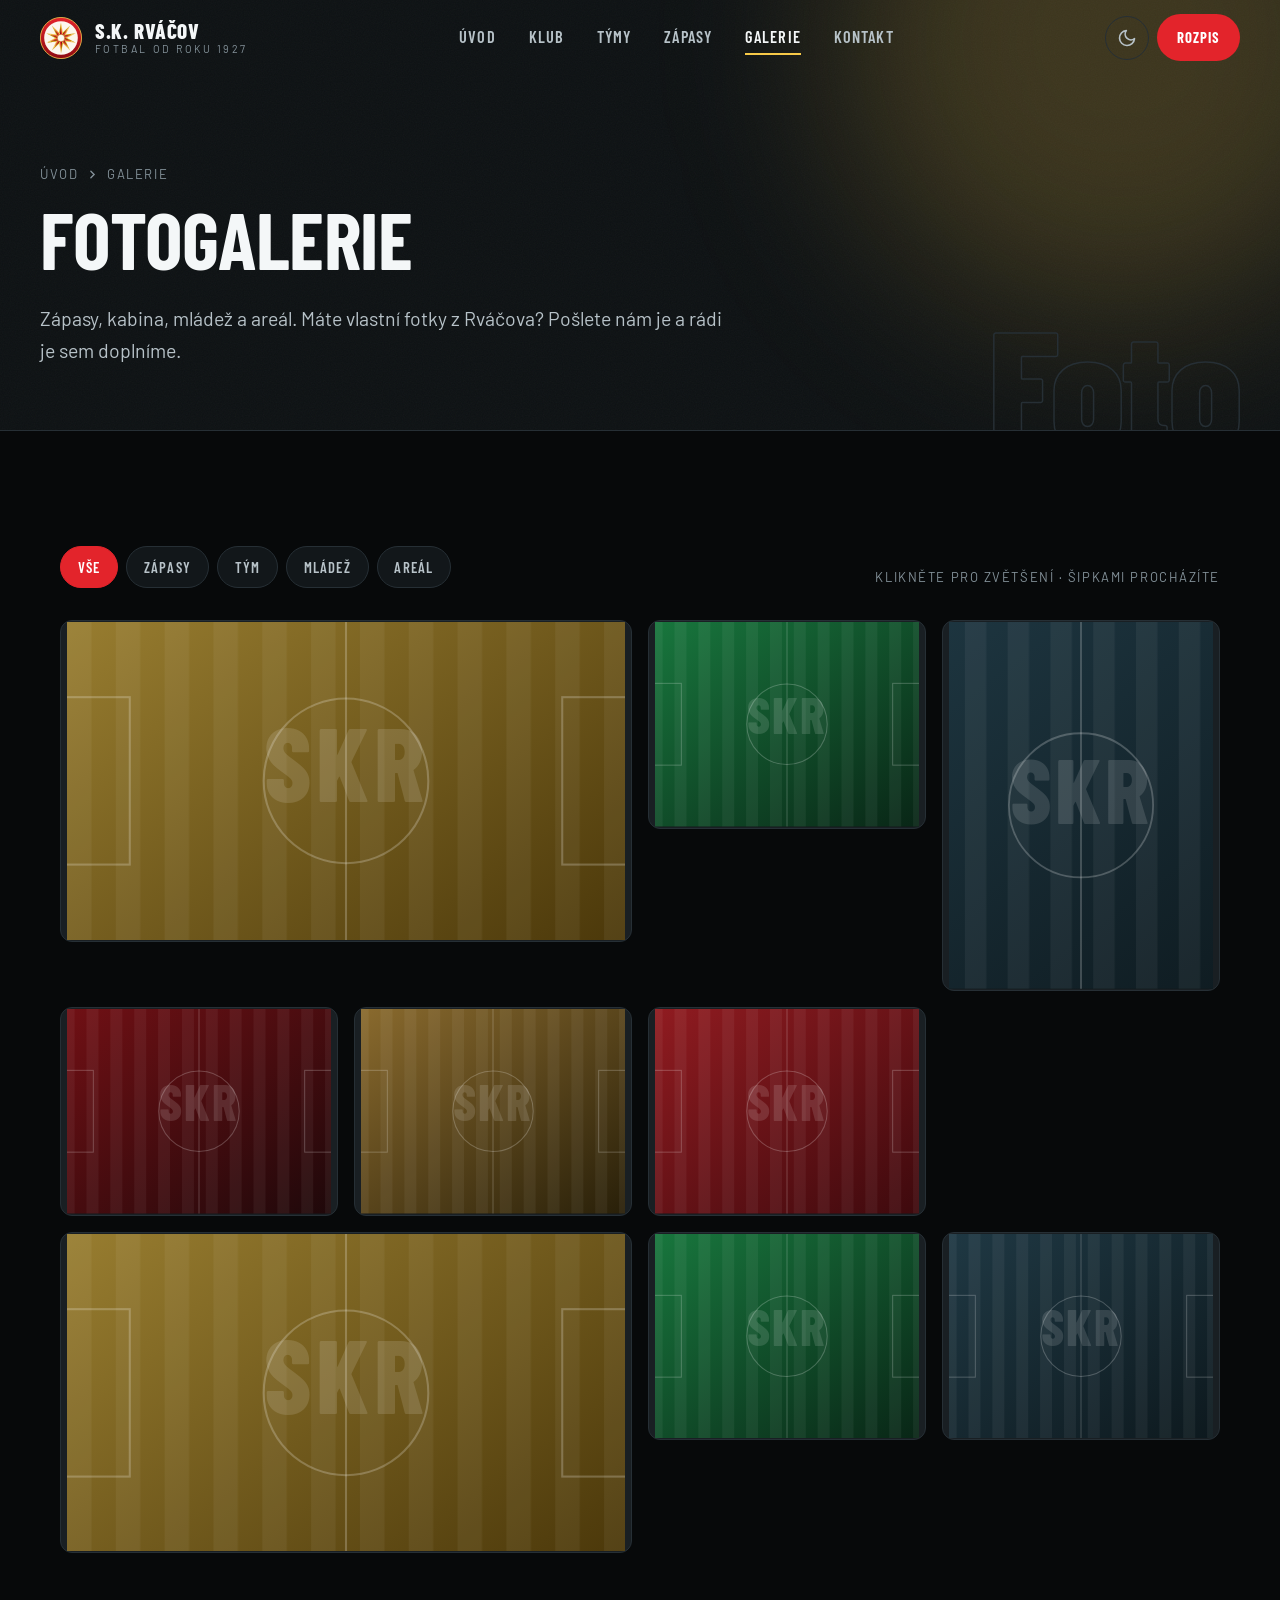
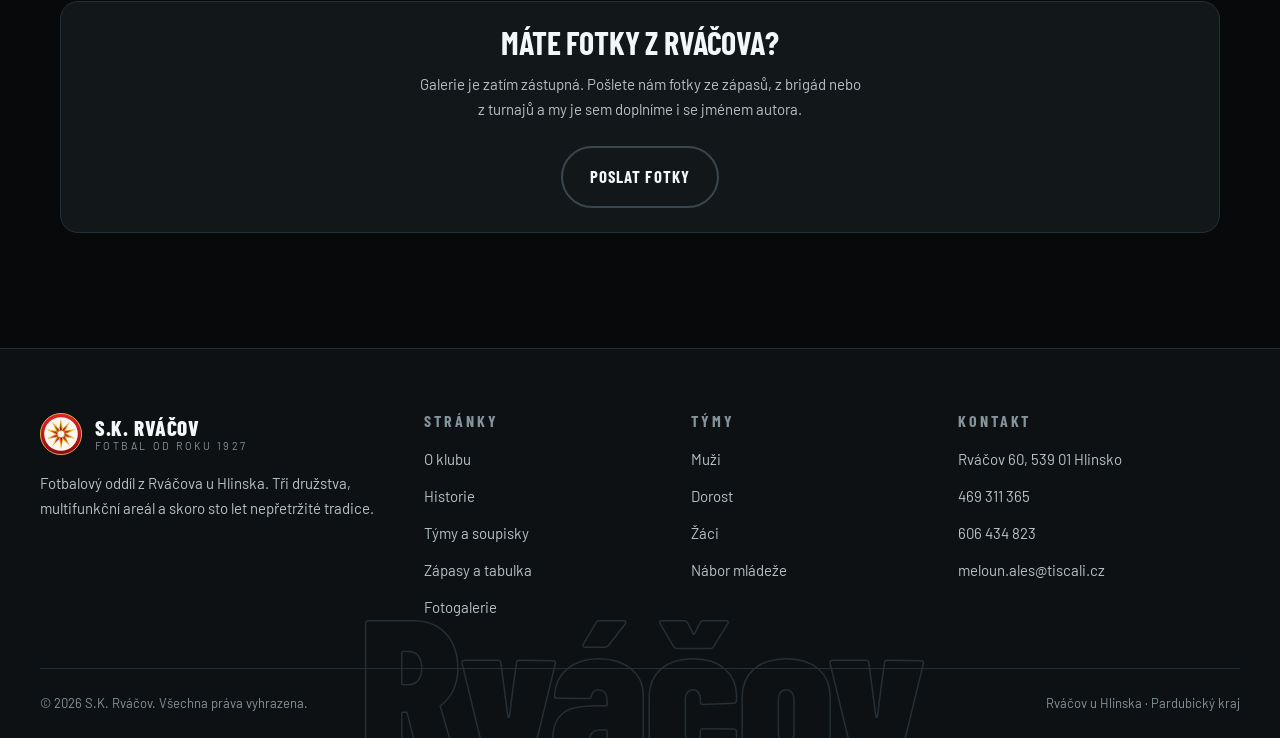
==== galerie.html @ 4265fcbd "Redesign webu S.K. Rváčov Nahrazuje web z roku 2010 na Webnode. Statický web bez buildu a závislostí" ====
<!DOCTYPE html>
<html lang="cs" data-theme="dark">
<head>
<meta charset="UTF-8">
<meta name="viewport" content="width=device-width, initial-scale=1">
<title>Fotogalerie — S.K. Rváčov</title>
<meta name="description" content="Fotogalerie fotbalového klubu S.K. Rváčov: zápasy, tým, mládež a areál ve Rváčově u Hlinska.">
<meta name="theme-color" content="#07090A">
<link rel="icon" href="assets/img/favicon.svg" type="image/svg+xml">

<link rel="preconnect" href="https://fonts.googleapis.com">
<link rel="preconnect" href="https://fonts.gstatic.com" crossorigin>
<link href="https://fonts.googleapis.com/css2?family=Barlow+Condensed:wght@400;500;600;700;800&family=Barlow:wght@300;400;500;600;700&display=swap" rel="stylesheet">

<link rel="stylesheet" href="assets/css/style.css">
<link rel="stylesheet" href="assets/css/components.css">
<link rel="stylesheet" href="assets/css/pages.css">

<script>
  (function () {
    var r = document.documentElement;
    r.classList.add('js');
    try { var t = localStorage.getItem('skr-theme'); if (t === 'light' || t === 'dark') r.setAttribute('data-theme', t); } catch (e) {}
  })();
</script>
</head>
<body>
<a class="skip-link" href="#main">Přeskočit na obsah</a>

<header class="header">
  <div class="container container--wide header__inner">
    <a class="brand" href="index.html" aria-label="S.K. Rváčov — úvodní stránka">
      <img class="brand__mark" src="assets/img/mark.svg" alt="" width="42" height="42">
      <span class="brand__text">
        <span class="brand__name">S.K. Rváčov</span>
        <span class="brand__sub">Fotbal od roku 1927</span>
      </span>
    </a>
    <nav class="nav" aria-label="Hlavní navigace">
      <a class="nav__link" href="index.html">Úvod</a>
      <a class="nav__link" href="klub.html">Klub</a>
      <a class="nav__link" href="tymy.html">Týmy</a>
      <a class="nav__link" href="zapasy.html">Zápasy</a>
      <a class="nav__link" href="galerie.html" aria-current="page">Galerie</a>
      <a class="nav__link" href="kontakt.html">Kontakt</a>
    </nav>
    <div class="header__actions">
      <button class="icon-btn" type="button" data-theme-toggle aria-label="Přepnout na světlý režim">
        <svg class="icon-moon" viewBox="0 0 24 24" fill="none" stroke="currentColor" stroke-width="2" stroke-linecap="round" stroke-linejoin="round" aria-hidden="true"><path d="M21 12.8A9 9 0 1 1 11.2 3a7 7 0 0 0 9.8 9.8Z"/></svg>
        <svg class="icon-sun" viewBox="0 0 24 24" fill="none" stroke="currentColor" stroke-width="2" stroke-linecap="round" stroke-linejoin="round" aria-hidden="true"><circle cx="12" cy="12" r="4"/><path d="M12 2v2M12 20v2M4.9 4.9l1.4 1.4M17.7 17.7l1.4 1.4M2 12h2M20 12h2M4.9 19.1l1.4-1.4M17.7 6.3l1.4-1.4"/></svg>
      </button>
      <a class="btn btn--sm" href="zapasy.html">Rozpis</a>
      <button class="icon-btn burger" type="button" data-drawer-open aria-expanded="false" aria-controls="drawer" aria-label="Otevřít menu">
        <svg viewBox="0 0 24 24" fill="none" stroke="currentColor" stroke-width="2.2" stroke-linecap="round" aria-hidden="true"><path d="M4 7h16M4 12h16M4 17h16"/></svg>
      </button>
    </div>
  </div>
</header>

<div class="drawer" id="drawer" aria-hidden="true" role="dialog" aria-modal="true" aria-label="Navigace">
  <div class="drawer__top">
    <span class="brand">
      <img class="brand__mark" src="assets/img/mark.svg" alt="" width="38" height="38">
      <span class="brand__name">S.K. Rváčov</span>
    </span>
    <button class="icon-btn" type="button" data-drawer-close aria-label="Zavřít menu">
      <svg viewBox="0 0 24 24" fill="none" stroke="currentColor" stroke-width="2.2" stroke-linecap="round" aria-hidden="true"><path d="M6 6l12 12M18 6L6 18"/></svg>
    </button>
  </div>
  <nav class="drawer__nav" aria-label="Mobilní navigace">
    <a class="drawer__link" href="index.html">Úvod</a>
    <a class="drawer__link" href="klub.html">Klub</a>
    <a class="drawer__link" href="tymy.html">Týmy</a>
    <a class="drawer__link" href="zapasy.html">Zápasy</a>
    <a class="drawer__link" href="galerie.html" aria-current="page">Galerie</a>
    <a class="drawer__link" href="kontakt.html">Kontakt</a>
  </nav>
  <div class="drawer__foot">
    <a class="btn btn--block" href="zapasy.html" style="margin-bottom:var(--sp-5)">Rozpis zápasů</a>
    Rváčov 60, 539 01 Hlinsko<br>
    <a href="tel:+420606434823">606 434 823</a>
  </div>
</div>

<main id="main">

  <section class="page-hero">
    <span class="glow glow--gold page-hero__glow" aria-hidden="true"></span>
    <span class="noise" aria-hidden="true"></span>
    <span class="page-hero__word" aria-hidden="true">Foto</span>
    <div class="container container--wide">
      <nav class="breadcrumb" aria-label="Drobečková navigace">
        <a href="index.html">Úvod</a>
        <svg viewBox="0 0 24 24" fill="none" stroke="currentColor" stroke-width="2.5" stroke-linecap="round" aria-hidden="true"><path d="M9 6l6 6-6 6"/></svg>
        <span>Galerie</span>
      </nav>
      <h1 class="page-hero__title">Fotogalerie</h1>
      <p class="lead page-hero__lead">
        Zápasy, kabina, mládež a areál. Máte vlastní fotky z Rváčova?
        Pošlete nám je a rádi je sem doplníme.
      </p>
    </div>
  </section>

  <section class="section">
    <div class="container">

      <div class="row" style="justify-content:space-between;align-items:flex-end;margin-bottom:var(--sp-6)">
        <div class="pills" data-filter-group data-filter-target="#gallery" aria-label="Filtr galerie">
          <button class="pill" type="button" data-filter="all"    aria-pressed="true">Vše</button>
          <button class="pill" type="button" data-filter="zapasy" aria-pressed="false">Zápasy</button>
          <button class="pill" type="button" data-filter="tym"    aria-pressed="false">Tým</button>
          <button class="pill" type="button" data-filter="mladez" aria-pressed="false">Mládež</button>
          <button class="pill" type="button" data-filter="areal"  aria-pressed="false">Areál</button>
        </div>
        <p class="dim" style="font-size:var(--fs-xs);letter-spacing:.12em;text-transform:uppercase">
          Klikněte pro zvětšení &middot; šipkami procházíte
        </p>
      </div>

      <div class="gallery" id="gallery" data-render="gallery" data-reveal></div>

      <div class="card" style="margin-top:var(--sp-7);text-align:center" data-reveal>
        <h3 style="text-transform:uppercase">Máte fotky z Rváčova?</h3>
        <p class="muted" style="font-size:var(--fs-sm);margin-top:var(--sp-3);max-width:56ch;margin-inline:auto">
          Galerie je zatím zástupná. Pošlete nám fotky ze zápasů, z brigád nebo z turnajů
          a my je sem doplníme i se jménem autora.
        </p>
        <a class="btn btn--ghost" href="mailto:meloun.ales@tiscali.cz" style="margin-top:var(--sp-5)">Poslat fotky</a>
      </div>
    </div>
  </section>

</main>

<!-- ================= LIGHTBOX ================= -->
<div class="lightbox" id="lightbox" aria-hidden="true" role="dialog" aria-modal="true" aria-label="Náhled fotografie">
  <button class="icon-btn lightbox__close" type="button" data-lightbox-close aria-label="Zavřít náhled">
    <svg viewBox="0 0 24 24" fill="none" stroke="currentColor" stroke-width="2.2" stroke-linecap="round" aria-hidden="true"><path d="M6 6l12 12M18 6L6 18"/></svg>
  </button>
  <button class="icon-btn lightbox__nav lightbox__nav--prev" type="button" data-lightbox-prev aria-label="Předchozí fotografie">
    <svg viewBox="0 0 24 24" fill="none" stroke="currentColor" stroke-width="2.2" stroke-linecap="round" stroke-linejoin="round" aria-hidden="true"><path d="M15 6l-6 6 6 6"/></svg>
  </button>
  <button class="icon-btn lightbox__nav lightbox__nav--next" type="button" data-lightbox-next aria-label="Další fotografie">
    <svg viewBox="0 0 24 24" fill="none" stroke="currentColor" stroke-width="2.2" stroke-linecap="round" stroke-linejoin="round" aria-hidden="true"><path d="M9 6l6 6-6 6"/></svg>
  </button>
  <figure class="lightbox__figure">
    <div class="lightbox__media"></div>
    <figcaption class="lightbox__cap"></figcaption>
  </figure>
</div>

<footer class="footer">
  <span class="footer__word" aria-hidden="true">Rváčov</span>
  <div class="container container--wide">
    <div class="footer__top">
      <div class="footer__brand">
        <span class="brand">
          <img class="brand__mark" src="assets/img/mark.svg" alt="" width="42" height="42" loading="lazy">
          <span class="brand__text">
            <span class="brand__name">S.K. Rváčov</span>
            <span class="brand__sub">Fotbal od roku 1927</span>
          </span>
        </span>
        <p>Fotbalový oddíl z Rváčova u Hlinska. Tři družstva, multifunkční areál a skoro sto let nepřetržité tradice.</p>
      </div>
      <nav aria-label="Patička – stránky">
        <h2 class="footer__title">Stránky</h2>
        <ul class="footer__list">
          <li><a href="klub.html">O klubu</a></li>
          <li><a href="klub.html#historie">Historie</a></li>
          <li><a href="tymy.html">Týmy a soupisky</a></li>
          <li><a href="zapasy.html">Zápasy a tabulka</a></li>
          <li><a href="galerie.html">Fotogalerie</a></li>
        </ul>
      </nav>
      <nav aria-label="Patička – týmy">
        <h2 class="footer__title">Týmy</h2>
        <ul class="footer__list">
          <li><a href="tymy.html#muzi">Muži</a></li>
          <li><a href="tymy.html#dorost">Dorost</a></li>
          <li><a href="tymy.html#zaci">Žáci</a></li>
          <li><a href="kontakt.html">Nábor mládeže</a></li>
        </ul>
      </nav>
      <div>
        <h2 class="footer__title">Kontakt</h2>
        <ul class="footer__list">
          <li><span>Rváčov 60, 539 01 Hlinsko</span></li>
          <li><a href="tel:+420469311365">469 311 365</a></li>
          <li><a href="tel:+420606434823">606 434 823</a></li>
          <li><a href="mailto:meloun.ales@tiscali.cz">meloun.ales@tiscali.cz</a></li>
        </ul>
      </div>
    </div>
    <div class="footer__bottom">
      <span>&copy; <span data-year>2026</span> S.K. Rváčov. Všechna práva vyhrazena.</span>
      <span>Rváčov u Hlinska &middot; Pardubický kraj</span>
    </div>
  </div>
</footer>

<button class="to-top" type="button" aria-label="Nahoru na začátek stránky">
  <svg viewBox="0 0 24 24" fill="none" stroke="currentColor" stroke-width="2.4" stroke-linecap="round" stroke-linejoin="round" aria-hidden="true"><path d="M12 19V5M5 12l7-7 7 7"/></svg>
</button>

<script src="assets/js/data.js"></script>
<script src="assets/js/main.js"></script>
</body>
</html>
---- assets/css/style.css ----
/* ==========================================================================
   S.K. RVÁČOV — Design System
   1) Tokeny  2) Reset  3) Typografie  4) Layout  5) Komponenty
   6) Sekce   7) Stránky  8) Utility   9) Responsivita
   ========================================================================== */

/* ---------- 1) TOKENY ---------------------------------------------------- */
:root {
  /* Značka */
  --brand-red:        #E3242B;
  --brand-red-deep:   #A8121C;
  --brand-gold:       #F7C948;
  --brand-grass:      #21B85A;

  /* Sémantika – VÝCHOZÍ: TMAVÝ REŽIM */
  --bg:               #07090A;
  --bg-2:             #0D1113;
  --surface:          #12171A;
  --surface-2:        #191F23;
  --surface-3:        #222A2F;
  --line:             #262F35;
  --line-strong:      #3A464D;

  --text:             #F4F7F8;
  --text-2:           #B7C2C8;
  --text-3:           #85939B;
  --text-inv:         #07090A;

  --accent:           var(--brand-red);          /* plochy, rámečky */
  --accent-text:      #FF7175;                   /* červená pro TEXT (kontrast 6.2:1) */
  --gold:             var(--brand-gold);
  --dot-fg:           #07090A;                   /* písmo ve V/R/P odznacích */
  --win:              #29C765;
  --draw:             #9AA7AE;
  --loss:             #E3474C;

  --glow-red:         rgba(227, 36, 43, .30);
  --glow-gold:        rgba(247, 201, 72, .20);
  --scrim:            rgba(7, 9, 10, .78);
  --hairline:         rgba(255, 255, 255, .06);

  /* Typografie */
  --font-display: "Barlow Condensed", "Arial Narrow", "Helvetica Neue", Arial, sans-serif;
  --font-body:    "Barlow", -apple-system, BlinkMacSystemFont, "Segoe UI", Roboto, Arial, sans-serif;

  --fs-hero:    clamp(3.2rem, 10.5vw, 8.2rem);
  --fs-h1:      clamp(2.5rem, 6.2vw, 5rem);
  --fs-h2:      clamp(2rem, 4.4vw, 3.5rem);
  --fs-h3:      clamp(1.45rem, 2.5vw, 2.05rem);
  --fs-h4:      clamp(1.15rem, 1.7vw, 1.4rem);
  --fs-body:    1.0625rem;
  --fs-sm:      .9375rem;
  --fs-xs:      .8125rem;
  --fs-eyebrow: .75rem;

  /* Prostor */
  --sp-1: .25rem;  --sp-2: .5rem;   --sp-3: .75rem;  --sp-4: 1rem;
  --sp-5: 1.5rem;  --sp-6: 2rem;    --sp-7: 3rem;    --sp-8: 4rem;
  --section-y:      clamp(4.5rem, 9vw, 8rem);
  --gutter:         clamp(1.15rem, 4vw, 2.5rem);
  --container:      1240px;
  --container-wide: 1440px;
  --header-h:       76px;

  /* Tvar */
  --r-sm: 6px;  --r-md: 12px;  --r-lg: 18px;  --r-xl: 26px;  --r-pill: 999px;

  /* Stíny */
  --sh-1:   0 1px 2px rgba(0,0,0,.34);
  --sh-2:   0 8px 24px -8px rgba(0,0,0,.55);
  --sh-3:   0 22px 60px -18px rgba(0,0,0,.72);
  --sh-red: 0 18px 44px -18px rgba(227,36,43,.62);

  /* Pohyb */
  --ease:     cubic-bezier(.4, 0, .2, 1);
  --ease-out: cubic-bezier(.16, 1, .3, 1);
  --t-fast: 160ms; --t: 240ms; --t-slow: 420ms;

  /* Vrstvy */
  --z-sticky: 20; --z-header: 30; --z-drawer: 40; --z-modal: 50;

  color-scheme: dark;
}

/* SVĚTLÝ REŽIM */
[data-theme="light"] {
  --bg:          #FAF8F6;
  --bg-2:        #F1EDE9;
  --surface:     #FFFFFF;
  --surface-2:   #F6F2EE;
  --surface-3:   #E9E2DA;
  --line:        #E1D9D1;
  --line-strong: #C2B6A9;

  --text:        #14181B;
  --text-2:      #4A565E;
  --text-3:      #5C686F;
  --text-inv:    #FFFFFF;

  --accent:      #C4131C;
  --accent-text: #C4131C;
  --gold:        #7F5903;
  --win:         #0B7A35;
  --draw:        #5A656C;
  --loss:        #C4131C;
  --dot-fg:      #FFFFFF;

  --glow-red:    rgba(227, 36, 43, .14);
  --glow-gold:   rgba(201, 148, 6, .13);
  --scrim:       rgba(250, 248, 246, .82);
  --hairline:    rgba(20, 24, 27, .07);

  --sh-1:   0 1px 2px rgba(28,20,14,.07);
  --sh-2:   0 8px 24px -10px rgba(28,20,14,.18);
  --sh-3:   0 22px 60px -20px rgba(28,20,14,.22);
  --sh-red: 0 18px 40px -18px rgba(196,19,28,.38);

  color-scheme: light;
}

/* ---------- 2) RESET ----------------------------------------------------- */
*, *::before, *::after { box-sizing: border-box; }
* { margin: 0; }
html { -webkit-text-size-adjust: 100%; scroll-behavior: smooth; scroll-padding-top: calc(var(--header-h) + 20px); }
body {
  background: var(--bg);
  color: var(--text);
  font-family: var(--font-body);
  font-size: var(--fs-body);
  line-height: 1.65;
  -webkit-font-smoothing: antialiased;
  text-rendering: optimizeLegibility;
  overflow-x: hidden;
  transition: background-color var(--t) var(--ease), color var(--t) var(--ease);
}
body.is-locked { overflow: hidden; }
img, svg, video, canvas { display: block; max-width: 100%; }
img { height: auto; }
button, input, select, textarea { font: inherit; color: inherit; }
button { background: none; border: 0; cursor: pointer; }
a { color: inherit; text-decoration: none; }
ul, ol { list-style: none; padding: 0; }
table { border-collapse: collapse; width: 100%; }
:focus-visible { outline: 3px solid var(--gold); outline-offset: 3px; border-radius: 3px; }
::selection { background: var(--accent); color: #fff; }

.skip-link {
  position: fixed; left: var(--sp-4); top: -120px; z-index: 999;
  background: var(--accent); color: #fff; padding: .8rem 1.3rem;
  border-radius: var(--r-sm); font-weight: 700; box-shadow: var(--sh-2);
  transition: top var(--t) var(--ease);
}
.skip-link:focus { top: var(--sp-4); }

/* ---------- 3) TYPOGRAFIE ------------------------------------------------ */
h1, h2, h3, h4, h5 {
  font-family: var(--font-display);
  font-weight: 700;
  line-height: .96;
  letter-spacing: -.005em;
  text-wrap: balance;
}
h1 { font-size: var(--fs-h1); }
h2 { font-size: var(--fs-h2); }
h3 { font-size: var(--fs-h3); line-height: 1.06; }
h4 { font-size: var(--fs-h4); line-height: 1.18; }
p  { text-wrap: pretty; }

.display {
  font-family: var(--font-display);
  font-weight: 800;
  font-size: var(--fs-hero);
  line-height: .84;
  letter-spacing: -.02em;
  text-transform: uppercase;
}
.eyebrow {
  font-family: var(--font-display);
  font-size: var(--fs-eyebrow);
  font-weight: 600;
  letter-spacing: .26em;
  text-transform: uppercase;
  color: var(--gold);
  display: inline-flex; align-items: center; gap: .65rem;
}
.eyebrow::before { content: ""; width: 26px; height: 2px; background: var(--accent); flex: none; }
.eyebrow--plain::before { display: none; }

.lead  { font-size: clamp(1.05rem, 1.6vw, 1.22rem); color: var(--text-2); max-width: 62ch; }
.muted { color: var(--text-2); }
.dim   { color: var(--text-3); }
.txt-accent { color: var(--accent-text); }
.txt-gold   { color: var(--gold); }

.outline {
  color: transparent;
  -webkit-text-stroke: 2px var(--text);
  paint-order: stroke fill;
}
.outline--gold { -webkit-text-stroke-color: var(--gold); }
@supports not (-webkit-text-stroke: 1px red) { .outline { color: var(--text-3); } }

.num { font-family: var(--font-display); font-weight: 700; font-variant-numeric: tabular-nums; }

/* ---------- 4) LAYOUT ---------------------------------------------------- */
.container { width: 100%; max-width: var(--container); margin-inline: auto; padding-inline: var(--gutter); position: relative; z-index: 1; }
.container--wide   { max-width: var(--container-wide); }
.container--narrow { max-width: 880px; }

.section { padding-block: var(--section-y); position: relative; }
.section--tight { padding-block: clamp(3rem, 6vw, 5rem); }
.section--alt   { background: var(--bg-2); }
.section--line  { border-top: 1px solid var(--line); }

.section-head { display: flex; flex-wrap: wrap; align-items: flex-end; justify-content: space-between; gap: var(--sp-5); margin-bottom: var(--sp-7); }
.section-head__text { max-width: 62ch; }
.section-head h2 { margin-top: var(--sp-3); text-transform: uppercase; }
.section-head p  { margin-top: var(--sp-4); color: var(--text-2); }

.grid  { display: grid; gap: var(--sp-5); }
.grid-2 { grid-template-columns: repeat(2, minmax(0, 1fr)); }
.grid-3 { grid-template-columns: repeat(3, minmax(0, 1fr)); }
.grid-4 { grid-template-columns: repeat(4, minmax(0, 1fr)); }
.stack { display: flex; flex-direction: column; gap: var(--sp-4); }
.row   { display: flex; align-items: center; gap: var(--sp-4); flex-wrap: wrap; }

/* Dekorace pozadí */
.glow { position: absolute; border-radius: 50%; filter: blur(90px); pointer-events: none; z-index: 0; }
.glow--red  { background: var(--glow-red); }
.glow--gold { background: var(--glow-gold); }

.pitch-lines {
  position: absolute; inset: 0; pointer-events: none; z-index: 0; opacity: .55;
  background-image: linear-gradient(to right, var(--line) 1px, transparent 1px);
  background-size: 90px 100%;
  -webkit-mask-image: radial-gradient(ellipse 78% 70% at 50% 42%, #000 18%, transparent 76%);
          mask-image: radial-gradient(ellipse 78% 70% at 50% 42%, #000 18%, transparent 76%);
}

.noise {
  position: absolute; inset: 0; pointer-events: none; z-index: 0; opacity: .04;
  background-image: url("data:image/svg+xml,%3Csvg xmlns='http://www.w3.org/2000/svg' width='140' height='140'%3E%3Cfilter id='n'%3E%3CfeTurbulence type='fractalNoise' baseFrequency='.85' numOctaves='3'/%3E%3C/filter%3E%3Crect width='140' height='140' filter='url(%23n)'/%3E%3C/svg%3E");
}
---- assets/css/components.css ----
/* ==========================================================================
   S.K. RVÁČOV — Komponenty
   ========================================================================== */

/* ---------- TLAČÍTKA ----------------------------------------------------- */
.btn {
  --btn-bg: var(--accent);
  --btn-fg: #fff;
  display: inline-flex; align-items: center; justify-content: center; gap: .6rem;
  padding: .95rem 1.7rem;
  min-height: 48px;
  font-family: var(--font-display);
  font-size: 1.05rem; font-weight: 700; letter-spacing: .06em; text-transform: uppercase;
  background: var(--btn-bg); color: var(--btn-fg);
  border: 2px solid transparent;
  border-radius: var(--r-pill);
  cursor: pointer; position: relative; overflow: hidden;
  transition: background-color var(--t) var(--ease), color var(--t) var(--ease),
              border-color var(--t) var(--ease), box-shadow var(--t) var(--ease);
}
.btn:hover  { --btn-bg: var(--brand-red-deep); box-shadow: var(--sh-red); }
.btn:active { transform: translateY(1px); }
.btn svg { width: 20px; height: 20px; flex: none; }

/* Vždy jasná značková zlatá — --gold je ztmavená varianta určená pro text */
.btn--gold    { --btn-bg: var(--brand-gold); --btn-fg: #1A1206; }
.btn--gold:hover { --btn-bg: #FFD766; box-shadow: 0 18px 40px -18px rgba(247,201,72,.55); }

.btn--ghost   { --btn-bg: transparent; --btn-fg: var(--text); border-color: var(--line-strong); }
.btn--ghost:hover { --btn-bg: var(--surface-2); --btn-fg: var(--text); border-color: var(--text-3); box-shadow: none; }

.btn--solid   { --btn-bg: var(--text); --btn-fg: var(--bg); }
.btn--solid:hover { --btn-bg: var(--accent); --btn-fg: #fff; }

.btn--sm { padding: .6rem 1.15rem; min-height: 40px; font-size: .92rem; }
.btn--block { width: 100%; }

/* Textový odkaz se šipkou */
.link-arrow {
  display: inline-flex; align-items: center; gap: .55rem;
  font-family: var(--font-display); font-weight: 700; font-size: 1rem;
  letter-spacing: .08em; text-transform: uppercase;
  color: var(--text); cursor: pointer;
  transition: color var(--t) var(--ease), gap var(--t) var(--ease);
}
.link-arrow svg { width: 18px; height: 18px; transition: transform var(--t) var(--ease); }
.link-arrow:hover { color: var(--accent-text); gap: .85rem; }
.link-arrow:hover svg { transform: translateX(3px); }

/* ---------- ODZNAKY ------------------------------------------------------ */
.badge {
  display: inline-flex; align-items: center; gap: .4rem;
  padding: .3rem .7rem;
  font-family: var(--font-display); font-size: .78rem; font-weight: 600;
  letter-spacing: .14em; text-transform: uppercase;
  border-radius: var(--r-sm);
  background: var(--surface-2); color: var(--text-2);
  border: 1px solid var(--line);
}
.badge--accent { background: color-mix(in srgb, var(--accent) 16%, transparent); color: var(--accent-text); border-color: color-mix(in srgb, var(--accent) 34%, transparent); }
.badge--gold   { background: color-mix(in srgb, var(--gold) 16%, transparent);   color: var(--gold);   border-color: color-mix(in srgb, var(--gold) 34%, transparent); }
.badge--live   { background: color-mix(in srgb, var(--win) 16%, transparent);    color: var(--win);    border-color: color-mix(in srgb, var(--win) 34%, transparent); }
.badge--live .dot { width: 7px; height: 7px; border-radius: 50%; background: var(--win); animation: pulse 1.8s var(--ease) infinite; }
@keyframes pulse { 0%,100% { opacity: 1; transform: scale(1); } 50% { opacity: .35; transform: scale(.75); } }

/* ---------- KARTY -------------------------------------------------------- */
.card {
  background: var(--surface);
  border: 1px solid var(--line);
  border-radius: var(--r-lg);
  padding: var(--sp-5);
  position: relative; overflow: hidden;
  transition: border-color var(--t) var(--ease), background-color var(--t) var(--ease), box-shadow var(--t) var(--ease);
}
.card--link { cursor: pointer; display: block; }
.card--link:hover { border-color: var(--line-strong); background: var(--surface-2); box-shadow: var(--sh-2); }
.card--glass {
  background: color-mix(in srgb, var(--surface) 72%, transparent);
  backdrop-filter: blur(16px); -webkit-backdrop-filter: blur(16px);
}
.card__kicker { display: flex; align-items: center; justify-content: space-between; gap: var(--sp-3); margin-bottom: var(--sp-4); }

/* Karta se svislým akcentem */
.card--accented::before {
  content: ""; position: absolute; left: 0; top: 0; bottom: 0; width: 4px;
  background: linear-gradient(180deg, var(--accent), var(--gold));
  transform: scaleY(0); transform-origin: top;
  transition: transform var(--t-slow) var(--ease-out);
}
.card--accented:hover::before { transform: scaleY(1); }

/* ---------- HLAVIČKA ----------------------------------------------------- */
.header {
  position: fixed; inset: 0 0 auto 0; z-index: var(--z-header);
  height: var(--header-h);
  display: flex; align-items: center;
  border-bottom: 1px solid transparent;
  transition: background-color var(--t) var(--ease), border-color var(--t) var(--ease), height var(--t) var(--ease), backdrop-filter var(--t) var(--ease);
}
.header.is-stuck {
  background: var(--scrim);
  backdrop-filter: blur(18px) saturate(140%); -webkit-backdrop-filter: blur(18px) saturate(140%);
  border-bottom-color: var(--line);
  height: 66px;
}
.header__inner { display: flex; align-items: center; justify-content: space-between; gap: var(--sp-5); width: 100%; }

.brand { display: flex; align-items: center; gap: .8rem; flex: none; }
.brand__mark { width: 42px; height: 42px; flex: none; transition: transform var(--t) var(--ease); }
.brand:hover .brand__mark { transform: rotate(-8deg) scale(1.05); }
.brand__text { display: flex; flex-direction: column; line-height: 1; }
.brand__name {
  font-family: var(--font-display); font-weight: 800; font-size: 1.32rem;
  letter-spacing: .04em; text-transform: uppercase;
}
.brand__sub { font-size: .66rem; letter-spacing: .24em; text-transform: uppercase; color: var(--text-3); margin-top: 3px; }

.nav { display: flex; align-items: center; gap: .35rem; }
.nav__link {
  position: relative; padding: .55rem .85rem;
  font-family: var(--font-display); font-size: 1.02rem; font-weight: 600;
  letter-spacing: .07em; text-transform: uppercase;
  color: var(--text-2); border-radius: var(--r-sm);
  transition: color var(--t) var(--ease);
}
.nav__link::after {
  content: ""; position: absolute; left: .85rem; right: .85rem; bottom: .3rem; height: 2px;
  background: var(--accent); transform: scaleX(0); transform-origin: left;
  transition: transform var(--t) var(--ease-out);
}
.nav__link:hover { color: var(--text); }
.nav__link:hover::after { transform: scaleX(1); }
.nav__link[aria-current="page"] { color: var(--text); }
.nav__link[aria-current="page"]::after { transform: scaleX(1); background: var(--gold); }

.header__actions { display: flex; align-items: center; gap: .5rem; flex: none; }

.icon-btn {
  width: 44px; height: 44px; flex: none; display: grid; place-items: center;
  border-radius: var(--r-pill); border: 1px solid var(--line);
  color: var(--text-2); cursor: pointer;
  transition: color var(--t) var(--ease), border-color var(--t) var(--ease), background-color var(--t) var(--ease);
}
.icon-btn:hover { color: var(--text); border-color: var(--line-strong); background: var(--surface-2); }
.icon-btn svg { width: 20px; height: 20px; }
[data-theme="light"] .icon-btn .icon-moon { display: none; }
.icon-btn .icon-sun { display: none; }
[data-theme="light"] .icon-btn .icon-sun { display: block; }

.burger { display: none; }

/* Mobilní zásuvka */
.drawer {
  position: fixed; inset: 0; z-index: var(--z-drawer);
  background: var(--bg);
  display: flex; flex-direction: column;
  padding: var(--sp-5) var(--gutter) var(--sp-7);
  transform: translateX(100%);
  visibility: hidden;
  transition: transform var(--t-slow) var(--ease-out), visibility var(--t-slow);
}
.drawer.is-open { transform: translateX(0); visibility: visible; }
.drawer__top { display: flex; align-items: center; justify-content: space-between; height: calc(var(--header-h) - var(--sp-5)); }
.drawer__nav { display: flex; flex-direction: column; gap: .25rem; margin-top: var(--sp-6); }
.drawer__link {
  font-family: var(--font-display); font-size: 2.2rem; font-weight: 700;
  text-transform: uppercase; letter-spacing: .01em;
  padding: .55rem 0; border-bottom: 1px solid var(--line);
  color: var(--text-2);
  display: flex; align-items: center; justify-content: space-between;
  transition: color var(--t) var(--ease), padding-left var(--t) var(--ease);
}
.drawer__link:hover, .drawer__link[aria-current="page"] { color: var(--text); padding-left: .5rem; }
.drawer__link[aria-current="page"] { color: var(--gold); }
.drawer__foot { margin-top: auto; padding-top: var(--sp-6); color: var(--text-3); font-size: var(--fs-sm); }

/* ---------- ZNAK --------------------------------------------------------- */
.crest { display: block; }
.crest--xl { width: clamp(150px, 22vw, 240px); height: auto; }

/* ---------- STATISTIKY --------------------------------------------------- */
.stats { display: grid; grid-template-columns: repeat(auto-fit, minmax(140px, 1fr)); gap: 1px; background: var(--line); border: 1px solid var(--line); border-radius: var(--r-lg); overflow: hidden; }
.stat { background: var(--surface); padding: var(--sp-5) var(--sp-4); text-align: center; transition: background-color var(--t) var(--ease); }
.stat:hover { background: var(--surface-2); }
.stat__value { font-family: var(--font-display); font-weight: 800; font-size: clamp(2.2rem, 4.5vw, 3.4rem); line-height: 1; color: var(--text); font-variant-numeric: tabular-nums; }
.stat__value .suffix { color: var(--accent-text); }
.stat__label { margin-top: .5rem; font-size: var(--fs-xs); letter-spacing: .16em; text-transform: uppercase; color: var(--text-3); }

/* ---------- ZÁPAS -------------------------------------------------------- */
.match-card {
  background: var(--surface);
  border: 1px solid var(--line);
  border-radius: var(--r-xl);
  overflow: hidden;
  box-shadow: var(--sh-3);
}
.match-card__head {
  display: flex; align-items: center; justify-content: space-between; gap: var(--sp-3);
  padding: var(--sp-4) var(--sp-5);
  background: linear-gradient(100deg, var(--accent), var(--brand-red-deep));
  color: #fff;
}
.match-card__comp { font-family: var(--font-display); font-weight: 700; letter-spacing: .14em; text-transform: uppercase; font-size: .82rem; }
.match-card__body { padding: var(--sp-6) var(--sp-5); }

.match-teams { display: grid; grid-template-columns: 1fr auto 1fr; align-items: center; gap: var(--sp-4); }
.match-team { display: flex; flex-direction: column; align-items: center; gap: .75rem; text-align: center; }
.match-team__logo {
  width: 62px; height: 62px; border-radius: 50%;
  display: grid; place-items: center;
  background: var(--surface-2); border: 1px solid var(--line);
  font-family: var(--font-display); font-weight: 800; font-size: 1.35rem; color: var(--text-2);
  flex: none;
}
.match-team--home .match-team__logo { background: var(--accent); border-color: transparent; color: #fff; }
.match-team__name { font-family: var(--font-display); font-weight: 700; font-size: 1.1rem; line-height: 1.1; text-transform: uppercase; }
.match-vs { font-family: var(--font-display); font-weight: 800; font-size: 1.5rem; color: var(--text-3); letter-spacing: .05em; }
.match-score { font-family: var(--font-display); font-weight: 800; font-size: clamp(2rem, 5vw, 2.8rem); line-height: 1; font-variant-numeric: tabular-nums; }

.match-meta { display: flex; flex-wrap: wrap; gap: var(--sp-4); justify-content: center; margin-top: var(--sp-5); padding-top: var(--sp-5); border-top: 1px solid var(--line); }
.match-meta__item { display: flex; align-items: center; gap: .45rem; font-size: var(--fs-sm); color: var(--text-2); }
.match-meta__item svg { width: 17px; height: 17px; color: var(--text-3); flex: none; }

/* Odpočet */
.countdown { display: grid; grid-template-columns: repeat(4, 1fr); gap: .5rem; margin-top: var(--sp-5); }
.countdown__cell { background: var(--surface-2); border: 1px solid var(--line); border-radius: var(--r-md); padding: .7rem .3rem; text-align: center; }
.countdown__num { font-family: var(--font-display); font-weight: 800; font-size: clamp(1.5rem, 3.4vw, 2.1rem); line-height: 1; font-variant-numeric: tabular-nums; }
.countdown__lbl { font-size: .68rem; letter-spacing: .14em; text-transform: uppercase; color: var(--text-3); margin-top: .3rem; }

/* Řádek zápasu v seznamu */
.fixture {
  display: grid; grid-template-columns: 96px 1fr auto; align-items: center; gap: var(--sp-4);
  padding: var(--sp-4) var(--sp-5);
  border: 1px solid var(--line); border-radius: var(--r-md);
  background: var(--surface);
  transition: border-color var(--t) var(--ease), background-color var(--t) var(--ease), transform var(--t) var(--ease);
}
.fixture:hover { border-color: var(--line-strong); background: var(--surface-2); }
.fixture--own { border-left: 3px solid var(--accent); }
.fixture__date { font-family: var(--font-display); line-height: 1.1; }
.fixture__day { font-size: 1.5rem; font-weight: 800; }
.fixture__mon { font-size: .74rem; letter-spacing: .16em; text-transform: uppercase; color: var(--text-3); }
.fixture__main { min-width: 0; }
.fixture__teams { font-family: var(--font-display); font-weight: 700; font-size: 1.18rem; text-transform: uppercase; line-height: 1.15; }
.fixture__sub { font-size: var(--fs-xs); color: var(--text-3); margin-top: .2rem; letter-spacing: .06em; text-transform: uppercase; }
.fixture__right { text-align: right; display: flex; flex-direction: column; align-items: flex-end; gap: .3rem; }
.fixture__score { font-family: var(--font-display); font-weight: 800; font-size: 1.5rem; font-variant-numeric: tabular-nums; }
.fixture__time  { font-family: var(--font-display); font-weight: 700; font-size: 1.25rem; color: var(--text-2); }

/* Ukazatel formy */
.form-run { display: inline-flex; gap: 4px; }
.form-dot {
  width: 26px; height: 26px; border-radius: var(--r-sm);
  display: grid; place-items: center;
  font-family: var(--font-display); font-weight: 800; font-size: .82rem; color: var(--dot-fg);
  flex: none;
}
.form-dot--w { background: var(--win); }
.form-dot--d { background: var(--draw); }
.form-dot--l { background: var(--loss); }
.form-dot--sm { width: 21px; height: 21px; font-size: .7rem; }

/* ---------- TABULKA SOUTĚŽE --------------------------------------------- */
.table-wrap { overflow-x: auto; border: 1px solid var(--line); border-radius: var(--r-lg); background: var(--surface); -webkit-overflow-scrolling: touch; }
.ltable { min-width: 620px; font-variant-numeric: tabular-nums; }
.ltable thead th {
  position: sticky; top: 0; z-index: 2;
  background: var(--surface-2);
  padding: .85rem .7rem;
  font-family: var(--font-display); font-size: .78rem; font-weight: 700;
  letter-spacing: .14em; text-transform: uppercase; color: var(--text-3);
  text-align: center; white-space: nowrap;
  border-bottom: 1px solid var(--line);
}
.ltable thead th:nth-child(2) { text-align: left; }
.ltable tbody td { padding: .8rem .7rem; text-align: center; border-bottom: 1px solid var(--line); font-size: var(--fs-sm); color: var(--text-2); }
.ltable tbody td:nth-child(2) { text-align: left; }
.ltable tbody tr:last-child td { border-bottom: 0; }
.ltable tbody tr { transition: background-color var(--t) var(--ease); }
.ltable tbody tr:hover { background: var(--surface-2); }
.ltable .pos { font-family: var(--font-display); font-weight: 700; font-size: 1rem; color: var(--text-3); width: 46px; }
.ltable .club { display: flex; align-items: center; gap: .7rem; }
.ltable .club__badge { width: 28px; height: 28px; border-radius: 50%; background: var(--surface-3); display: grid; place-items: center; font-family: var(--font-display); font-weight: 800; font-size: .78rem; color: var(--text-2); flex: none; }
.ltable .club__name { font-family: var(--font-display); font-weight: 700; font-size: 1.02rem; text-transform: uppercase; color: var(--text); white-space: nowrap; }
.ltable .pts { font-family: var(--font-display); font-weight: 800; font-size: 1.12rem; color: var(--text); }
.ltable tr.is-own { background: color-mix(in srgb, var(--accent) 10%, transparent); }
.ltable tr.is-own:hover { background: color-mix(in srgb, var(--accent) 15%, transparent); }
.ltable tr.is-own .pos { color: var(--accent-text); }
.ltable tr.is-own td:first-child { box-shadow: inset 3px 0 0 var(--accent); }
.ltable .zone-promo .pos::after { content: ""; }
.table-legend { display: flex; flex-wrap: wrap; gap: var(--sp-4); margin-top: var(--sp-4); font-size: var(--fs-xs); color: var(--text-3); }
.table-legend span { display: inline-flex; align-items: center; gap: .4rem; }
.table-legend i { width: 10px; height: 10px; border-radius: 3px; display: block; }

/* ---------- BĚŽÍCÍ PÁS -------------------------------------------------- */
.ticker {
  border-block: 1px solid var(--line);
  background: var(--surface);
  overflow: hidden; position: relative;
  --ticker-duration: 42s;
}
.ticker::before, .ticker::after {
  content: ""; position: absolute; top: 0; bottom: 0; width: 90px; z-index: 2; pointer-events: none;
}
.ticker::before { left: 0;  background: linear-gradient(90deg, var(--surface), transparent); }
.ticker::after  { right: 0; background: linear-gradient(270deg, var(--surface), transparent); }
.ticker__track { display: flex; width: max-content; animation: marquee var(--ticker-duration) linear infinite; }
.ticker:hover .ticker__track { animation-play-state: paused; }
.ticker__group { display: flex; align-items: center; flex: none; }
.ticker__item {
  display: inline-flex; align-items: center; gap: .7rem;
  padding: .9rem 1.5rem;
  font-family: var(--font-display); font-weight: 600; font-size: .95rem;
  letter-spacing: .06em; text-transform: uppercase; color: var(--text-2);
  white-space: nowrap;
}
.ticker__item + .ticker__item { border-left: 1px solid var(--line); }
.ticker__item b { color: var(--text); font-weight: 800; }
.ticker__item .res { font-weight: 800; font-variant-numeric: tabular-nums; }
.ticker__item .res--w { color: var(--win); }
.ticker__item .res--d { color: var(--draw); }
.ticker__item .res--l { color: var(--loss); }
@keyframes marquee { from { transform: translateX(0); } to { transform: translateX(-50%); } }

/* Velký pás s logem */
.brand-marquee {
  overflow: hidden; border-block: 1px solid var(--line);
  padding-block: var(--sp-4); background: var(--bg-2);
}
.brand-marquee__track { display: flex; width: max-content; animation: marquee 34s linear infinite; }
.brand-marquee__group { display: flex; align-items: center; gap: var(--sp-6); padding-right: var(--sp-6); flex: none; }
.brand-marquee__item {
  font-family: var(--font-display); font-weight: 800; text-transform: uppercase;
  font-size: clamp(1.6rem, 3.4vw, 2.6rem); letter-spacing: .02em;
  color: transparent; -webkit-text-stroke: 1.5px var(--line-strong);
  display: flex; align-items: center; gap: var(--sp-6);
}
.brand-marquee__item .dot { width: 9px; height: 9px; border-radius: 50%; background: var(--accent); -webkit-text-stroke: 0; flex: none; }

/* ---------- ČASOVÁ OSA -------------------------------------------------- */
.timeline { position: relative; padding-left: 2.35rem; }
.timeline::before {
  content: ""; position: absolute; left: 9px; top: .6rem; bottom: .6rem; width: 2px;
  background: linear-gradient(180deg, var(--accent), var(--gold) 55%, transparent);
}
.tl-item { position: relative; padding-bottom: var(--sp-6); }
.tl-item:last-child { padding-bottom: 0; }
.tl-item::before {
  content: ""; position: absolute; left: -2.35rem; top: .45rem;
  width: 20px; height: 20px; border-radius: 50%;
  background: var(--bg); border: 3px solid var(--accent);
  transition: background-color var(--t) var(--ease), transform var(--t) var(--ease);
}
.tl-item:hover::before { background: var(--accent); transform: scale(1.15); }
.tl-item--major::before { border-color: var(--gold); box-shadow: 0 0 0 5px color-mix(in srgb, var(--gold) 18%, transparent); }
.tl-item__year { font-family: var(--font-display); font-weight: 800; font-size: 1.6rem; line-height: 1; color: var(--gold); letter-spacing: .02em; }
.tl-item__title { font-family: var(--font-display); font-weight: 700; font-size: 1.28rem; text-transform: uppercase; margin-top: .35rem; }
.tl-item__text { color: var(--text-2); font-size: var(--fs-sm); margin-top: .35rem; max-width: 58ch; }

/* ---------- HRÁČ --------------------------------------------------------- */
.player {
  position: relative; overflow: hidden;
  border: 1px solid var(--line); border-radius: var(--r-lg);
  background: var(--surface);
  padding: var(--sp-5);
  transition: border-color var(--t) var(--ease), background-color var(--t) var(--ease), transform var(--t) var(--ease-out);
}
.player:hover { border-color: var(--line-strong); background: var(--surface-2); transform: translateY(-3px); }
.player__num {
  position: absolute; right: -.4rem; top: -1.6rem;
  font-family: var(--font-display); font-weight: 800; font-size: 6.5rem; line-height: 1;
  color: transparent; -webkit-text-stroke: 2px var(--line-strong);
  transition: -webkit-text-stroke-color var(--t) var(--ease);
  pointer-events: none;
}
.player:hover .player__num { -webkit-text-stroke-color: color-mix(in srgb, var(--accent) 55%, transparent); }
.player__pos { position: relative; }
.player__name { font-family: var(--font-display); font-weight: 700; font-size: 1.35rem; text-transform: uppercase; line-height: 1.05; margin-top: .55rem; position: relative; }
.player__meta { display: flex; gap: var(--sp-4); margin-top: var(--sp-4); padding-top: var(--sp-4); border-top: 1px solid var(--line); position: relative; }
.player__stat { display: flex; flex-direction: column; }
.player__stat b { font-family: var(--font-display); font-size: 1.15rem; font-weight: 800; }
.player__stat span { font-size: .68rem; letter-spacing: .13em; text-transform: uppercase; color: var(--text-3); }

/* ---------- ZÁLOŽKY ------------------------------------------------------ */
.tabs { display: flex; gap: .4rem; flex-wrap: wrap; border-bottom: 1px solid var(--line); margin-bottom: var(--sp-6); }
.tab {
  padding: .8rem 1.25rem; margin-bottom: -1px;
  font-family: var(--font-display); font-weight: 700; font-size: 1.05rem;
  letter-spacing: .07em; text-transform: uppercase;
  color: var(--text-3); border-bottom: 2px solid transparent; cursor: pointer;
  transition: color var(--t) var(--ease), border-color var(--t) var(--ease);
}
.tab:hover { color: var(--text-2); }
.tab[aria-selected="true"] { color: var(--text); border-bottom-color: var(--accent); }
.tab-panel[hidden] { display: none; }

/* Filtrační pilulky */
.pills { display: flex; gap: .5rem; flex-wrap: wrap; }
.pill {
  padding: .5rem 1.05rem; border-radius: var(--r-pill);
  border: 1px solid var(--line); background: var(--surface);
  font-family: var(--font-display); font-weight: 600; font-size: .92rem;
  letter-spacing: .08em; text-transform: uppercase; color: var(--text-2); cursor: pointer;
  transition: all var(--t) var(--ease);
}
.pill:hover { border-color: var(--line-strong); color: var(--text); }
.pill[aria-pressed="true"] { background: var(--accent); border-color: var(--accent); color: #fff; }

/* ---------- GALERIE ------------------------------------------------------ */
.gallery { display: grid; grid-template-columns: repeat(auto-fill, minmax(240px, 1fr)); gap: var(--sp-4); }
.gallery__item {
  position: relative; aspect-ratio: 4 / 3; border-radius: var(--r-md); overflow: hidden;
  border: 1px solid var(--line); cursor: pointer; background: var(--surface-2);
  transition: border-color var(--t) var(--ease), transform var(--t) var(--ease-out);
}
.gallery__item:hover { border-color: var(--accent); transform: translateY(-3px); }
.gallery__item--tall { aspect-ratio: 3 / 4; }
.gallery__item--wide { grid-column: span 2; aspect-ratio: 16 / 9; }
.gallery__item img, .gallery__item svg { width: 100%; height: 100%; object-fit: cover; }
.gallery__cap {
  position: absolute; inset: auto 0 0 0; padding: 2.5rem .95rem .8rem;
  background: linear-gradient(transparent, rgba(0,0,0,.85));
  color: #fff; font-family: var(--font-display); font-weight: 700; font-size: 1rem;
  text-transform: uppercase; letter-spacing: .04em;
  opacity: 0; transform: translateY(8px);
  transition: opacity var(--t) var(--ease), transform var(--t) var(--ease-out);
}
.gallery__item:hover .gallery__cap, .gallery__item:focus-visible .gallery__cap { opacity: 1; transform: translateY(0); }

/* Lightbox */
.lightbox {
  position: fixed; inset: 0; z-index: var(--z-modal);
  background: rgba(5, 7, 8, .94);
  display: grid; place-items: center; padding: var(--gutter);
  opacity: 0; visibility: hidden;
  transition: opacity var(--t) var(--ease), visibility var(--t);
}
.lightbox.is-open { opacity: 1; visibility: visible; }
.lightbox__figure { max-width: min(1100px, 92vw); width: 100%; }
.lightbox__media { width: 100%; border-radius: var(--r-md); overflow: hidden; border: 1px solid rgba(255,255,255,.12); }
.lightbox__cap { color: #E9EDEF; text-align: center; margin-top: var(--sp-4); font-family: var(--font-display); font-size: 1.15rem; text-transform: uppercase; letter-spacing: .08em; }
.lightbox__close { position: absolute; top: var(--gutter); right: var(--gutter); color: #fff; border-color: rgba(255,255,255,.25); }
.lightbox__nav { position: absolute; top: 50%; transform: translateY(-50%); color: #fff; border-color: rgba(255,255,255,.25); width: 52px; height: 52px; }
.lightbox__nav--prev { left: var(--gutter); }
.lightbox__nav--next { right: var(--gutter); }
.lightbox__nav:hover, .lightbox__close:hover { background: rgba(255,255,255,.12); color: #fff; }

/* ---------- SPONZOŘI ----------------------------------------------------- */
.sponsors { display: grid; grid-template-columns: repeat(auto-fit, minmax(170px, 1fr)); gap: 1px; background: var(--line); border: 1px solid var(--line); border-radius: var(--r-lg); overflow: hidden; }
.sponsor {
  background: var(--surface); min-height: 118px;
  display: grid; place-items: center; padding: var(--sp-4); text-align: center; gap: .3rem;
  transition: background-color var(--t) var(--ease);
}
.sponsor:hover { background: var(--surface-2); }
.sponsor__name { font-family: var(--font-display); font-weight: 700; font-size: 1.1rem; text-transform: uppercase; letter-spacing: .05em; color: var(--text-2); transition: color var(--t) var(--ease); }
.sponsor:hover .sponsor__name { color: var(--text); }
.sponsor__tier { font-size: .66rem; letter-spacing: .18em; text-transform: uppercase; color: var(--text-3); }

/* ---------- FORMULÁŘ ----------------------------------------------------- */
.field { display: flex; flex-direction: column; gap: .45rem; }
.field label { font-family: var(--font-display); font-weight: 600; font-size: .92rem; letter-spacing: .1em; text-transform: uppercase; color: var(--text-2); }
.field label .req { color: var(--accent-text); }
.input, .textarea, .select {
  width: 100%; padding: .85rem 1rem;
  background: var(--surface); color: var(--text);
  border: 1px solid var(--line); border-radius: var(--r-md);
  transition: border-color var(--t) var(--ease), box-shadow var(--t) var(--ease);
}
.input::placeholder, .textarea::placeholder { color: var(--text-3); }
.input:hover, .textarea:hover, .select:hover { border-color: var(--line-strong); }
.input:focus, .textarea:focus, .select:focus {
  outline: none; border-color: var(--accent);
  box-shadow: 0 0 0 3px color-mix(in srgb, var(--accent) 22%, transparent);
}
.textarea { resize: vertical; min-height: 148px; }
.field__error { font-size: var(--fs-xs); color: var(--loss); display: none; }
.field.has-error .input, .field.has-error .textarea { border-color: var(--loss); }
.field.has-error .field__error { display: block; }
.form-note { font-size: var(--fs-xs); color: var(--text-3); }
.form-status { display: none; padding: var(--sp-4); border-radius: var(--r-md); font-size: var(--fs-sm); }
.form-status.is-visible { display: block; }
.form-status--ok { background: color-mix(in srgb, var(--win) 14%, transparent); color: var(--win); border: 1px solid color-mix(in srgb, var(--win) 32%, transparent); }

/* ---------- KONTAKTNÍ ŘÁDKY --------------------------------------------- */
.contact-list { display: flex; flex-direction: column; gap: 1px; background: var(--line); border: 1px solid var(--line); border-radius: var(--r-lg); overflow: hidden; }
.contact-row { display: flex; align-items: flex-start; gap: var(--sp-4); padding: var(--sp-5); background: var(--surface); transition: background-color var(--t) var(--ease); }
.contact-row:hover { background: var(--surface-2); }
.contact-row__icon { width: 44px; height: 44px; border-radius: var(--r-md); display: grid; place-items: center; background: color-mix(in srgb, var(--accent) 14%, transparent); color: var(--accent-text); flex: none; }
.contact-row__icon svg { width: 21px; height: 21px; }
.contact-row__label { font-size: var(--fs-xs); letter-spacing: .16em; text-transform: uppercase; color: var(--text-3); }
.contact-row__value { font-family: var(--font-display); font-weight: 700; font-size: 1.2rem; margin-top: .2rem; }
.contact-row a.contact-row__value:hover { color: var(--accent-text); }

/* ---------- PATIČKA ------------------------------------------------------ */
.footer { background: var(--bg-2); border-top: 1px solid var(--line); position: relative; overflow: hidden; }
.footer__top { padding-block: var(--sp-8) var(--sp-7); display: grid; grid-template-columns: 1.5fr 1fr 1fr 1.2fr; gap: var(--sp-6); }
.footer__brand { max-width: 34ch; }
.footer__brand p { color: var(--text-2); font-size: var(--fs-sm); margin-top: var(--sp-4); }
.footer__title { font-family: var(--font-display); font-weight: 700; font-size: 1rem; letter-spacing: .18em; text-transform: uppercase; color: var(--text-3); margin-bottom: var(--sp-4); }
.footer__list { display: flex; flex-direction: column; gap: .55rem; }
.footer__list a, .footer__list span { color: var(--text-2); font-size: var(--fs-sm); transition: color var(--t) var(--ease); }
.footer__list a:hover { color: var(--accent-text); }
.footer__bottom { border-top: 1px solid var(--line); padding-block: var(--sp-5); display: flex; flex-wrap: wrap; gap: var(--sp-4); align-items: center; justify-content: space-between; font-size: var(--fs-xs); color: var(--text-3); }
.footer__bottom a:hover { color: var(--text-2); }
.footer__word {
  position: absolute; left: 50%; bottom: -2.2rem; transform: translateX(-50%);
  font-family: var(--font-display); font-weight: 800; font-size: clamp(5rem, 17vw, 15rem);
  line-height: .8; letter-spacing: -.02em; white-space: nowrap;
  color: transparent; -webkit-text-stroke: 1.5px var(--line);
  pointer-events: none; user-select: none; z-index: 0;
}

/* ---------- POMOCNÉ ------------------------------------------------------ */
.divider { height: 1px; background: var(--line); border: 0; }
.visually-hidden {
  position: absolute !important; width: 1px; height: 1px; padding: 0; margin: -1px;
  overflow: hidden; clip: rect(0 0 0 0); white-space: nowrap; border: 0;
}
.to-top {
  position: fixed; right: var(--gutter); bottom: var(--gutter); z-index: var(--z-sticky);
  width: 48px; height: 48px; border-radius: 50%;
  background: var(--accent); color: #fff; border: 0;
  display: grid; place-items: center; box-shadow: var(--sh-2);
  opacity: 0; visibility: hidden; transform: translateY(12px);
  transition: opacity var(--t) var(--ease), visibility var(--t), transform var(--t) var(--ease-out), background-color var(--t) var(--ease);
}
.to-top.is-visible { opacity: 1; visibility: visible; transform: translateY(0); }
.to-top:hover { background: var(--brand-red-deep); }
.to-top svg { width: 22px; height: 22px; }

/* ---------- ANIMACE PŘI SCROLLU -----------------------------------------
   Skrytí platí jen když běží JS (třída .js na <html>). Bez JS je vše vidět. */
.js [data-reveal] { opacity: 0; transform: translateY(22px); }
.js .reveal-ready [data-reveal] { transition: opacity var(--t-slow) var(--ease-out), transform var(--t-slow) var(--ease-out); }
.js [data-reveal].is-in { opacity: 1; transform: none; }

/* ---------- VÝSLEDKOVÉ BARVY -------------------------------------------- */
.txt-win  { color: var(--win); }
.txt-loss { color: var(--loss); }
.txt-draw { color: var(--draw); }

@media (prefers-reduced-motion: reduce) {
  html { scroll-behavior: auto; }
  *, *::before, *::after {
    animation-duration: .01ms !important; animation-iteration-count: 1 !important;
    transition-duration: .01ms !important; scroll-behavior: auto !important;
  }
  .js [data-reveal] { opacity: 1; transform: none; }
  .ticker__track, .brand-marquee__track { animation: none; }
}
---- assets/css/pages.css ----
/* ==========================================================================
   S.K. RVÁČOV — Sekce stránek + responzivita
   ========================================================================== */

/* ---------- HERO (úvodní stránka) --------------------------------------- */
.hero {
  position: relative;
  padding-top: calc(var(--header-h) + clamp(2.5rem, 6vw, 5rem));
  padding-bottom: clamp(3rem, 6vw, 5rem);
  overflow: hidden;
  isolation: isolate;
}
.hero::after {
  content: ""; position: absolute; inset: auto 0 0 0; height: 220px;
  background: linear-gradient(transparent, var(--bg)); z-index: 0; pointer-events: none;
}
.hero__glow-a { width: 620px; height: 620px; top: -220px; left: -160px; }
.hero__glow-b { width: 520px; height: 520px; top: 40px;  right: -180px; }

.hero__arc {
  position: absolute; right: -8%; bottom: -18%; width: min(760px, 76vw);
  color: var(--line-strong); opacity: .32; z-index: 0; pointer-events: none;
}

.hero__grid {
  display: grid; grid-template-columns: minmax(0, 1.15fr) minmax(0, .85fr);
  gap: clamp(2rem, 5vw, 4.5rem); align-items: center;
}

.hero__title { margin-top: var(--sp-5); }
.hero__title .line { display: block; }
.hero__title .line--shift { padding-left: clamp(0px, 5vw, 4.5rem); }
.hero__lead { margin-top: var(--sp-5); }
.hero__cta  { display: flex; flex-wrap: wrap; gap: var(--sp-4); margin-top: var(--sp-6); }
.hero__stats { margin-top: var(--sp-7); }

/* Znak vedle titulku */
.hero__crest-wrap { display: flex; align-items: center; gap: var(--sp-5); }

/* ---------- HLAVIČKA PODSTRÁNKY ----------------------------------------- */
.page-hero {
  position: relative; overflow: hidden; isolation: isolate;
  padding-top: calc(var(--header-h) + clamp(3rem, 7vw, 5.5rem));
  padding-bottom: clamp(2.5rem, 5vw, 4rem);
  border-bottom: 1px solid var(--line);
  background: var(--bg-2);
}
.page-hero__glow { width: 560px; height: 560px; top: -240px; right: -120px; }
.page-hero__title { margin-top: var(--sp-4); text-transform: uppercase; }
.page-hero__lead  { margin-top: var(--sp-5); }
.page-hero__word {
  position: absolute; right: var(--gutter); bottom: -1.2rem;
  font-family: var(--font-display); font-weight: 800; font-size: clamp(4rem, 13vw, 11rem);
  line-height: .8; letter-spacing: -.02em; white-space: nowrap;
  color: transparent; -webkit-text-stroke: 1.5px var(--line);
  pointer-events: none; user-select: none; z-index: 0;
}
.breadcrumb { display: flex; align-items: center; gap: .5rem; font-size: var(--fs-xs); letter-spacing: .12em; text-transform: uppercase; color: var(--text-3); }
.breadcrumb a:hover { color: var(--accent-text); }
.breadcrumb svg { width: 13px; height: 13px; }

/* ---------- AKTUALITY ---------------------------------------------------- */
.news-grid { display: grid; grid-template-columns: repeat(3, minmax(0, 1fr)); gap: var(--sp-5); }
.news-card { display: flex; flex-direction: column; height: 100%; }
.news-card__thumb {
  aspect-ratio: 16 / 10; border-radius: var(--r-md); overflow: hidden;
  background: var(--surface-2); border: 1px solid var(--line);
  margin: calc(var(--sp-5) * -1) calc(var(--sp-5) * -1) var(--sp-5);
  border-radius: var(--r-lg) var(--r-lg) 0 0; border-width: 0 0 1px 0;
}
.news-card__thumb svg, .news-card__thumb img { width: 100%; height: 100%; object-fit: cover; }
.news-card__date { font-family: var(--font-display); font-size: .82rem; letter-spacing: .14em; text-transform: uppercase; color: var(--text-3); }
.news-card__title { font-family: var(--font-display); font-weight: 700; font-size: 1.42rem; line-height: 1.08; text-transform: uppercase; margin-top: .55rem; }
.news-card:hover .news-card__title { color: var(--accent-text); }
.news-card__text { color: var(--text-2); font-size: var(--fs-sm); margin-top: .7rem; flex: 1; }
.news-card__more { margin-top: var(--sp-4); }

.news-card--featured { grid-column: span 2; }
.news-card--featured .news-card__title { font-size: clamp(1.7rem, 3vw, 2.4rem); }
.news-card--featured .news-card__thumb { aspect-ratio: 21 / 9; }

/* ---------- TÝMY --------------------------------------------------------- */
.team-cards { display: grid; grid-template-columns: repeat(3, minmax(0, 1fr)); gap: var(--sp-5); }
.team-card {
  position: relative; overflow: hidden; isolation: isolate;
  min-height: 320px; display: flex; flex-direction: column; justify-content: flex-end;
  padding: var(--sp-6);
  border: 1px solid var(--line); border-radius: var(--r-lg);
  background: linear-gradient(155deg, var(--surface-2), var(--surface));
  transition: border-color var(--t) var(--ease), transform var(--t) var(--ease-out);
}
.team-card:hover { border-color: var(--accent); transform: translateY(-4px); }
.team-card::before {
  content: ""; position: absolute; inset: 0; z-index: -1;
  background: radial-gradient(circle at 82% 12%, var(--glow-red), transparent 62%);
  opacity: 0; transition: opacity var(--t-slow) var(--ease);
}
.team-card:hover::before { opacity: 1; }
.team-card__ghost {
  position: absolute; right: -.5rem; top: -1.5rem; z-index: -1;
  font-family: var(--font-display); font-weight: 800; font-size: 9rem; line-height: .8;
  color: transparent; -webkit-text-stroke: 2px var(--line);
  transition: -webkit-text-stroke-color var(--t) var(--ease);
}
.team-card:hover .team-card__ghost { -webkit-text-stroke-color: color-mix(in srgb, var(--accent) 45%, transparent); }
.team-card__name { font-family: var(--font-display); font-weight: 800; font-size: clamp(2rem, 4vw, 2.8rem); text-transform: uppercase; line-height: .95; }
.team-card__comp { color: var(--text-2); font-size: var(--fs-sm); margin-top: .5rem; }
.team-card__foot { display: flex; align-items: center; justify-content: space-between; gap: var(--sp-4); margin-top: var(--sp-5); padding-top: var(--sp-5); border-top: 1px solid var(--line); }

/* ---------- AREÁL -------------------------------------------------------- */
.facility-grid { display: grid; grid-template-columns: repeat(4, minmax(0, 1fr)); gap: var(--sp-4); }
.facility {
  padding: var(--sp-5); border: 1px solid var(--line); border-radius: var(--r-lg);
  background: var(--surface);
  transition: border-color var(--t) var(--ease), background-color var(--t) var(--ease);
}
.facility:hover { border-color: var(--line-strong); background: var(--surface-2); }
.facility__icon {
  width: 48px; height: 48px; border-radius: var(--r-md);
  display: grid; place-items: center; margin-bottom: var(--sp-4);
  background: color-mix(in srgb, var(--gold) 14%, transparent); color: var(--gold);
}
.facility__icon svg { width: 24px; height: 24px; }
.facility h3 { font-size: 1.28rem; text-transform: uppercase; }
.facility p { color: var(--text-2); font-size: var(--fs-sm); margin-top: .5rem; }

/* ---------- SPLIT (obsah + vizuál) -------------------------------------- */
.split { display: grid; grid-template-columns: repeat(2, minmax(0, 1fr)); gap: clamp(2rem, 5vw, 4rem); align-items: center; }
.split--reverse .split__media { order: -1; }
.split__media {
  border-radius: var(--r-xl); overflow: hidden; border: 1px solid var(--line);
  background: var(--surface-2); position: relative; aspect-ratio: 4 / 3;
}
.split__media svg, .split__media img { width: 100%; height: 100%; object-fit: cover; }

/* ---------- VÝZVA -------------------------------------------------------- */
.cta-band {
  position: relative; overflow: hidden; isolation: isolate;
  border-radius: var(--r-xl);
  background: linear-gradient(115deg, var(--brand-red-deep), var(--accent) 58%, #6E0A11);
  color: #fff;
  padding: clamp(2.5rem, 6vw, 4.5rem);
  text-align: center;
}
.cta-band::before {
  content: ""; position: absolute; inset: 0; z-index: -1; opacity: .35;
  background-image: repeating-linear-gradient(115deg, rgba(255,255,255,.09) 0 2px, transparent 2px 62px);
}
.cta-band h2 { text-transform: uppercase; }
.cta-band p { margin: var(--sp-4) auto 0; max-width: 56ch; color: rgba(255,255,255,.9); }
.cta-band .row { justify-content: center; margin-top: var(--sp-6); }
.cta-band .btn--gold:hover { box-shadow: 0 18px 40px -18px rgba(0,0,0,.5); }
.cta-band .btn--ghost { --btn-fg: #fff; border-color: rgba(255,255,255,.4); }
.cta-band .btn--ghost:hover { --btn-bg: rgba(255,255,255,.14); --btn-fg: #fff; border-color: #fff; }

/* ---------- VEDENÍ KLUBU ------------------------------------------------- */
.board { display: grid; grid-template-columns: repeat(auto-fit, minmax(230px, 1fr)); gap: var(--sp-4); }
.board__item { padding: var(--sp-5); border: 1px solid var(--line); border-radius: var(--r-lg); background: var(--surface); transition: border-color var(--t) var(--ease); }
.board__item:hover { border-color: var(--line-strong); }
.board__avatar {
  width: 54px; height: 54px; border-radius: 50%; display: grid; place-items: center;
  background: linear-gradient(140deg, var(--accent), var(--brand-red-deep)); color: #fff;
  font-family: var(--font-display); font-weight: 800; font-size: 1.2rem; margin-bottom: var(--sp-4);
}
.board__name { font-family: var(--font-display); font-weight: 700; font-size: 1.28rem; text-transform: uppercase; }
.board__role { color: var(--text-2); font-size: var(--fs-sm); margin-top: .3rem; }

/* ---------- FAQ / DOTAZY ------------------------------------------------- */
.faq { border: 1px solid var(--line); border-radius: var(--r-lg); overflow: hidden; background: var(--surface); }
.faq__item + .faq__item { border-top: 1px solid var(--line); }
.faq__q {
  width: 100%; text-align: left; display: flex; align-items: center; justify-content: space-between; gap: var(--sp-4);
  padding: var(--sp-5);
  font-family: var(--font-display); font-weight: 700; font-size: 1.18rem; text-transform: uppercase;
  transition: color var(--t) var(--ease), background-color var(--t) var(--ease);
}
.faq__q:hover { color: var(--accent-text); background: var(--surface-2); }
.faq__q svg { width: 20px; height: 20px; flex: none; transition: transform var(--t) var(--ease); color: var(--text-3); }
.faq__q[aria-expanded="true"] svg { transform: rotate(45deg); color: var(--accent-text); }
.faq__a { padding: 0 var(--sp-5); max-height: 0; overflow: hidden; transition: max-height var(--t-slow) var(--ease), padding var(--t-slow) var(--ease); }
.faq__a.is-open { padding: 0 var(--sp-5) var(--sp-5); max-height: 460px; }
.faq__a p { color: var(--text-2); font-size: var(--fs-sm); }

/* ---------- MAPA --------------------------------------------------------- */
.map-card { border: 1px solid var(--line); border-radius: var(--r-lg); overflow: hidden; background: var(--surface-2); position: relative; }
.map-card svg { width: 100%; height: auto; display: block; }
.map-card__overlay {
  position: absolute; left: var(--sp-4); bottom: var(--sp-4); right: var(--sp-4);
  display: flex; flex-wrap: wrap; align-items: center; justify-content: space-between; gap: var(--sp-3);
  padding: var(--sp-4); border-radius: var(--r-md);
  background: var(--scrim); backdrop-filter: blur(12px); -webkit-backdrop-filter: blur(12px);
  border: 1px solid var(--line);
}

/* ---------- PRÁZDNÝ STAV ------------------------------------------------- */
.empty {
  text-align: center; padding: var(--sp-8) var(--sp-5);
  border: 1px dashed var(--line-strong); border-radius: var(--r-lg); color: var(--text-3);
}
.empty svg { width: 40px; height: 40px; margin: 0 auto var(--sp-4); color: var(--text-3); }

/* ---------- ROZVRŽENÍ S POSTRANNÍM SLOUPCEM ----------------------------- */
.layout-aside {
  display: grid; align-items: start; gap: var(--sp-6);
  grid-template-columns: minmax(0, 1fr) minmax(0, 340px);
}
.layout-split {
  display: grid; align-items: start; gap: clamp(2rem, 5vw, 4rem);
  grid-template-columns: minmax(0, 1fr) minmax(0, 1.15fr);
}
.layout-main-side {
  display: grid; align-items: start; gap: var(--sp-5);
  grid-template-columns: minmax(0, 1.7fr) minmax(0, 1fr);
}
@media (max-width: 1000px) {
  .layout-aside, .layout-split, .layout-main-side { grid-template-columns: minmax(0, 1fr); }
}

/* Přilepený postranní sloupec – jen tam, kde je na něj místo */
.sticky-aside { position: sticky; top: calc(var(--header-h) + 2rem); }
@media (max-width: 940px) { .sticky-aside { position: static; } }

/* ==========================================================================
   RESPONZIVITA
   ========================================================================== */
@media (max-width: 1100px) {
  .hero__grid { grid-template-columns: 1fr; }
  .hero__aside { max-width: 560px; }
  .footer__top { grid-template-columns: 1fr 1fr; }
  .facility-grid { grid-template-columns: repeat(2, minmax(0, 1fr)); }
}

@media (max-width: 940px) {
  :root { --header-h: 68px; }
  .nav { display: none; }
  .burger { display: grid; }
  .news-grid, .team-cards { grid-template-columns: repeat(2, minmax(0, 1fr)); }
  .news-card--featured { grid-column: span 2; }
  .split { grid-template-columns: 1fr; }
  .split--reverse .split__media { order: 0; }
  .grid-4 { grid-template-columns: repeat(2, minmax(0, 1fr)); }
  .grid-3 { grid-template-columns: repeat(2, minmax(0, 1fr)); }
}

@media (max-width: 700px) {
  /* V hlavičce nechává jen přepínač motivu a hamburger — CTA je v menu. */
  .header__actions > .btn { display: none; }
  .brand__mark { width: 38px; height: 38px; }
  .news-grid, .team-cards { grid-template-columns: 1fr; }
  .news-card--featured { grid-column: span 1; }
  .grid-2, .grid-3, .grid-4 { grid-template-columns: 1fr; }
  .facility-grid { grid-template-columns: 1fr; }
  .gallery { grid-template-columns: repeat(2, minmax(0, 1fr)); }
  .gallery__item--wide { grid-column: span 2; }
  .fixture { grid-template-columns: 62px 1fr auto; gap: var(--sp-3); padding: var(--sp-4); }
  .fixture__day { font-size: 1.22rem; }
  .fixture__teams { font-size: 1.02rem; }
  .footer__top { grid-template-columns: 1fr; gap: var(--sp-6); }
  .hero__title .line--shift { padding-left: 0; }
  .section-head { flex-direction: column; align-items: flex-start; }
  .drawer__link { font-size: 1.75rem; }
  .brand__sub { display: none; }
  .lightbox__nav { width: 44px; height: 44px; }
  .lightbox__nav--prev { left: .5rem; }
  .lightbox__nav--next { right: .5rem; }
}

@media (max-width: 420px) {
  .gallery { grid-template-columns: 1fr; }
  .gallery__item--wide { grid-column: span 1; }
  .match-teams { grid-template-columns: 1fr; gap: var(--sp-3); }
  .match-vs { order: 0; }
  .countdown { grid-template-columns: repeat(2, 1fr); }
  .btn { width: 100%; }
  .hero__cta .btn { width: 100%; }
}

/* Tisk */
@media print {
  .header, .drawer, .to-top, .ticker, .brand-marquee, .cta-band, .footer__word { display: none !important; }
  body { background: #fff; color: #000; }
  .card, .fixture, .table-wrap { border-color: #ccc; }
}
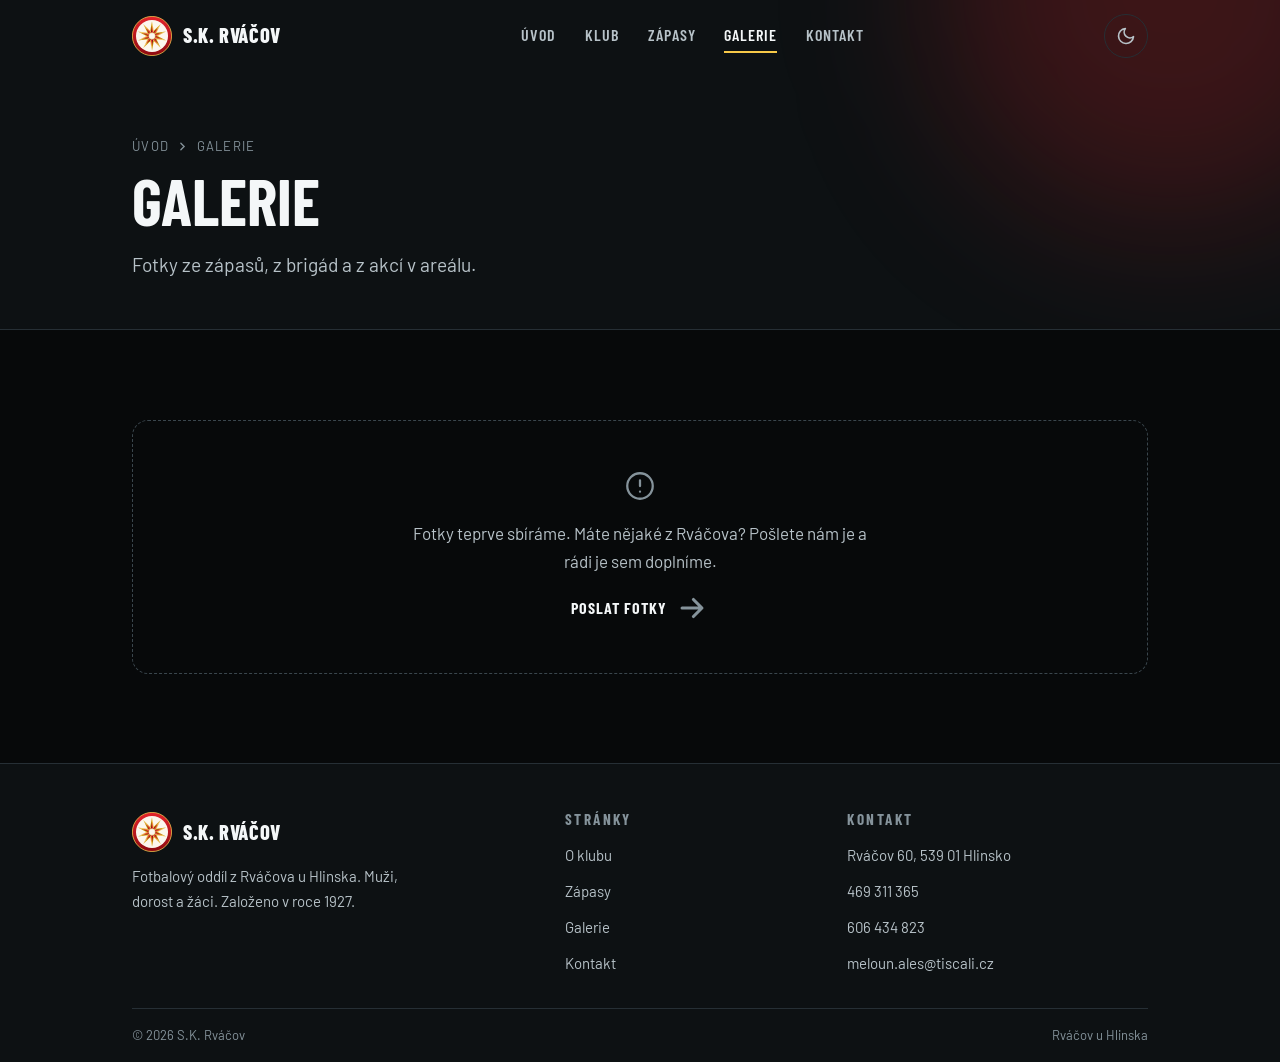
==== commit 167b610a: "Zjednodušení webu a odstranění vymyšlených dat Web byl na vesnický klub zbytečně nabušený a obsahova" ====
--- a/galerie.html
+++ b/galerie.html
@@ -3,43 +3,28 @@
 <head>
 <meta charset="UTF-8">
 <meta name="viewport" content="width=device-width, initial-scale=1">
-<title>Fotogalerie — S.K. Rváčov</title>
-<meta name="description" content="Fotogalerie fotbalového klubu S.K. Rváčov: zápasy, tým, mládež a areál ve Rváčově u Hlinska.">
+<title>Galerie — S.K. Rváčov</title>
+<meta name="description" content="Fotogalerie fotbalového klubu S.K. Rváčov u Hlinska.">
 <meta name="theme-color" content="#07090A">
 <link rel="icon" href="assets/img/favicon.svg" type="image/svg+xml">
-
 <link rel="preconnect" href="https://fonts.googleapis.com">
 <link rel="preconnect" href="https://fonts.gstatic.com" crossorigin>
-<link href="https://fonts.googleapis.com/css2?family=Barlow+Condensed:wght@400;500;600;700;800&family=Barlow:wght@300;400;500;600;700&display=swap" rel="stylesheet">
-
+<link href="https://fonts.googleapis.com/css2?family=Barlow+Condensed:wght@600;700;800&family=Barlow:wght@400;500;600&display=swap" rel="stylesheet">
 <link rel="stylesheet" href="assets/css/style.css">
-<link rel="stylesheet" href="assets/css/components.css">
-<link rel="stylesheet" href="assets/css/pages.css">
-
-<script>
-  (function () {
-    var r = document.documentElement;
-    r.classList.add('js');
-    try { var t = localStorage.getItem('skr-theme'); if (t === 'light' || t === 'dark') r.setAttribute('data-theme', t); } catch (e) {}
-  })();
-</script>
+<script>(function(){var r=document.documentElement;r.classList.add('js');try{var t=localStorage.getItem('skr-theme');if(t==='light'||t==='dark')r.setAttribute('data-theme',t);}catch(e){}})();</script>
 </head>
 <body>
 <a class="skip-link" href="#main">Přeskočit na obsah</a>
 
 <header class="header">
-  <div class="container container--wide header__inner">
+  <div class="container header__inner">
     <a class="brand" href="index.html" aria-label="S.K. Rváčov — úvodní stránka">
-      <img class="brand__mark" src="assets/img/mark.svg" alt="" width="42" height="42">
-      <span class="brand__text">
-        <span class="brand__name">S.K. Rváčov</span>
-        <span class="brand__sub">Fotbal od roku 1927</span>
-      </span>
+      <img class="brand__mark" src="assets/img/mark.svg" alt="" width="40" height="40">
+      <span class="brand__name">S.K. Rváčov</span>
     </a>
     <nav class="nav" aria-label="Hlavní navigace">
       <a class="nav__link" href="index.html">Úvod</a>
       <a class="nav__link" href="klub.html">Klub</a>
-      <a class="nav__link" href="tymy.html">Týmy</a>
       <a class="nav__link" href="zapasy.html">Zápasy</a>
       <a class="nav__link" href="galerie.html" aria-current="page">Galerie</a>
       <a class="nav__link" href="kontakt.html">Kontakt</a>
@@ -49,7 +34,6 @@
         <svg class="icon-moon" viewBox="0 0 24 24" fill="none" stroke="currentColor" stroke-width="2" stroke-linecap="round" stroke-linejoin="round" aria-hidden="true"><path d="M21 12.8A9 9 0 1 1 11.2 3a7 7 0 0 0 9.8 9.8Z"/></svg>
         <svg class="icon-sun" viewBox="0 0 24 24" fill="none" stroke="currentColor" stroke-width="2" stroke-linecap="round" stroke-linejoin="round" aria-hidden="true"><circle cx="12" cy="12" r="4"/><path d="M12 2v2M12 20v2M4.9 4.9l1.4 1.4M17.7 17.7l1.4 1.4M2 12h2M20 12h2M4.9 19.1l1.4-1.4M17.7 6.3l1.4-1.4"/></svg>
       </button>
-      <a class="btn btn--sm" href="zapasy.html">Rozpis</a>
       <button class="icon-btn burger" type="button" data-drawer-open aria-expanded="false" aria-controls="drawer" aria-label="Otevřít menu">
         <svg viewBox="0 0 24 24" fill="none" stroke="currentColor" stroke-width="2.2" stroke-linecap="round" aria-hidden="true"><path d="M4 7h16M4 12h16M4 17h16"/></svg>
       </button>
@@ -60,7 +44,7 @@
 <div class="drawer" id="drawer" aria-hidden="true" role="dialog" aria-modal="true" aria-label="Navigace">
   <div class="drawer__top">
     <span class="brand">
-      <img class="brand__mark" src="assets/img/mark.svg" alt="" width="38" height="38">
+      <img class="brand__mark" src="assets/img/mark.svg" alt="" width="36" height="36">
       <span class="brand__name">S.K. Rváčov</span>
     </span>
     <button class="icon-btn" type="button" data-drawer-close aria-label="Zavřít menu">
@@ -70,13 +54,11 @@
   <nav class="drawer__nav" aria-label="Mobilní navigace">
     <a class="drawer__link" href="index.html">Úvod</a>
     <a class="drawer__link" href="klub.html">Klub</a>
-    <a class="drawer__link" href="tymy.html">Týmy</a>
     <a class="drawer__link" href="zapasy.html">Zápasy</a>
     <a class="drawer__link" href="galerie.html" aria-current="page">Galerie</a>
     <a class="drawer__link" href="kontakt.html">Kontakt</a>
   </nav>
   <div class="drawer__foot">
-    <a class="btn btn--block" href="zapasy.html" style="margin-bottom:var(--sp-5)">Rozpis zápasů</a>
     Rváčov 60, 539 01 Hlinsko<br>
     <a href="tel:+420606434823">606 434 823</a>
   </div>
@@ -85,102 +67,44 @@
 <main id="main">
 
   <section class="page-hero">
-    <span class="glow glow--gold page-hero__glow" aria-hidden="true"></span>
-    <span class="noise" aria-hidden="true"></span>
-    <span class="page-hero__word" aria-hidden="true">Foto</span>
-    <div class="container container--wide">
+    <div class="container">
       <nav class="breadcrumb" aria-label="Drobečková navigace">
         <a href="index.html">Úvod</a>
         <svg viewBox="0 0 24 24" fill="none" stroke="currentColor" stroke-width="2.5" stroke-linecap="round" aria-hidden="true"><path d="M9 6l6 6-6 6"/></svg>
         <span>Galerie</span>
       </nav>
-      <h1 class="page-hero__title">Fotogalerie</h1>
-      <p class="lead page-hero__lead">
-        Zápasy, kabina, mládež a areál. Máte vlastní fotky z Rváčova?
-        Pošlete nám je a rádi je sem doplníme.
+      <h1>Galerie</h1>
+      <p class="lead">
+        Fotky ze zápasů, z brigád a z akcí v areálu.
       </p>
     </div>
   </section>
 
   <section class="section">
     <div class="container">
-
-      <div class="row" style="justify-content:space-between;align-items:flex-end;margin-bottom:var(--sp-6)">
-        <div class="pills" data-filter-group data-filter-target="#gallery" aria-label="Filtr galerie">
-          <button class="pill" type="button" data-filter="all"    aria-pressed="true">Vše</button>
-          <button class="pill" type="button" data-filter="zapasy" aria-pressed="false">Zápasy</button>
-          <button class="pill" type="button" data-filter="tym"    aria-pressed="false">Tým</button>
-          <button class="pill" type="button" data-filter="mladez" aria-pressed="false">Mládež</button>
-          <button class="pill" type="button" data-filter="areal"  aria-pressed="false">Areál</button>
-        </div>
-        <p class="dim" style="font-size:var(--fs-xs);letter-spacing:.12em;text-transform:uppercase">
-          Klikněte pro zvětšení &middot; šipkami procházíte
-        </p>
-      </div>
-
-      <div class="gallery" id="gallery" data-render="gallery" data-reveal></div>
-
-      <div class="card" style="margin-top:var(--sp-7);text-align:center" data-reveal>
-        <h3 style="text-transform:uppercase">Máte fotky z Rváčova?</h3>
-        <p class="muted" style="font-size:var(--fs-sm);margin-top:var(--sp-3);max-width:56ch;margin-inline:auto">
-          Galerie je zatím zástupná. Pošlete nám fotky ze zápasů, z brigád nebo z turnajů
-          a my je sem doplníme i se jménem autora.
-        </p>
-        <a class="btn btn--ghost" href="mailto:meloun.ales@tiscali.cz" style="margin-top:var(--sp-5)">Poslat fotky</a>
-      </div>
+      <div data-render="gallery" data-reveal></div>
     </div>
   </section>
 
 </main>
 
-<!-- ================= LIGHTBOX ================= -->
-<div class="lightbox" id="lightbox" aria-hidden="true" role="dialog" aria-modal="true" aria-label="Náhled fotografie">
-  <button class="icon-btn lightbox__close" type="button" data-lightbox-close aria-label="Zavřít náhled">
-    <svg viewBox="0 0 24 24" fill="none" stroke="currentColor" stroke-width="2.2" stroke-linecap="round" aria-hidden="true"><path d="M6 6l12 12M18 6L6 18"/></svg>
-  </button>
-  <button class="icon-btn lightbox__nav lightbox__nav--prev" type="button" data-lightbox-prev aria-label="Předchozí fotografie">
-    <svg viewBox="0 0 24 24" fill="none" stroke="currentColor" stroke-width="2.2" stroke-linecap="round" stroke-linejoin="round" aria-hidden="true"><path d="M15 6l-6 6 6 6"/></svg>
-  </button>
-  <button class="icon-btn lightbox__nav lightbox__nav--next" type="button" data-lightbox-next aria-label="Další fotografie">
-    <svg viewBox="0 0 24 24" fill="none" stroke="currentColor" stroke-width="2.2" stroke-linecap="round" stroke-linejoin="round" aria-hidden="true"><path d="M9 6l6 6-6 6"/></svg>
-  </button>
-  <figure class="lightbox__figure">
-    <div class="lightbox__media"></div>
-    <figcaption class="lightbox__cap"></figcaption>
-  </figure>
-</div>
-
 <footer class="footer">
-  <span class="footer__word" aria-hidden="true">Rváčov</span>
-  <div class="container container--wide">
+  <div class="container">
     <div class="footer__top">
       <div class="footer__brand">
         <span class="brand">
-          <img class="brand__mark" src="assets/img/mark.svg" alt="" width="42" height="42" loading="lazy">
-          <span class="brand__text">
-            <span class="brand__name">S.K. Rváčov</span>
-            <span class="brand__sub">Fotbal od roku 1927</span>
-          </span>
+          <img class="brand__mark" src="assets/img/mark.svg" alt="" width="40" height="40" loading="lazy">
+          <span class="brand__name">S.K. Rváčov</span>
         </span>
-        <p>Fotbalový oddíl z Rváčova u Hlinska. Tři družstva, multifunkční areál a skoro sto let nepřetržité tradice.</p>
+        <p>Fotbalový oddíl z Rváčova u Hlinska. Muži, dorost a žáci. Založeno v roce 1927.</p>
       </div>
-      <nav aria-label="Patička – stránky">
+      <nav aria-label="Patička — stránky">
         <h2 class="footer__title">Stránky</h2>
         <ul class="footer__list">
           <li><a href="klub.html">O klubu</a></li>
-          <li><a href="klub.html#historie">Historie</a></li>
-          <li><a href="tymy.html">Týmy a soupisky</a></li>
-          <li><a href="zapasy.html">Zápasy a tabulka</a></li>
-          <li><a href="galerie.html">Fotogalerie</a></li>
-        </ul>
-      </nav>
-      <nav aria-label="Patička – týmy">
-        <h2 class="footer__title">Týmy</h2>
-        <ul class="footer__list">
-          <li><a href="tymy.html#muzi">Muži</a></li>
-          <li><a href="tymy.html#dorost">Dorost</a></li>
-          <li><a href="tymy.html#zaci">Žáci</a></li>
-          <li><a href="kontakt.html">Nábor mládeže</a></li>
+          <li><a href="zapasy.html">Zápasy</a></li>
+          <li><a href="galerie.html">Galerie</a></li>
+          <li><a href="kontakt.html">Kontakt</a></li>
         </ul>
       </nav>
       <div>
@@ -194,8 +118,8 @@
       </div>
     </div>
     <div class="footer__bottom">
-      <span>&copy; <span data-year>2026</span> S.K. Rváčov. Všechna práva vyhrazena.</span>
-      <span>Rváčov u Hlinska &middot; Pardubický kraj</span>
+      <span>&copy; <span data-year>2026</span> S.K. Rváčov</span>
+      <span>Rváčov u Hlinska</span>
     </div>
   </div>
 </footer>
--- a/assets/css/style.css
+++ b/assets/css/style.css
@@ -1,243 +1,626 @@
 /* ==========================================================================
-   S.K. RVÁČOV — Design System
-   1) Tokeny  2) Reset  3) Typografie  4) Layout  5) Komponenty
-   6) Sekce   7) Stránky  8) Utility   9) Responsivita
+   S.K. RVÁČOV — styly webu
+   1) Barvy a tokeny  2) Základ  3) Text  4) Rozvržení
+   5) Komponenty      6) Sekce    7) Responzivita
    ========================================================================== */
 
-/* ---------- 1) TOKENY ---------------------------------------------------- */
+/* ---------- 1) BARVY A TOKENY ------------------------------------------- */
 :root {
-  /* Značka */
-  --brand-red:        #E3242B;
-  --brand-red-deep:   #A8121C;
-  --brand-gold:       #F7C948;
-  --brand-grass:      #21B85A;
-
-  /* Sémantika – VÝCHOZÍ: TMAVÝ REŽIM */
-  --bg:               #07090A;
-  --bg-2:             #0D1113;
-  --surface:          #12171A;
-  --surface-2:        #191F23;
-  --surface-3:        #222A2F;
-  --line:             #262F35;
-  --line-strong:      #3A464D;
-
-  --text:             #F4F7F8;
-  --text-2:           #B7C2C8;
-  --text-3:           #85939B;
-  --text-inv:         #07090A;
-
-  --accent:           var(--brand-red);          /* plochy, rámečky */
-  --accent-text:      #FF7175;                   /* červená pro TEXT (kontrast 6.2:1) */
-  --gold:             var(--brand-gold);
-  --dot-fg:           #07090A;                   /* písmo ve V/R/P odznacích */
-  --win:              #29C765;
-  --draw:             #9AA7AE;
-  --loss:             #E3474C;
-
-  --glow-red:         rgba(227, 36, 43, .30);
-  --glow-gold:        rgba(247, 201, 72, .20);
-  --scrim:            rgba(7, 9, 10, .78);
-  --hairline:         rgba(255, 255, 255, .06);
-
-  /* Typografie */
-  --font-display: "Barlow Condensed", "Arial Narrow", "Helvetica Neue", Arial, sans-serif;
+  /* Značka — vychází z původního znaku klubu */
+  --brand-red:   #E3242B;
+  --brand-dark:  #A8121C;
+  --brand-gold:  #F7C948;
+
+  /* Tmavý režim (výchozí) */
+  --bg:          #07090A;
+  --bg-2:        #0D1113;
+  --surface:     #12171A;
+  --surface-2:   #191F23;
+  --line:        #262F35;
+  --line-strong: #3A464D;
+
+  --text:        #F4F7F8;
+  --text-2:      #B7C2C8;
+  --text-3:      #85939B;
+
+  --accent:      var(--brand-red);   /* plochy a rámečky */
+  --accent-text: #FF7175;            /* červená pro text (kontrast 6,2:1) */
+  --gold:        var(--brand-gold);
+  --win:         #29C765;
+  --loss:        #E3474C;
+
+  --glow:        rgba(227, 36, 43, .22);
+  --scrim:       rgba(7, 9, 10, .82);
+
+  /* Písmo */
+  --font-display: "Barlow Condensed", "Arial Narrow", Arial, sans-serif;
   --font-body:    "Barlow", -apple-system, BlinkMacSystemFont, "Segoe UI", Roboto, Arial, sans-serif;
 
-  --fs-hero:    clamp(3.2rem, 10.5vw, 8.2rem);
-  --fs-h1:      clamp(2.5rem, 6.2vw, 5rem);
-  --fs-h2:      clamp(2rem, 4.4vw, 3.5rem);
-  --fs-h3:      clamp(1.45rem, 2.5vw, 2.05rem);
-  --fs-h4:      clamp(1.15rem, 1.7vw, 1.4rem);
-  --fs-body:    1.0625rem;
-  --fs-sm:      .9375rem;
-  --fs-xs:      .8125rem;
-  --fs-eyebrow: .75rem;
+  --fs-hero: clamp(2.9rem, 8vw, 6rem);
+  --fs-h1:   clamp(2.3rem, 5.2vw, 4rem);
+  --fs-h2:   clamp(1.8rem, 3.6vw, 2.8rem);
+  --fs-h3:   clamp(1.25rem, 2vw, 1.6rem);
+  --fs-sm:   .9375rem;
+  --fs-xs:   .8125rem;
 
   /* Prostor */
-  --sp-1: .25rem;  --sp-2: .5rem;   --sp-3: .75rem;  --sp-4: 1rem;
-  --sp-5: 1.5rem;  --sp-6: 2rem;    --sp-7: 3rem;    --sp-8: 4rem;
-  --section-y:      clamp(4.5rem, 9vw, 8rem);
-  --gutter:         clamp(1.15rem, 4vw, 2.5rem);
-  --container:      1240px;
-  --container-wide: 1440px;
-  --header-h:       76px;
-
-  /* Tvar */
-  --r-sm: 6px;  --r-md: 12px;  --r-lg: 18px;  --r-xl: 26px;  --r-pill: 999px;
-
-  /* Stíny */
-  --sh-1:   0 1px 2px rgba(0,0,0,.34);
-  --sh-2:   0 8px 24px -8px rgba(0,0,0,.55);
-  --sh-3:   0 22px 60px -18px rgba(0,0,0,.72);
-  --sh-red: 0 18px 44px -18px rgba(227,36,43,.62);
-
-  /* Pohyb */
-  --ease:     cubic-bezier(.4, 0, .2, 1);
-  --ease-out: cubic-bezier(.16, 1, .3, 1);
-  --t-fast: 160ms; --t: 240ms; --t-slow: 420ms;
-
-  /* Vrstvy */
-  --z-sticky: 20; --z-header: 30; --z-drawer: 40; --z-modal: 50;
+  --sp-2: .5rem;  --sp-3: .75rem; --sp-4: 1rem;
+  --sp-5: 1.5rem; --sp-6: 2rem;   --sp-7: 3rem;  --sp-8: 4rem;
+  --section-y: clamp(3.5rem, 7vw, 6rem);
+  --gutter:    clamp(1.15rem, 4vw, 2rem);
+  --container: 1080px;
+  --header-h:  72px;
+
+  --r-sm: 6px; --r-md: 12px; --r-lg: 16px; --r-pill: 999px;
+
+  --sh-1: 0 1px 2px rgba(0,0,0,.3);
+  --sh-2: 0 10px 30px -12px rgba(0,0,0,.6);
+
+  --ease: cubic-bezier(.4, 0, .2, 1);
+  --t: 220ms;
 
   color-scheme: dark;
 }
 
-/* SVĚTLÝ REŽIM */
+/* Světlý režim */
 [data-theme="light"] {
   --bg:          #FAF8F6;
   --bg-2:        #F1EDE9;
   --surface:     #FFFFFF;
   --surface-2:   #F6F2EE;
-  --surface-3:   #E9E2DA;
   --line:        #E1D9D1;
   --line-strong: #C2B6A9;
 
   --text:        #14181B;
   --text-2:      #4A565E;
   --text-3:      #5C686F;
-  --text-inv:    #FFFFFF;
 
   --accent:      #C4131C;
   --accent-text: #C4131C;
   --gold:        #7F5903;
   --win:         #0B7A35;
-  --draw:        #5A656C;
   --loss:        #C4131C;
-  --dot-fg:      #FFFFFF;
-
-  --glow-red:    rgba(227, 36, 43, .14);
-  --glow-gold:   rgba(201, 148, 6, .13);
-  --scrim:       rgba(250, 248, 246, .82);
-  --hairline:    rgba(20, 24, 27, .07);
-
-  --sh-1:   0 1px 2px rgba(28,20,14,.07);
-  --sh-2:   0 8px 24px -10px rgba(28,20,14,.18);
-  --sh-3:   0 22px 60px -20px rgba(28,20,14,.22);
-  --sh-red: 0 18px 40px -18px rgba(196,19,28,.38);
+
+  --glow:        rgba(227, 36, 43, .12);
+  --scrim:       rgba(250, 248, 246, .85);
+
+  --sh-1: 0 1px 2px rgba(28,20,14,.07);
+  --sh-2: 0 10px 30px -14px rgba(28,20,14,.2);
 
   color-scheme: light;
 }
 
-/* ---------- 2) RESET ----------------------------------------------------- */
+/* ---------- 2) ZÁKLAD ---------------------------------------------------- */
 *, *::before, *::after { box-sizing: border-box; }
 * { margin: 0; }
-html { -webkit-text-size-adjust: 100%; scroll-behavior: smooth; scroll-padding-top: calc(var(--header-h) + 20px); }
+
+html {
+  -webkit-text-size-adjust: 100%;
+  scroll-behavior: smooth;
+  scroll-padding-top: calc(var(--header-h) + 16px);
+}
+
 body {
   background: var(--bg);
   color: var(--text);
   font-family: var(--font-body);
-  font-size: var(--fs-body);
+  font-size: 1.0625rem;
   line-height: 1.65;
   -webkit-font-smoothing: antialiased;
-  text-rendering: optimizeLegibility;
   overflow-x: hidden;
   transition: background-color var(--t) var(--ease), color var(--t) var(--ease);
 }
 body.is-locked { overflow: hidden; }
-img, svg, video, canvas { display: block; max-width: 100%; }
+
+img, svg { display: block; max-width: 100%; }
 img { height: auto; }
 button, input, select, textarea { font: inherit; color: inherit; }
 button { background: none; border: 0; cursor: pointer; }
 a { color: inherit; text-decoration: none; }
 ul, ol { list-style: none; padding: 0; }
 table { border-collapse: collapse; width: 100%; }
+
 :focus-visible { outline: 3px solid var(--gold); outline-offset: 3px; border-radius: 3px; }
 ::selection { background: var(--accent); color: #fff; }
 
 .skip-link {
-  position: fixed; left: var(--sp-4); top: -120px; z-index: 999;
-  background: var(--accent); color: #fff; padding: .8rem 1.3rem;
-  border-radius: var(--r-sm); font-weight: 700; box-shadow: var(--sh-2);
+  position: fixed; left: var(--sp-4); top: -100px; z-index: 999;
+  background: var(--accent); color: #fff; padding: .8rem 1.2rem;
+  border-radius: var(--r-sm); font-weight: 700;
   transition: top var(--t) var(--ease);
 }
 .skip-link:focus { top: var(--sp-4); }
 
-/* ---------- 3) TYPOGRAFIE ------------------------------------------------ */
-h1, h2, h3, h4, h5 {
+/* ---------- 3) TEXT ------------------------------------------------------ */
+h1, h2, h3 {
   font-family: var(--font-display);
   font-weight: 700;
-  line-height: .96;
-  letter-spacing: -.005em;
+  line-height: 1;
   text-wrap: balance;
 }
 h1 { font-size: var(--fs-h1); }
 h2 { font-size: var(--fs-h2); }
-h3 { font-size: var(--fs-h3); line-height: 1.06; }
-h4 { font-size: var(--fs-h4); line-height: 1.18; }
+h3 { font-size: var(--fs-h3); line-height: 1.15; }
 p  { text-wrap: pretty; }
 
 .display {
   font-family: var(--font-display);
   font-weight: 800;
   font-size: var(--fs-hero);
-  line-height: .84;
-  letter-spacing: -.02em;
+  line-height: .88;
+  letter-spacing: -.015em;
   text-transform: uppercase;
 }
+.outline {
+  color: transparent;
+  -webkit-text-stroke: 2px var(--gold);
+  paint-order: stroke fill;
+}
+@supports not (-webkit-text-stroke: 1px red) { .outline { color: var(--gold); } }
+
 .eyebrow {
-  font-family: var(--font-display);
-  font-size: var(--fs-eyebrow);
-  font-weight: 600;
-  letter-spacing: .26em;
-  text-transform: uppercase;
-  color: var(--gold);
-  display: inline-flex; align-items: center; gap: .65rem;
-}
-.eyebrow::before { content: ""; width: 26px; height: 2px; background: var(--accent); flex: none; }
-.eyebrow--plain::before { display: none; }
-
-.lead  { font-size: clamp(1.05rem, 1.6vw, 1.22rem); color: var(--text-2); max-width: 62ch; }
+  display: inline-flex; align-items: center; gap: .6rem;
+  font-family: var(--font-display); font-size: .75rem; font-weight: 600;
+  letter-spacing: .24em; text-transform: uppercase; color: var(--gold);
+}
+.eyebrow::before { content: ""; width: 24px; height: 2px; background: var(--accent); flex: none; }
+
+.lead  { font-size: clamp(1.05rem, 1.5vw, 1.2rem); color: var(--text-2); max-width: 60ch; }
 .muted { color: var(--text-2); }
 .dim   { color: var(--text-3); }
-.txt-accent { color: var(--accent-text); }
-.txt-gold   { color: var(--gold); }
-
-.outline {
-  color: transparent;
-  -webkit-text-stroke: 2px var(--text);
-  paint-order: stroke fill;
-}
-.outline--gold { -webkit-text-stroke-color: var(--gold); }
-@supports not (-webkit-text-stroke: 1px red) { .outline { color: var(--text-3); } }
-
-.num { font-family: var(--font-display); font-weight: 700; font-variant-numeric: tabular-nums; }
-
-/* ---------- 4) LAYOUT ---------------------------------------------------- */
-.container { width: 100%; max-width: var(--container); margin-inline: auto; padding-inline: var(--gutter); position: relative; z-index: 1; }
-.container--wide   { max-width: var(--container-wide); }
-.container--narrow { max-width: 880px; }
+.txt-win  { color: var(--win); }
+.txt-loss { color: var(--loss); }
+
+.visually-hidden {
+  position: absolute !important; width: 1px; height: 1px; padding: 0; margin: -1px;
+  overflow: hidden; clip: rect(0 0 0 0); white-space: nowrap; border: 0;
+}
+
+/* ---------- 4) ROZVRŽENÍ ------------------------------------------------- */
+.container {
+  width: 100%; max-width: var(--container);
+  margin-inline: auto; padding-inline: var(--gutter);
+  position: relative; z-index: 1;
+}
 
 .section { padding-block: var(--section-y); position: relative; }
-.section--tight { padding-block: clamp(3rem, 6vw, 5rem); }
-.section--alt   { background: var(--bg-2); }
-.section--line  { border-top: 1px solid var(--line); }
-
-.section-head { display: flex; flex-wrap: wrap; align-items: flex-end; justify-content: space-between; gap: var(--sp-5); margin-bottom: var(--sp-7); }
-.section-head__text { max-width: 62ch; }
+.section--alt { background: var(--bg-2); }
+
+.section-head { margin-bottom: var(--sp-6); }
 .section-head h2 { margin-top: var(--sp-3); text-transform: uppercase; }
-.section-head p  { margin-top: var(--sp-4); color: var(--text-2); }
-
-.grid  { display: grid; gap: var(--sp-5); }
-.grid-2 { grid-template-columns: repeat(2, minmax(0, 1fr)); }
-.grid-3 { grid-template-columns: repeat(3, minmax(0, 1fr)); }
-.grid-4 { grid-template-columns: repeat(4, minmax(0, 1fr)); }
+.section-head p  { margin-top: var(--sp-3); color: var(--text-2); max-width: 60ch; }
+
 .stack { display: flex; flex-direction: column; gap: var(--sp-4); }
 .row   { display: flex; align-items: center; gap: var(--sp-4); flex-wrap: wrap; }
-
-/* Dekorace pozadí */
-.glow { position: absolute; border-radius: 50%; filter: blur(90px); pointer-events: none; z-index: 0; }
-.glow--red  { background: var(--glow-red); }
-.glow--gold { background: var(--glow-gold); }
-
-.pitch-lines {
-  position: absolute; inset: 0; pointer-events: none; z-index: 0; opacity: .55;
-  background-image: linear-gradient(to right, var(--line) 1px, transparent 1px);
-  background-size: 90px 100%;
-  -webkit-mask-image: radial-gradient(ellipse 78% 70% at 50% 42%, #000 18%, transparent 76%);
-          mask-image: radial-gradient(ellipse 78% 70% at 50% 42%, #000 18%, transparent 76%);
-}
-
-.noise {
-  position: absolute; inset: 0; pointer-events: none; z-index: 0; opacity: .04;
-  background-image: url("data:image/svg+xml,%3Csvg xmlns='http://www.w3.org/2000/svg' width='140' height='140'%3E%3Cfilter id='n'%3E%3CfeTurbulence type='fractalNoise' baseFrequency='.85' numOctaves='3'/%3E%3C/filter%3E%3Crect width='140' height='140' filter='url(%23n)'/%3E%3C/svg%3E");
-}
+.grid-2 { display: grid; grid-template-columns: repeat(2, minmax(0, 1fr)); gap: var(--sp-5); }
+.grid-3 { display: grid; grid-template-columns: repeat(3, minmax(0, 1fr)); gap: var(--sp-4); }
+.grid-4 { display: grid; grid-template-columns: repeat(4, minmax(0, 1fr)); gap: var(--sp-4); }
+
+hr.divider { height: 1px; background: var(--line); border: 0; }
+
+/* ---------- 5) KOMPONENTY ------------------------------------------------ */
+
+/* Tlačítka */
+.btn {
+  --btn-bg: var(--accent);
+  --btn-fg: #fff;
+  display: inline-flex; align-items: center; justify-content: center; gap: .5rem;
+  min-height: 48px; padding: .85rem 1.6rem;
+  font-family: var(--font-display); font-size: 1.05rem; font-weight: 700;
+  letter-spacing: .05em; text-transform: uppercase;
+  background: var(--btn-bg); color: var(--btn-fg);
+  border: 2px solid transparent; border-radius: var(--r-pill);
+  transition: background-color var(--t) var(--ease), color var(--t) var(--ease),
+              border-color var(--t) var(--ease);
+}
+.btn:hover { --btn-bg: var(--brand-dark); }
+.btn svg { width: 19px; height: 19px; flex: none; }
+
+.btn--ghost { --btn-bg: transparent; --btn-fg: var(--text); border-color: var(--line-strong); }
+.btn--ghost:hover { --btn-bg: var(--surface-2); border-color: var(--text-3); }
+
+.btn--gold { --btn-bg: var(--brand-gold); --btn-fg: #1A1206; }
+.btn--gold:hover { --btn-bg: #FFD766; }
+
+.btn--sm { min-height: 40px; padding: .55rem 1.1rem; font-size: .92rem; }
+.btn--block { width: 100%; }
+
+.link-arrow {
+  display: inline-flex; align-items: center; gap: .5rem;
+  font-family: var(--font-display); font-weight: 700; font-size: 1rem;
+  letter-spacing: .06em; text-transform: uppercase; color: var(--text);
+  transition: color var(--t) var(--ease), gap var(--t) var(--ease);
+}
+.link-arrow svg { width: 18px; height: 18px; }
+.link-arrow:hover { color: var(--accent-text); gap: .75rem; }
+
+/* Karta */
+.card {
+  background: var(--surface);
+  border: 1px solid var(--line);
+  border-radius: var(--r-lg);
+  padding: var(--sp-5);
+  transition: border-color var(--t) var(--ease);
+}
+.card:hover { border-color: var(--line-strong); }
+
+/* Prázdný stav */
+.empty {
+  display: flex; flex-direction: column; align-items: center; gap: var(--sp-4);
+  text-align: center;
+  padding: var(--sp-7) var(--sp-5);
+  border: 1px dashed var(--line-strong);
+  border-radius: var(--r-lg);
+  color: var(--text-2);
+}
+.empty svg { width: 34px; height: 34px; color: var(--text-3); }
+.empty p { max-width: 46ch; }
+
+/* Hlavička */
+.header {
+  position: fixed; inset: 0 0 auto 0; z-index: 30;
+  height: var(--header-h);
+  display: flex; align-items: center;
+  border-bottom: 1px solid transparent;
+  transition: background-color var(--t) var(--ease), border-color var(--t) var(--ease);
+}
+.header.is-stuck {
+  background: var(--scrim);
+  backdrop-filter: blur(14px); -webkit-backdrop-filter: blur(14px);
+  border-bottom-color: var(--line);
+}
+.header__inner { display: flex; align-items: center; justify-content: space-between; gap: var(--sp-4); width: 100%; }
+
+.brand { display: flex; align-items: center; gap: .7rem; flex: none; }
+.brand__mark { width: 40px; height: 40px; flex: none; }
+.brand__name {
+  font-family: var(--font-display); font-weight: 800; font-size: 1.28rem;
+  letter-spacing: .03em; text-transform: uppercase; line-height: 1;
+}
+
+.nav { display: flex; align-items: center; gap: .2rem; }
+.nav__link {
+  position: relative; padding: .5rem .8rem;
+  font-family: var(--font-display); font-size: 1rem; font-weight: 600;
+  letter-spacing: .06em; text-transform: uppercase;
+  color: var(--text-2);
+  transition: color var(--t) var(--ease);
+}
+.nav__link::after {
+  content: ""; position: absolute; left: .8rem; right: .8rem; bottom: .25rem; height: 2px;
+  background: var(--accent); transform: scaleX(0); transform-origin: left;
+  transition: transform var(--t) var(--ease);
+}
+.nav__link:hover { color: var(--text); }
+.nav__link:hover::after { transform: scaleX(1); }
+.nav__link[aria-current="page"] { color: var(--text); }
+.nav__link[aria-current="page"]::after { transform: scaleX(1); background: var(--gold); }
+
+.header__actions { display: flex; align-items: center; gap: .5rem; flex: none; }
+
+.icon-btn {
+  width: 44px; height: 44px; flex: none;
+  display: grid; place-items: center;
+  border: 1px solid var(--line); border-radius: var(--r-pill);
+  color: var(--text-2);
+  transition: color var(--t) var(--ease), border-color var(--t) var(--ease), background-color var(--t) var(--ease);
+}
+.icon-btn:hover { color: var(--text); border-color: var(--line-strong); background: var(--surface-2); }
+.icon-btn svg { width: 20px; height: 20px; }
+[data-theme="light"] .icon-btn .icon-moon { display: none; }
+.icon-btn .icon-sun { display: none; }
+[data-theme="light"] .icon-btn .icon-sun { display: block; }
+
+.burger { display: none; }
+
+/* Mobilní menu */
+.drawer {
+  position: fixed; inset: 0; z-index: 40;
+  background: var(--bg);
+  display: flex; flex-direction: column;
+  padding: var(--sp-4) var(--gutter) var(--sp-6);
+  transform: translateX(100%); visibility: hidden;
+  transition: transform 320ms var(--ease), visibility 320ms;
+}
+.drawer.is-open { transform: translateX(0); visibility: visible; }
+.drawer__top { display: flex; align-items: center; justify-content: space-between; height: calc(var(--header-h) - var(--sp-4)); }
+.drawer__nav { display: flex; flex-direction: column; margin-top: var(--sp-5); }
+.drawer__link {
+  font-family: var(--font-display); font-weight: 700; font-size: 1.9rem;
+  text-transform: uppercase; color: var(--text-2);
+  padding: .5rem 0; border-bottom: 1px solid var(--line);
+  transition: color var(--t) var(--ease);
+}
+.drawer__link:hover { color: var(--text); }
+.drawer__link[aria-current="page"] { color: var(--gold); }
+.drawer__foot { margin-top: auto; padding-top: var(--sp-5); color: var(--text-3); font-size: var(--fs-sm); }
+
+/* Nejbližší zápas */
+.next-match {
+  border: 1px solid var(--line); border-left: 3px solid var(--accent);
+  border-radius: var(--r-lg); background: var(--surface);
+  padding: var(--sp-5);
+}
+.next-match__comp {
+  font-family: var(--font-display); font-size: var(--fs-xs); font-weight: 600;
+  letter-spacing: .16em; text-transform: uppercase; color: var(--gold);
+}
+.next-match__teams {
+  font-family: var(--font-display); font-weight: 700; font-size: 1.6rem;
+  text-transform: uppercase; line-height: 1.1; margin-top: var(--sp-3);
+}
+.next-match__when  { margin-top: var(--sp-3); color: var(--text-2); }
+.next-match__where { color: var(--text-3); font-size: var(--fs-sm); }
+
+/* Seznam zápasů */
+.fixture-list { display: flex; flex-direction: column; gap: var(--sp-3); }
+.fixture {
+  display: grid; grid-template-columns: 74px 1fr auto;
+  align-items: center; gap: var(--sp-4);
+  padding: var(--sp-4);
+  border: 1px solid var(--line); border-radius: var(--r-md);
+  background: var(--surface);
+  transition: border-color var(--t) var(--ease);
+}
+.fixture:hover { border-color: var(--line-strong); }
+.fixture__date { font-family: var(--font-display); line-height: 1.1; }
+.fixture__day  { display: block; font-size: 1.4rem; font-weight: 800; }
+.fixture__mon  { display: block; font-size: .72rem; letter-spacing: .14em; text-transform: uppercase; color: var(--text-3); }
+.fixture__main { min-width: 0; }
+.fixture__teams { font-family: var(--font-display); font-weight: 700; font-size: 1.15rem; text-transform: uppercase; line-height: 1.15; }
+.fixture__sub   { font-size: var(--fs-xs); color: var(--text-3); margin-top: .15rem; }
+.fixture__score { font-family: var(--font-display); font-weight: 800; font-size: 1.45rem; font-variant-numeric: tabular-nums; }
+.fixture__time  { font-family: var(--font-display); font-weight: 700; font-size: 1.2rem; color: var(--text-2); }
+
+/* Tabulka soutěže */
+.table-wrap {
+  overflow-x: auto; -webkit-overflow-scrolling: touch;
+  border: 1px solid var(--line); border-radius: var(--r-lg); background: var(--surface);
+}
+.ltable { min-width: 540px; font-variant-numeric: tabular-nums; }
+.ltable th {
+  padding: .8rem .7rem; text-align: center; white-space: nowrap;
+  font-family: var(--font-display); font-size: .76rem; font-weight: 700;
+  letter-spacing: .13em; text-transform: uppercase; color: var(--text-3);
+  background: var(--surface-2); border-bottom: 1px solid var(--line);
+}
+.ltable th:nth-child(2), .ltable td.club { text-align: left; }
+.ltable td {
+  padding: .75rem .7rem; text-align: center;
+  border-bottom: 1px solid var(--line); font-size: var(--fs-sm); color: var(--text-2);
+}
+.ltable tbody tr:last-child td { border-bottom: 0; }
+.ltable .pos  { font-family: var(--font-display); font-weight: 700; color: var(--text-3); width: 42px; }
+.ltable .club { font-family: var(--font-display); font-weight: 700; font-size: 1rem; text-transform: uppercase; color: var(--text); white-space: nowrap; }
+.ltable .pts  { font-family: var(--font-display); font-weight: 800; font-size: 1.1rem; color: var(--text); }
+.ltable tr.is-own { background: color-mix(in srgb, var(--accent) 10%, transparent); }
+.ltable tr.is-own .pos { color: var(--accent-text); }
+
+/* Aktuality */
+.news-list { display: flex; flex-direction: column; gap: var(--sp-4); }
+.news-item {
+  padding: var(--sp-5);
+  border: 1px solid var(--line); border-radius: var(--r-lg); background: var(--surface);
+  transition: border-color var(--t) var(--ease);
+}
+.news-item:hover { border-color: var(--line-strong); }
+.news-item__date  { font-family: var(--font-display); font-size: var(--fs-xs); letter-spacing: .13em; text-transform: uppercase; color: var(--text-3); }
+.news-item__title { font-family: var(--font-display); font-weight: 700; font-size: 1.35rem; text-transform: uppercase; line-height: 1.15; margin-top: .35rem; }
+.news-item__text  { color: var(--text-2); font-size: var(--fs-sm); margin-top: .5rem; }
+
+/* Časová osa */
+.timeline { position: relative; padding-left: 1.9rem; }
+.timeline::before {
+  content: ""; position: absolute; left: 6px; top: .5rem; bottom: .5rem; width: 2px;
+  background: linear-gradient(180deg, var(--accent), var(--gold));
+}
+.tl-item { position: relative; padding-bottom: var(--sp-5); }
+.tl-item:last-child { padding-bottom: 0; }
+.tl-item::before {
+  content: ""; position: absolute; left: -1.9rem; top: .5rem;
+  width: 14px; height: 14px; border-radius: 50%;
+  background: var(--bg); border: 3px solid var(--accent);
+}
+.tl-item__year { font-family: var(--font-display); font-weight: 800; font-size: 1.35rem; color: var(--gold); line-height: 1.1; }
+.tl-item__text { color: var(--text-2); font-size: var(--fs-sm); margin-top: .2rem; max-width: 58ch; }
+
+/* Vedení klubu */
+.board { display: flex; flex-direction: column; gap: 1px; background: var(--line); border: 1px solid var(--line); border-radius: var(--r-lg); overflow: hidden; }
+.board__item {
+  display: flex; flex-wrap: wrap; align-items: baseline; justify-content: space-between; gap: var(--sp-3);
+  padding: var(--sp-4) var(--sp-5); background: var(--surface);
+}
+.board__name { font-family: var(--font-display); font-weight: 700; font-size: 1.2rem; text-transform: uppercase; }
+.board__role { color: var(--text-2); font-size: var(--fs-sm); }
+
+/* Areál */
+.facility { padding: var(--sp-5); border: 1px solid var(--line); border-radius: var(--r-lg); background: var(--surface); }
+.facility__icon {
+  width: 44px; height: 44px; margin-bottom: var(--sp-4);
+  display: grid; place-items: center; border-radius: var(--r-md);
+  background: color-mix(in srgb, var(--gold) 14%, transparent); color: var(--gold);
+}
+.facility__icon svg { width: 22px; height: 22px; }
+.facility h3 { text-transform: uppercase; }
+.facility p  { color: var(--text-2); font-size: var(--fs-sm); margin-top: .4rem; }
+
+/* Týmy */
+.team {
+  display: block; padding: var(--sp-5);
+  border: 1px solid var(--line); border-radius: var(--r-lg); background: var(--surface);
+  transition: border-color var(--t) var(--ease);
+}
+.team:hover { border-color: var(--accent); }
+.team__name { font-family: var(--font-display); font-weight: 800; font-size: 1.8rem; text-transform: uppercase; line-height: 1; }
+.team__note { color: var(--text-2); font-size: var(--fs-sm); margin-top: .4rem; }
+
+/* Galerie */
+.gallery { display: grid; grid-template-columns: repeat(auto-fill, minmax(240px, 1fr)); gap: var(--sp-4); }
+.gallery__item { margin: 0; border: 1px solid var(--line); border-radius: var(--r-md); overflow: hidden; background: var(--surface-2); }
+.gallery__item img { width: 100%; aspect-ratio: 4 / 3; object-fit: cover; }
+.gallery__item figcaption { padding: .6rem .8rem; font-size: var(--fs-xs); color: var(--text-2); }
+
+/* Partneři */
+.sponsors { display: grid; grid-template-columns: repeat(auto-fit, minmax(160px, 1fr)); gap: 1px; background: var(--line); border: 1px solid var(--line); border-radius: var(--r-lg); overflow: hidden; }
+.sponsor {
+  background: var(--surface); min-height: 96px;
+  display: grid; place-items: center; padding: var(--sp-4); text-align: center;
+  font-family: var(--font-display); font-weight: 700; font-size: 1.05rem;
+  text-transform: uppercase; color: var(--text-2);
+}
+
+/* Kontaktní řádky */
+.contact-list { display: flex; flex-direction: column; gap: 1px; background: var(--line); border: 1px solid var(--line); border-radius: var(--r-lg); overflow: hidden; }
+.contact-row { display: flex; align-items: flex-start; gap: var(--sp-4); padding: var(--sp-5); background: var(--surface); }
+.contact-row__icon {
+  width: 42px; height: 42px; flex: none;
+  display: grid; place-items: center; border-radius: var(--r-md);
+  background: color-mix(in srgb, var(--accent) 14%, transparent); color: var(--accent-text);
+}
+.contact-row__icon svg { width: 20px; height: 20px; }
+.contact-row__label { font-size: var(--fs-xs); letter-spacing: .14em; text-transform: uppercase; color: var(--text-3); }
+.contact-row__value { font-family: var(--font-display); font-weight: 700; font-size: 1.15rem; margin-top: .15rem; }
+a.contact-row__value:hover { color: var(--accent-text); }
+
+/* Formulář */
+.field { display: flex; flex-direction: column; gap: .4rem; }
+.field label { font-family: var(--font-display); font-weight: 600; font-size: .9rem; letter-spacing: .09em; text-transform: uppercase; color: var(--text-2); }
+.field label .req { color: var(--accent-text); }
+.input, .textarea {
+  width: 100%; padding: .8rem 1rem;
+  background: var(--surface); color: var(--text);
+  border: 1px solid var(--line); border-radius: var(--r-md);
+  transition: border-color var(--t) var(--ease), box-shadow var(--t) var(--ease);
+}
+.input::placeholder, .textarea::placeholder { color: var(--text-3); }
+.input:focus, .textarea:focus {
+  outline: none; border-color: var(--accent);
+  box-shadow: 0 0 0 3px color-mix(in srgb, var(--accent) 20%, transparent);
+}
+.textarea { resize: vertical; min-height: 140px; }
+.field__error { display: none; font-size: var(--fs-xs); color: var(--loss); }
+.field.has-error .input, .field.has-error .textarea { border-color: var(--loss); }
+.field.has-error .field__error { display: block; }
+.form-note { font-size: var(--fs-xs); color: var(--text-3); }
+.form-status { display: none; padding: var(--sp-4); border-radius: var(--r-md); font-size: var(--fs-sm); }
+.form-status.is-visible {
+  display: block;
+  background: color-mix(in srgb, var(--win) 12%, transparent);
+  color: var(--win);
+  border: 1px solid color-mix(in srgb, var(--win) 30%, transparent);
+}
+
+/* Výzva */
+.cta {
+  border-radius: var(--r-lg);
+  background: linear-gradient(115deg, var(--brand-dark), var(--accent));
+  color: #fff; text-align: center;
+  padding: clamp(2rem, 5vw, 3.5rem);
+}
+.cta h2 { text-transform: uppercase; }
+.cta p  { margin: var(--sp-4) auto 0; max-width: 52ch; color: rgba(255,255,255,.92); }
+.cta .row { justify-content: center; margin-top: var(--sp-5); }
+.cta .btn--ghost { --btn-fg: #fff; border-color: rgba(255,255,255,.45); }
+.cta .btn--ghost:hover { --btn-bg: rgba(255,255,255,.14); border-color: #fff; }
+
+/* Patička */
+.footer { background: var(--bg-2); border-top: 1px solid var(--line); }
+.footer__top { padding-block: var(--sp-7) var(--sp-6); display: grid; grid-template-columns: 1.6fr 1fr 1.2fr; gap: var(--sp-6); }
+.footer__brand p { color: var(--text-2); font-size: var(--fs-sm); margin-top: var(--sp-3); max-width: 34ch; }
+.footer__title { font-family: var(--font-display); font-weight: 700; font-size: .95rem; letter-spacing: .16em; text-transform: uppercase; color: var(--text-3); margin-bottom: var(--sp-3); }
+.footer__list { display: flex; flex-direction: column; gap: .5rem; }
+.footer__list a, .footer__list span { color: var(--text-2); font-size: var(--fs-sm); transition: color var(--t) var(--ease); }
+.footer__list a:hover { color: var(--accent-text); }
+.footer__bottom { border-top: 1px solid var(--line); padding-block: var(--sp-4); font-size: var(--fs-xs); color: var(--text-3); display: flex; flex-wrap: wrap; gap: var(--sp-3); justify-content: space-between; }
+
+/* Nahoru */
+.to-top {
+  position: fixed; right: var(--gutter); bottom: var(--gutter); z-index: 20;
+  width: 46px; height: 46px; border-radius: 50%;
+  background: var(--accent); color: #fff;
+  display: grid; place-items: center; box-shadow: var(--sh-2);
+  opacity: 0; visibility: hidden;
+  transition: opacity var(--t) var(--ease), visibility var(--t), background-color var(--t) var(--ease);
+}
+.to-top.is-visible { opacity: 1; visibility: visible; }
+.to-top:hover { background: var(--brand-dark); }
+.to-top svg { width: 21px; height: 21px; }
+
+/* ---------- 6) SEKCE ----------------------------------------------------- */
+
+/* Úvodní hlavička */
+.hero {
+  position: relative; overflow: hidden;
+  padding-top: calc(var(--header-h) + clamp(2.5rem, 6vw, 4.5rem));
+  padding-bottom: clamp(3rem, 6vw, 4.5rem);
+}
+.hero::before {
+  content: ""; position: absolute; z-index: 0; pointer-events: none;
+  width: 520px; height: 520px; top: -220px; left: -140px;
+  background: var(--glow); border-radius: 50%; filter: blur(80px);
+}
+.hero__grid { display: grid; grid-template-columns: 1.25fr .75fr; gap: clamp(2rem, 5vw, 4rem); align-items: center; }
+.hero__title { margin-top: var(--sp-4); }
+.hero__title .line { display: block; }
+.hero__lead { margin-top: var(--sp-5); }
+.hero__cta  { display: flex; flex-wrap: wrap; gap: var(--sp-3); margin-top: var(--sp-6); }
+.hero__crest { width: min(280px, 100%); margin-inline: auto; }
+
+/* Hlavička podstránky */
+.page-hero {
+  position: relative; overflow: hidden;
+  padding-top: calc(var(--header-h) + clamp(2.5rem, 6vw, 4rem));
+  padding-bottom: clamp(2rem, 4vw, 3rem);
+  background: var(--bg-2); border-bottom: 1px solid var(--line);
+}
+.page-hero::before {
+  content: ""; position: absolute; z-index: 0; pointer-events: none;
+  width: 460px; height: 460px; top: -240px; right: -120px;
+  background: var(--glow); border-radius: 50%; filter: blur(80px);
+}
+.page-hero h1 { margin-top: var(--sp-3); text-transform: uppercase; }
+.page-hero .lead { margin-top: var(--sp-4); }
+
+.breadcrumb { display: flex; align-items: center; gap: .45rem; font-size: var(--fs-xs); letter-spacing: .1em; text-transform: uppercase; color: var(--text-3); }
+.breadcrumb a:hover { color: var(--accent-text); }
+.breadcrumb svg { width: 13px; height: 13px; }
+
+/* Odhalení při scrollu — jen když běží JS */
+.js [data-reveal] { opacity: 0; transform: translateY(16px); }
+.js .reveal-ready [data-reveal] { transition: opacity 400ms var(--ease), transform 400ms var(--ease); }
+.js [data-reveal].is-in { opacity: 1; transform: none; }
+
+/* ---------- 7) RESPONZIVITA ---------------------------------------------- */
+@media (max-width: 900px) {
+  .nav { display: none; }
+  .burger { display: grid; }
+  .hero__grid { grid-template-columns: 1fr; }
+  .hero__crest { display: none; }
+  .grid-4 { grid-template-columns: repeat(2, minmax(0, 1fr)); }
+  .footer__top { grid-template-columns: 1fr 1fr; }
+}
+
+@media (max-width: 640px) {
+  .header__actions > .btn { display: none; }
+  .grid-2, .grid-3, .grid-4 { grid-template-columns: 1fr; }
+  .footer__top { grid-template-columns: 1fr; gap: var(--sp-5); }
+  .fixture { grid-template-columns: 60px 1fr auto; gap: var(--sp-3); }
+  .fixture__day { font-size: 1.2rem; }
+  .fixture__teams { font-size: 1rem; }
+  .drawer__link { font-size: 1.6rem; }
+  .cta .btn, .hero__cta .btn { width: 100%; }
+}
+
+@media (prefers-reduced-motion: reduce) {
+  html { scroll-behavior: auto; }
+  *, *::before, *::after {
+    animation-duration: .01ms !important;
+    transition-duration: .01ms !important;
+  }
+  .js [data-reveal] { opacity: 1; transform: none; }
+}
+
+@media print {
+  .header, .drawer, .to-top, .cta { display: none !important; }
+  body { background: #fff; color: #000; }
+}
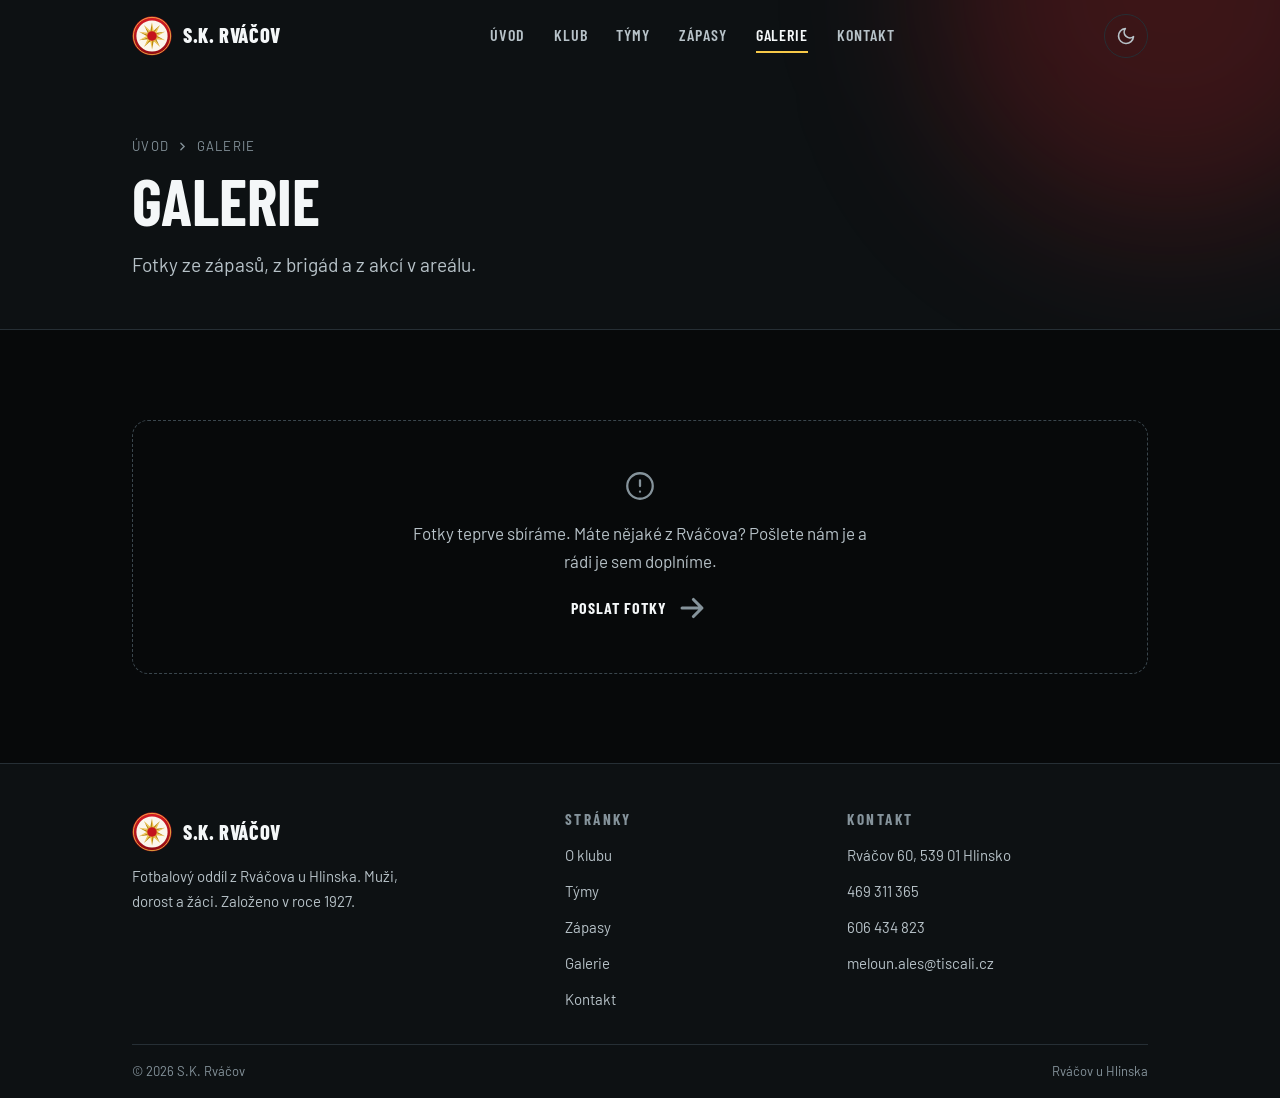
==== commit f439cd1c: "Oprava znaku, zpět soupisky a tabulka jako nástřel Znak klubu: - spodní opisný text "FOTBAL · 1927" " ====
--- a/galerie.html
+++ b/galerie.html
@@ -25,6 +25,7 @@
     <nav class="nav" aria-label="Hlavní navigace">
       <a class="nav__link" href="index.html">Úvod</a>
       <a class="nav__link" href="klub.html">Klub</a>
+      <a class="nav__link" href="tymy.html">Týmy</a>
       <a class="nav__link" href="zapasy.html">Zápasy</a>
       <a class="nav__link" href="galerie.html" aria-current="page">Galerie</a>
       <a class="nav__link" href="kontakt.html">Kontakt</a>
@@ -54,6 +55,7 @@
   <nav class="drawer__nav" aria-label="Mobilní navigace">
     <a class="drawer__link" href="index.html">Úvod</a>
     <a class="drawer__link" href="klub.html">Klub</a>
+    <a class="drawer__link" href="tymy.html">Týmy</a>
     <a class="drawer__link" href="zapasy.html">Zápasy</a>
     <a class="drawer__link" href="galerie.html" aria-current="page">Galerie</a>
     <a class="drawer__link" href="kontakt.html">Kontakt</a>
@@ -102,6 +104,7 @@
         <h2 class="footer__title">Stránky</h2>
         <ul class="footer__list">
           <li><a href="klub.html">O klubu</a></li>
+          <li><a href="tymy.html">Týmy</a></li>
           <li><a href="zapasy.html">Zápasy</a></li>
           <li><a href="galerie.html">Galerie</a></li>
           <li><a href="kontakt.html">Kontakt</a></li>
--- a/assets/css/style.css
+++ b/assets/css/style.css
@@ -396,6 +396,43 @@
 .ltable tr.is-own { background: color-mix(in srgb, var(--accent) 10%, transparent); }
 .ltable tr.is-own .pos { color: var(--accent-text); }
 
+/* Upozornění na ukázková data */
+.notice {
+  display: flex; align-items: flex-start; gap: .6rem;
+  padding: .8rem 1rem; margin-bottom: var(--sp-5);
+  border: 1px solid color-mix(in srgb, var(--gold) 40%, transparent);
+  background: color-mix(in srgb, var(--gold) 12%, transparent);
+  border-radius: var(--r-md);
+  font-size: var(--fs-sm); color: var(--text-2);
+}
+.notice svg { width: 18px; height: 18px; flex: none; margin-top: .2rem; color: var(--gold); }
+.notice b { color: var(--text); }
+
+/* Soupisky */
+.squad + .squad { margin-top: var(--sp-7); }
+.squad__head { margin-bottom: var(--sp-4); }
+.squad__name { font-size: var(--fs-h2); text-transform: uppercase; }
+.squad__note { color: var(--text-2); font-size: var(--fs-sm); margin-top: .25rem; }
+
+.roster {
+  display: flex; flex-direction: column; gap: 1px;
+  background: var(--line); border: 1px solid var(--line);
+  border-radius: var(--r-lg); overflow: hidden;
+}
+.roster__row {
+  display: grid; grid-template-columns: 48px 1fr auto;
+  align-items: center; gap: var(--sp-4);
+  padding: .7rem var(--sp-5); background: var(--surface);
+  transition: background-color var(--t) var(--ease);
+}
+.roster__row:hover { background: var(--surface-2); }
+.roster__num {
+  font-family: var(--font-display); font-weight: 800; font-size: 1.15rem;
+  color: var(--accent-text); text-align: center; font-variant-numeric: tabular-nums;
+}
+.roster__name { font-family: var(--font-display); font-weight: 700; font-size: 1.15rem; text-transform: uppercase; }
+.roster__post { font-size: var(--fs-xs); letter-spacing: .1em; text-transform: uppercase; color: var(--text-3); }
+
 /* Aktuality */
 .news-list { display: flex; flex-direction: column; gap: var(--sp-4); }
 .news-item {
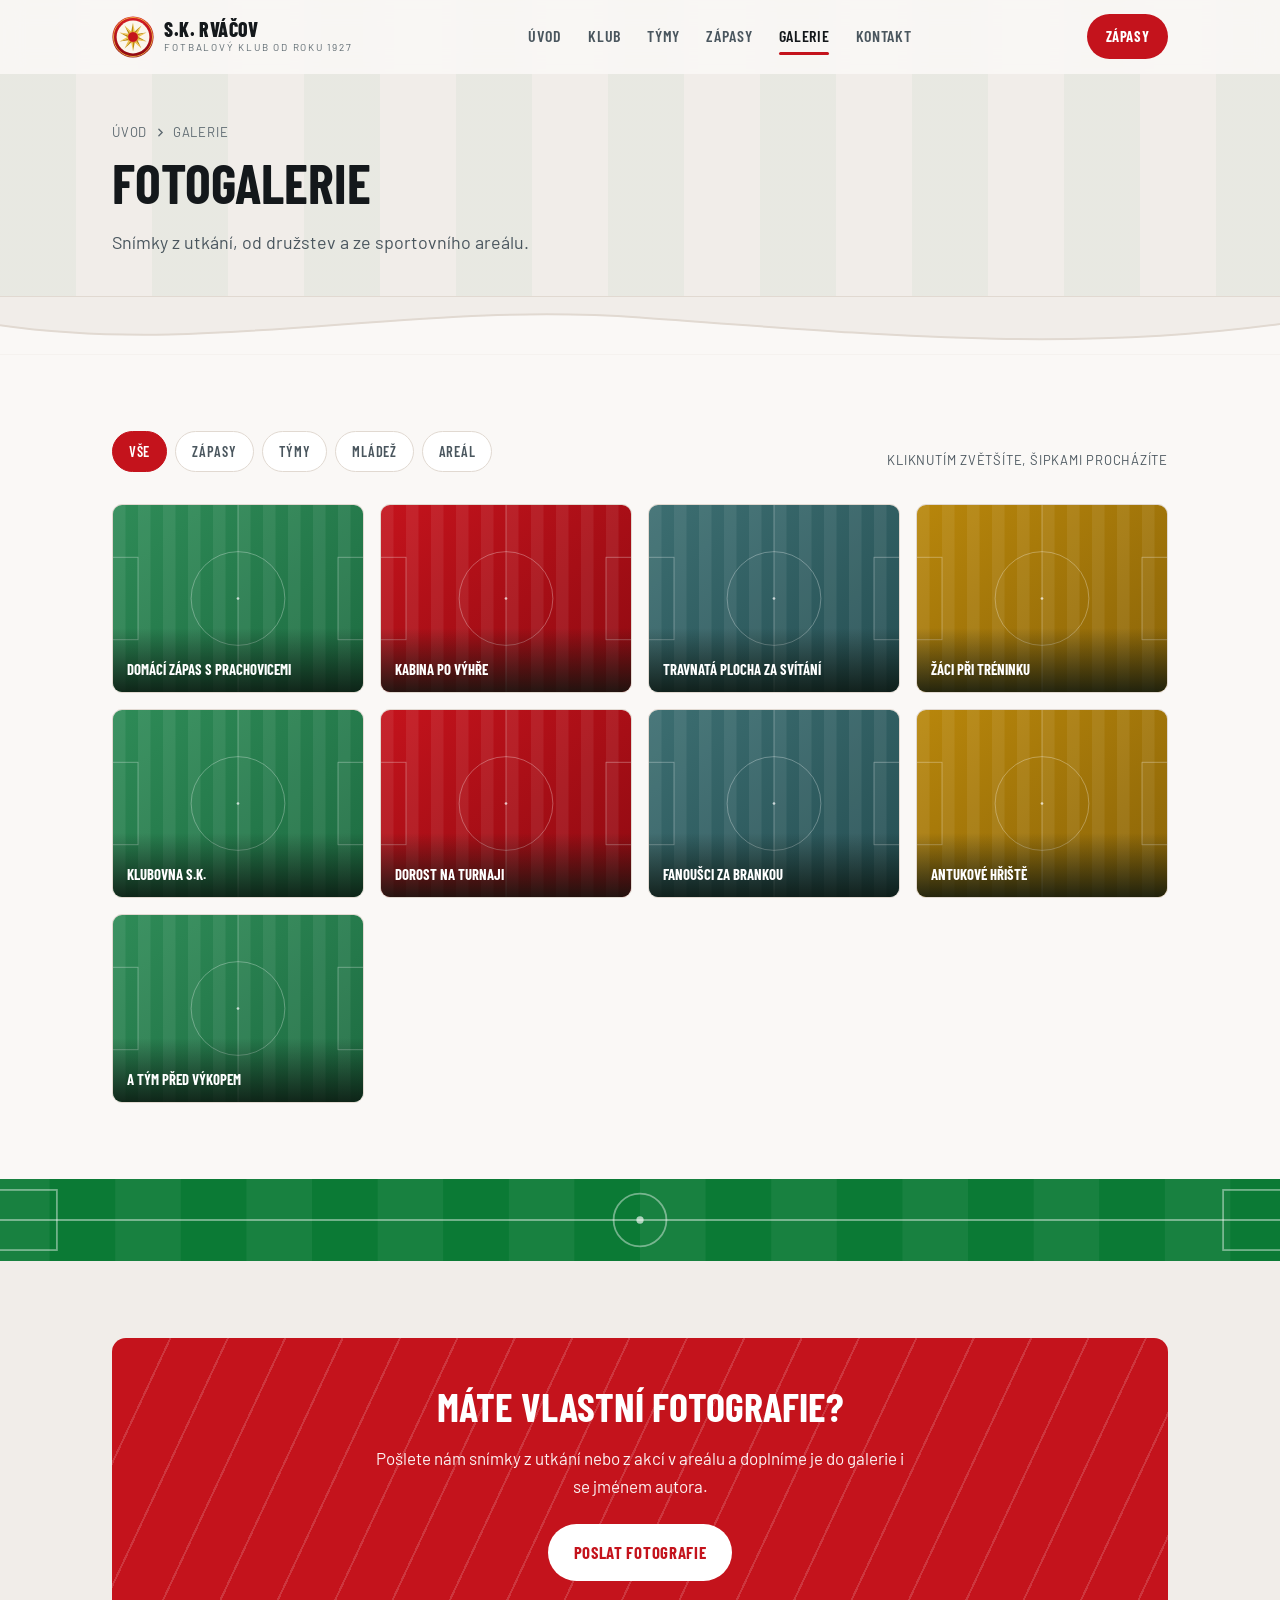
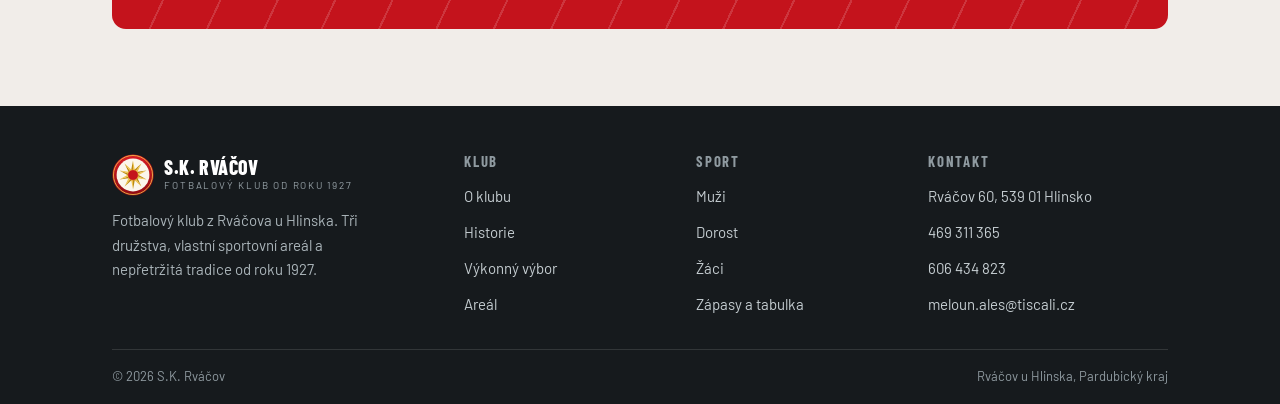
==== commit 55b7cf1a: "Světlý vzhled, fotbalová tematika a přepsané texty Vzhled: - web převeden z tmavého na světlý, tmavý" ====
--- a/galerie.html
+++ b/galerie.html
@@ -1,26 +1,29 @@
 <!DOCTYPE html>
-<html lang="cs" data-theme="dark">
+<html lang="cs">
 <head>
 <meta charset="UTF-8">
 <meta name="viewport" content="width=device-width, initial-scale=1">
-<title>Galerie — S.K. Rváčov</title>
+<title>Fotogalerie, S.K. Rváčov</title>
 <meta name="description" content="Fotogalerie fotbalového klubu S.K. Rváčov u Hlinska.">
-<meta name="theme-color" content="#07090A">
+<meta name="theme-color" content="#FAF8F6">
 <link rel="icon" href="assets/img/favicon.svg" type="image/svg+xml">
 <link rel="preconnect" href="https://fonts.googleapis.com">
 <link rel="preconnect" href="https://fonts.gstatic.com" crossorigin>
 <link href="https://fonts.googleapis.com/css2?family=Barlow+Condensed:wght@600;700;800&family=Barlow:wght@400;500;600&display=swap" rel="stylesheet">
 <link rel="stylesheet" href="assets/css/style.css">
-<script>(function(){var r=document.documentElement;r.classList.add('js');try{var t=localStorage.getItem('skr-theme');if(t==='light'||t==='dark')r.setAttribute('data-theme',t);}catch(e){}})();</script>
+<script>document.documentElement.classList.add('js');</script>
 </head>
 <body>
 <a class="skip-link" href="#main">Přeskočit na obsah</a>
 
 <header class="header">
   <div class="container header__inner">
-    <a class="brand" href="index.html" aria-label="S.K. Rváčov — úvodní stránka">
-      <img class="brand__mark" src="assets/img/mark.svg" alt="" width="40" height="40">
-      <span class="brand__name">S.K. Rváčov</span>
+    <a class="brand" href="index.html" aria-label="S.K. Rváčov, úvodní stránka">
+      <img class="brand__mark" src="assets/img/mark.svg" alt="" width="42" height="42">
+      <span class="brand__text">
+        <span class="brand__name">S.K. Rváčov</span>
+        <span class="brand__sub">Fotbalový klub od roku 1927</span>
+      </span>
     </a>
     <nav class="nav" aria-label="Hlavní navigace">
       <a class="nav__link" href="index.html">Úvod</a>
@@ -31,10 +34,7 @@
       <a class="nav__link" href="kontakt.html">Kontakt</a>
     </nav>
     <div class="header__actions">
-      <button class="icon-btn" type="button" data-theme-toggle aria-label="Přepnout na světlý režim">
-        <svg class="icon-moon" viewBox="0 0 24 24" fill="none" stroke="currentColor" stroke-width="2" stroke-linecap="round" stroke-linejoin="round" aria-hidden="true"><path d="M21 12.8A9 9 0 1 1 11.2 3a7 7 0 0 0 9.8 9.8Z"/></svg>
-        <svg class="icon-sun" viewBox="0 0 24 24" fill="none" stroke="currentColor" stroke-width="2" stroke-linecap="round" stroke-linejoin="round" aria-hidden="true"><circle cx="12" cy="12" r="4"/><path d="M12 2v2M12 20v2M4.9 4.9l1.4 1.4M17.7 17.7l1.4 1.4M2 12h2M20 12h2M4.9 19.1l1.4-1.4M17.7 6.3l1.4-1.4"/></svg>
-      </button>
+      <a class="btn btn--sm" href="zapasy.html">Zápasy</a>
       <button class="icon-btn burger" type="button" data-drawer-open aria-expanded="false" aria-controls="drawer" aria-label="Otevřít menu">
         <svg viewBox="0 0 24 24" fill="none" stroke="currentColor" stroke-width="2.2" stroke-linecap="round" aria-hidden="true"><path d="M4 7h16M4 12h16M4 17h16"/></svg>
       </button>
@@ -45,7 +45,7 @@
 <div class="drawer" id="drawer" aria-hidden="true" role="dialog" aria-modal="true" aria-label="Navigace">
   <div class="drawer__top">
     <span class="brand">
-      <img class="brand__mark" src="assets/img/mark.svg" alt="" width="36" height="36">
+      <img class="brand__mark" src="assets/img/mark.svg" alt="" width="38" height="38">
       <span class="brand__name">S.K. Rváčov</span>
     </span>
     <button class="icon-btn" type="button" data-drawer-close aria-label="Zavřít menu">
@@ -75,18 +75,72 @@
         <svg viewBox="0 0 24 24" fill="none" stroke="currentColor" stroke-width="2.5" stroke-linecap="round" aria-hidden="true"><path d="M9 6l6 6-6 6"/></svg>
         <span>Galerie</span>
       </nav>
-      <h1>Galerie</h1>
-      <p class="lead">
-        Fotky ze zápasů, z brigád a z akcí v areálu.
-      </p>
+      <h1>Fotogalerie</h1>
+      <p class="lead">Snímky z utkání, od družstev a ze sportovního areálu.</p>
     </div>
   </section>
+
+<div class="sep sep--to-base" aria-hidden="true"><svg viewBox="0 0 1440 90" preserveAspectRatio="none"><path class="sep__fill" d="M0,44 C240,92 460,6 720,32 C980,58 1200,88 1440,42 L1440,90 L0,90 Z"/><path class="sep__edge" d="M0,44 C240,92 460,6 720,32 C980,58 1200,88 1440,42"/></svg></div>
 
   <section class="section">
     <div class="container">
-      <div data-render="gallery" data-reveal></div>
+      <div class="section-head section-head--row">
+        <div class="pills" data-filter-group data-filter-target="#gallery" aria-label="Filtr galerie">
+          <button class="pill" type="button" data-filter="all" aria-pressed="true">Vše</button>
+          <button class="pill" type="button" data-filter="zapasy" aria-pressed="false">Zápasy</button>
+          <button class="pill" type="button" data-filter="tym" aria-pressed="false">Týmy</button>
+          <button class="pill" type="button" data-filter="mladez" aria-pressed="false">Mládež</button>
+          <button class="pill" type="button" data-filter="areal" aria-pressed="false">Areál</button>
+        </div>
+        <p class="dim" style="font-size:var(--fs-xs);letter-spacing:.06em;text-transform:uppercase">
+          Kliknutím zvětšíte, šipkami procházíte
+        </p>
+      </div>
+      <div class="gallery" id="gallery" data-render="gallery" data-reveal></div>
     </div>
   </section>
+
+<div class="pitchband" aria-hidden="true">
+  <svg viewBox="0 0 1440 90" preserveAspectRatio="xMidYMid slice">
+    <rect width="1440" height="90" fill="#0B7A35"/>
+    <g fill="#FFFFFF" fill-opacity=".055"><rect x="0" width="72" height="90"/><rect x="144" width="72" height="90"/><rect x="288" width="72" height="90"/><rect x="432" width="72" height="90"/><rect x="576" width="72" height="90"/><rect x="720" width="72" height="90"/><rect x="864" width="72" height="90"/><rect x="1008" width="72" height="90"/><rect x="1152" width="72" height="90"/><rect x="1296" width="72" height="90"/></g>
+    <g stroke="#FFFFFF" stroke-opacity=".42" stroke-width="2" fill="none">
+      <path d="M0 45h1440"/>
+      <circle cx="720" cy="45" r="29"/>
+      <rect x="-40" y="12" width="120" height="66"/>
+      <rect x="1360" y="12" width="120" height="66"/>
+    </g>
+    <circle cx="720" cy="45" r="4" fill="#FFFFFF" fill-opacity=".65"/>
+  </svg>
+</div>
+
+  <section class="section section--alt">
+    <div class="container">
+      <div class="cta" data-reveal>
+        <h2>Máte vlastní fotografie?</h2>
+        <p>Pošlete nám snímky z utkání nebo z akcí v areálu a doplníme je do galerie i se jménem autora.</p>
+        <div class="row">
+          <a class="btn btn--white" href="mailto:meloun.ales@tiscali.cz">Poslat fotografie</a>
+        </div>
+      </div>
+    </div>
+  </section>
+
+<div class="lightbox" id="lightbox" aria-hidden="true" role="dialog" aria-modal="true" aria-label="Náhled fotografie">
+  <button class="icon-btn lightbox__close" type="button" data-lightbox-close aria-label="Zavřít náhled">
+    <svg viewBox="0 0 24 24" fill="none" stroke="currentColor" stroke-width="2.2" stroke-linecap="round" aria-hidden="true"><path d="M6 6l12 12M18 6L6 18"/></svg>
+  </button>
+  <button class="icon-btn lightbox__prev" type="button" data-lightbox-prev aria-label="Předchozí fotografie">
+    <svg viewBox="0 0 24 24" fill="none" stroke="currentColor" stroke-width="2.2" stroke-linecap="round" stroke-linejoin="round" aria-hidden="true"><path d="M15 6l-6 6 6 6"/></svg>
+  </button>
+  <button class="icon-btn lightbox__next" type="button" data-lightbox-next aria-label="Další fotografie">
+    <svg viewBox="0 0 24 24" fill="none" stroke="currentColor" stroke-width="2.2" stroke-linecap="round" stroke-linejoin="round" aria-hidden="true"><path d="M9 6l6 6-6 6"/></svg>
+  </button>
+  <figure class="lightbox__figure">
+    <div class="lightbox__media"></div>
+    <figcaption class="lightbox__cap"></figcaption>
+  </figure>
+</div>
 
 </main>
 
@@ -95,19 +149,30 @@
     <div class="footer__top">
       <div class="footer__brand">
         <span class="brand">
-          <img class="brand__mark" src="assets/img/mark.svg" alt="" width="40" height="40" loading="lazy">
-          <span class="brand__name">S.K. Rváčov</span>
+          <img class="brand__mark" src="assets/img/mark.svg" alt="" width="42" height="42" loading="lazy">
+          <span class="brand__text">
+            <span class="brand__name">S.K. Rváčov</span>
+            <span class="brand__sub">Fotbalový klub od roku 1927</span>
+          </span>
         </span>
-        <p>Fotbalový oddíl z Rváčova u Hlinska. Muži, dorost a žáci. Založeno v roce 1927.</p>
-      </div>
-      <nav aria-label="Patička — stránky">
-        <h2 class="footer__title">Stránky</h2>
+        <p>Fotbalový klub z Rváčova u Hlinska. Tři družstva, vlastní sportovní areál a nepřetržitá tradice od roku 1927.</p>
+      </div>
+      <nav aria-label="Patička, stránky">
+        <h2 class="footer__title">Klub</h2>
         <ul class="footer__list">
           <li><a href="klub.html">O klubu</a></li>
-          <li><a href="tymy.html">Týmy</a></li>
-          <li><a href="zapasy.html">Zápasy</a></li>
-          <li><a href="galerie.html">Galerie</a></li>
-          <li><a href="kontakt.html">Kontakt</a></li>
+          <li><a href="klub.html#historie">Historie</a></li>
+          <li><a href="klub.html#vedeni">Výkonný výbor</a></li>
+          <li><a href="klub.html#areal">Areál</a></li>
+        </ul>
+      </nav>
+      <nav aria-label="Patička, sport">
+        <h2 class="footer__title">Sport</h2>
+        <ul class="footer__list">
+          <li><a href="tymy.html#muzi">Muži</a></li>
+          <li><a href="tymy.html#dorost">Dorost</a></li>
+          <li><a href="tymy.html#zaci">Žáci</a></li>
+          <li><a href="zapasy.html">Zápasy a tabulka</a></li>
         </ul>
       </nav>
       <div>
@@ -122,7 +187,7 @@
     </div>
     <div class="footer__bottom">
       <span>&copy; <span data-year>2026</span> S.K. Rváčov</span>
-      <span>Rváčov u Hlinska</span>
+      <span>Rváčov u Hlinska, Pardubický kraj</span>
     </div>
   </div>
 </footer>
--- a/assets/css/style.css
+++ b/assets/css/style.css
@@ -1,69 +1,21 @@
 /* ==========================================================================
-   S.K. RVÁČOV — styly webu
-   1) Barvy a tokeny  2) Základ  3) Text  4) Rozvržení
-   5) Komponenty      6) Sekce    7) Responzivita
+   S.K. RVÁČOV
+   1) Tokeny  2) Základ  3) Text  4) Rozvržení  5) Předěly sekcí
+   6) Komponenty  7) Sekce  8) Responzivita
    ========================================================================== */
 
-/* ---------- 1) BARVY A TOKENY ------------------------------------------- */
+/* ---------- 1) TOKENY ---------------------------------------------------- */
 :root {
-  /* Značka — vychází z původního znaku klubu */
-  --brand-red:   #E3242B;
-  --brand-dark:  #A8121C;
-  --brand-gold:  #F7C948;
-
-  /* Tmavý režim (výchozí) */
-  --bg:          #07090A;
-  --bg-2:        #0D1113;
-  --surface:     #12171A;
-  --surface-2:   #191F23;
-  --line:        #262F35;
-  --line-strong: #3A464D;
-
-  --text:        #F4F7F8;
-  --text-2:      #B7C2C8;
-  --text-3:      #85939B;
-
-  --accent:      var(--brand-red);   /* plochy a rámečky */
-  --accent-text: #FF7175;            /* červená pro text (kontrast 6,2:1) */
-  --gold:        var(--brand-gold);
-  --win:         #29C765;
-  --loss:        #E3474C;
-
-  --glow:        rgba(227, 36, 43, .22);
-  --scrim:       rgba(7, 9, 10, .82);
-
-  /* Písmo */
-  --font-display: "Barlow Condensed", "Arial Narrow", Arial, sans-serif;
-  --font-body:    "Barlow", -apple-system, BlinkMacSystemFont, "Segoe UI", Roboto, Arial, sans-serif;
-
-  --fs-hero: clamp(2.9rem, 8vw, 6rem);
-  --fs-h1:   clamp(2.3rem, 5.2vw, 4rem);
-  --fs-h2:   clamp(1.8rem, 3.6vw, 2.8rem);
-  --fs-h3:   clamp(1.25rem, 2vw, 1.6rem);
-  --fs-sm:   .9375rem;
-  --fs-xs:   .8125rem;
-
-  /* Prostor */
-  --sp-2: .5rem;  --sp-3: .75rem; --sp-4: 1rem;
-  --sp-5: 1.5rem; --sp-6: 2rem;   --sp-7: 3rem;  --sp-8: 4rem;
-  --section-y: clamp(3.5rem, 7vw, 6rem);
-  --gutter:    clamp(1.15rem, 4vw, 2rem);
-  --container: 1080px;
-  --header-h:  72px;
-
-  --r-sm: 6px; --r-md: 12px; --r-lg: 16px; --r-pill: 999px;
-
-  --sh-1: 0 1px 2px rgba(0,0,0,.3);
-  --sh-2: 0 10px 30px -12px rgba(0,0,0,.6);
-
-  --ease: cubic-bezier(.4, 0, .2, 1);
-  --t: 220ms;
-
-  color-scheme: dark;
-}
-
-/* Světlý režim */
-[data-theme="light"] {
+  /* Klubové barvy, vychází ze znaku */
+  --red:         #C4131C;
+  --red-bright:  #E3242B;
+  --red-dark:    #96070F;
+  --gold:        #7F5903;
+  --gold-bright: #E0A81C;
+  --grass:       #0B7A35;
+  --grass-soft:  #E9F2EC;
+
+  /* Plochy */
   --bg:          #FAF8F6;
   --bg-2:        #F1EDE9;
   --surface:     #FFFFFF;
@@ -71,21 +23,37 @@
   --line:        #E1D9D1;
   --line-strong: #C2B6A9;
 
-  --text:        #14181B;
-  --text-2:      #4A565E;
-  --text-3:      #5C686F;
-
-  --accent:      #C4131C;
-  --accent-text: #C4131C;
-  --gold:        #7F5903;
-  --win:         #0B7A35;
-  --loss:        #C4131C;
-
-  --glow:        rgba(227, 36, 43, .12);
-  --scrim:       rgba(250, 248, 246, .85);
-
-  --sh-1: 0 1px 2px rgba(28,20,14,.07);
-  --sh-2: 0 10px 30px -14px rgba(28,20,14,.2);
+  /* Text */
+  --text:   #14181B;
+  --text-2: #4A565E;
+  --text-3: #5C686F;
+
+  --loss: #C4131C;
+  --draw: #5A656C;
+
+  --font-display: "Barlow Condensed", "Arial Narrow", Arial, sans-serif;
+  --font-body:    "Barlow", -apple-system, BlinkMacSystemFont, "Segoe UI", Roboto, Arial, sans-serif;
+
+  --fs-hero: clamp(2.6rem, 6.5vw, 5rem);
+  --fs-h1:   clamp(2.1rem, 4.6vw, 3.4rem);
+  --fs-h2:   clamp(1.7rem, 3.2vw, 2.5rem);
+  --fs-h3:   clamp(1.2rem, 1.9vw, 1.45rem);
+  --fs-sm:   .9375rem;
+  --fs-xs:   .8125rem;
+
+  --sp-2: .5rem;  --sp-3: .75rem; --sp-4: 1rem;
+  --sp-5: 1.5rem; --sp-6: 2rem;   --sp-7: 3rem;  --sp-8: 4rem;
+  --section-y: clamp(3.25rem, 6vw, 5rem);
+  --gutter:    clamp(1.15rem, 4vw, 2rem);
+  --container: 1120px;
+  --header-h:  74px;
+
+  --r-sm: 6px; --r-md: 10px; --r-lg: 14px; --r-pill: 999px;
+  --sh-1: 0 1px 3px rgba(28,20,14,.07);
+  --sh-2: 0 14px 34px -18px rgba(28,20,14,.3);
+
+  --ease: cubic-bezier(.4, 0, .2, 1);
+  --t: 200ms;
 
   color-scheme: light;
 }
@@ -108,7 +76,6 @@
   line-height: 1.65;
   -webkit-font-smoothing: antialiased;
   overflow-x: hidden;
-  transition: background-color var(--t) var(--ease), color var(--t) var(--ease);
 }
 body.is-locked { overflow: hidden; }
 
@@ -120,56 +87,50 @@
 ul, ol { list-style: none; padding: 0; }
 table { border-collapse: collapse; width: 100%; }
 
-:focus-visible { outline: 3px solid var(--gold); outline-offset: 3px; border-radius: 3px; }
-::selection { background: var(--accent); color: #fff; }
+:focus-visible { outline: 3px solid var(--red); outline-offset: 3px; border-radius: 3px; }
+::selection { background: var(--red); color: #fff; }
 
 .skip-link {
   position: fixed; left: var(--sp-4); top: -100px; z-index: 999;
-  background: var(--accent); color: #fff; padding: .8rem 1.2rem;
+  background: var(--red); color: #fff; padding: .8rem 1.2rem;
   border-radius: var(--r-sm); font-weight: 700;
   transition: top var(--t) var(--ease);
 }
 .skip-link:focus { top: var(--sp-4); }
 
 /* ---------- 3) TEXT ------------------------------------------------------ */
-h1, h2, h3 {
-  font-family: var(--font-display);
-  font-weight: 700;
-  line-height: 1;
-  text-wrap: balance;
-}
+h1, h2, h3 { font-family: var(--font-display); font-weight: 700; line-height: 1.04; text-wrap: balance; }
 h1 { font-size: var(--fs-h1); }
 h2 { font-size: var(--fs-h2); }
 h3 { font-size: var(--fs-h3); line-height: 1.15; }
 p  { text-wrap: pretty; }
 
 .display {
-  font-family: var(--font-display);
-  font-weight: 800;
-  font-size: var(--fs-hero);
-  line-height: .88;
-  letter-spacing: -.015em;
-  text-transform: uppercase;
-}
-.outline {
-  color: transparent;
-  -webkit-text-stroke: 2px var(--gold);
-  paint-order: stroke fill;
-}
-@supports not (-webkit-text-stroke: 1px red) { .outline { color: var(--gold); } }
+  font-family: var(--font-display); font-weight: 800;
+  font-size: var(--fs-hero); line-height: .94;
+  letter-spacing: -.01em; text-transform: uppercase;
+}
+.display .accent { color: var(--red); }
 
 .eyebrow {
-  display: inline-flex; align-items: center; gap: .6rem;
-  font-family: var(--font-display); font-size: .75rem; font-weight: 600;
-  letter-spacing: .24em; text-transform: uppercase; color: var(--gold);
-}
-.eyebrow::before { content: ""; width: 24px; height: 2px; background: var(--accent); flex: none; }
-
-.lead  { font-size: clamp(1.05rem, 1.5vw, 1.2rem); color: var(--text-2); max-width: 60ch; }
+  display: inline-flex; align-items: center; gap: .55rem;
+  font-family: var(--font-display); font-size: .78rem; font-weight: 700;
+  letter-spacing: .18em; text-transform: uppercase; color: var(--red);
+}
+.eyebrow::before { content: ""; width: 22px; height: 3px; border-radius: 2px; background: var(--red); flex: none; }
+
+.lead  { font-size: clamp(1.05rem, 1.4vw, 1.16rem); color: var(--text-2); max-width: 64ch; }
 .muted { color: var(--text-2); }
 .dim   { color: var(--text-3); }
-.txt-win  { color: var(--win); }
-.txt-loss { color: var(--loss); }
+
+.tag {
+  display: inline-block; padding: .2rem .55rem;
+  font-family: var(--font-display); font-size: .74rem; font-weight: 700;
+  letter-spacing: .1em; text-transform: uppercase;
+  color: var(--grass); background: var(--grass-soft);
+  border: 1px solid color-mix(in srgb, var(--grass) 24%, transparent);
+  border-radius: var(--r-sm);
+}
 
 .visually-hidden {
   position: absolute !important; width: 1px; height: 1px; padding: 0; margin: -1px;
@@ -188,7 +149,11 @@
 
 .section-head { margin-bottom: var(--sp-6); }
 .section-head h2 { margin-top: var(--sp-3); text-transform: uppercase; }
-.section-head p  { margin-top: var(--sp-3); color: var(--text-2); max-width: 60ch; }
+.section-head p  { margin-top: var(--sp-3); color: var(--text-2); max-width: 64ch; }
+.section-head--row {
+  display: flex; flex-wrap: wrap; align-items: flex-end;
+  justify-content: space-between; gap: var(--sp-4);
+}
 
 .stack { display: flex; flex-direction: column; gap: var(--sp-4); }
 .row   { display: flex; align-items: center; gap: var(--sp-4); flex-wrap: wrap; }
@@ -196,343 +161,433 @@
 .grid-3 { display: grid; grid-template-columns: repeat(3, minmax(0, 1fr)); gap: var(--sp-4); }
 .grid-4 { display: grid; grid-template-columns: repeat(4, minmax(0, 1fr)); gap: var(--sp-4); }
 
-hr.divider { height: 1px; background: var(--line); border: 0; }
-
-/* ---------- 5) KOMPONENTY ------------------------------------------------ */
-
-/* Tlačítka */
+/* ---------- 5) PŘEDĚLY SEKCÍ --------------------------------------------- */
+
+/* Vlnka nebo šikmý řez */
+.sep { line-height: 0; overflow: hidden; }
+.sep svg { display: block; width: 100%; height: clamp(36px, 4.5vw, 62px); }
+.sep__fill { fill: currentColor; }
+.sep__edge { fill: none; stroke: var(--line); stroke-width: 2; vector-effect: non-scaling-stroke; }
+.sep--to-alt  { background: var(--bg);   color: var(--bg-2); }
+.sep--to-base { background: var(--bg-2); color: var(--bg); }
+
+/* Pás trávníku se středovým kruhem */
+.pitchband { line-height: 0; overflow: hidden; }
+.pitchband svg { display: block; width: 100%; height: clamp(54px, 6.5vw, 82px); }
+
+/* ---------- 6) KOMPONENTY ------------------------------------------------ */
+
 .btn {
-  --btn-bg: var(--accent);
+  --btn-bg: var(--red);
   --btn-fg: #fff;
   display: inline-flex; align-items: center; justify-content: center; gap: .5rem;
-  min-height: 48px; padding: .85rem 1.6rem;
+  min-height: 48px; padding: .8rem 1.5rem;
   font-family: var(--font-display); font-size: 1.05rem; font-weight: 700;
-  letter-spacing: .05em; text-transform: uppercase;
+  letter-spacing: .04em; text-transform: uppercase;
   background: var(--btn-bg); color: var(--btn-fg);
   border: 2px solid transparent; border-radius: var(--r-pill);
   transition: background-color var(--t) var(--ease), color var(--t) var(--ease),
-              border-color var(--t) var(--ease);
-}
-.btn:hover { --btn-bg: var(--brand-dark); }
+              border-color var(--t) var(--ease), box-shadow var(--t) var(--ease);
+}
+.btn:hover { --btn-bg: var(--red-dark); box-shadow: var(--sh-2); }
 .btn svg { width: 19px; height: 19px; flex: none; }
-
 .btn--ghost { --btn-bg: transparent; --btn-fg: var(--text); border-color: var(--line-strong); }
-.btn--ghost:hover { --btn-bg: var(--surface-2); border-color: var(--text-3); }
-
-.btn--gold { --btn-bg: var(--brand-gold); --btn-fg: #1A1206; }
-.btn--gold:hover { --btn-bg: #FFD766; }
-
-.btn--sm { min-height: 40px; padding: .55rem 1.1rem; font-size: .92rem; }
+.btn--ghost:hover { --btn-bg: var(--surface); border-color: var(--text-3); box-shadow: var(--sh-1); }
+.btn--white { --btn-bg: #fff; --btn-fg: var(--red); }
+.btn--white:hover { --btn-bg: #fff; --btn-fg: var(--red-dark); }
+.btn--sm { min-height: 40px; padding: .5rem 1.05rem; font-size: .92rem; }
 .btn--block { width: 100%; }
 
 .link-arrow {
-  display: inline-flex; align-items: center; gap: .5rem;
-  font-family: var(--font-display); font-weight: 700; font-size: 1rem;
-  letter-spacing: .06em; text-transform: uppercase; color: var(--text);
-  transition: color var(--t) var(--ease), gap var(--t) var(--ease);
-}
-.link-arrow svg { width: 18px; height: 18px; }
-.link-arrow:hover { color: var(--accent-text); gap: .75rem; }
-
-/* Karta */
+  display: inline-flex; align-items: center; gap: .45rem;
+  font-family: var(--font-display); font-weight: 700; font-size: .98rem;
+  letter-spacing: .05em; text-transform: uppercase; color: var(--red);
+  transition: gap var(--t) var(--ease);
+}
+.link-arrow svg { width: 17px; height: 17px; }
+.link-arrow:hover { gap: .7rem; }
+
 .card {
-  background: var(--surface);
-  border: 1px solid var(--line);
-  border-radius: var(--r-lg);
-  padding: var(--sp-5);
-  transition: border-color var(--t) var(--ease);
-}
-.card:hover { border-color: var(--line-strong); }
-
-/* Prázdný stav */
+  background: var(--surface); border: 1px solid var(--line);
+  border-radius: var(--r-lg); padding: var(--sp-5);
+  transition: border-color var(--t) var(--ease), box-shadow var(--t) var(--ease);
+}
+.card:hover { border-color: var(--line-strong); box-shadow: var(--sh-1); }
+
 .empty {
-  display: flex; flex-direction: column; align-items: center; gap: var(--sp-4);
-  text-align: center;
-  padding: var(--sp-7) var(--sp-5);
-  border: 1px dashed var(--line-strong);
-  border-radius: var(--r-lg);
-  color: var(--text-2);
-}
-.empty svg { width: 34px; height: 34px; color: var(--text-3); }
-.empty p { max-width: 46ch; }
+  padding: var(--sp-7) var(--sp-5); text-align: center;
+  border: 1px dashed var(--line-strong); border-radius: var(--r-lg);
+  background: var(--surface); color: var(--text-2);
+}
 
 /* Hlavička */
 .header {
   position: fixed; inset: 0 0 auto 0; z-index: 30;
-  height: var(--header-h);
-  display: flex; align-items: center;
+  height: var(--header-h); display: flex; align-items: center;
+  background: color-mix(in srgb, var(--bg) 90%, transparent);
+  backdrop-filter: blur(12px); -webkit-backdrop-filter: blur(12px);
   border-bottom: 1px solid transparent;
-  transition: background-color var(--t) var(--ease), border-color var(--t) var(--ease);
-}
-.header.is-stuck {
-  background: var(--scrim);
-  backdrop-filter: blur(14px); -webkit-backdrop-filter: blur(14px);
-  border-bottom-color: var(--line);
-}
+  transition: border-color var(--t) var(--ease), box-shadow var(--t) var(--ease);
+}
+.header.is-stuck { border-bottom-color: var(--line); box-shadow: var(--sh-1); }
 .header__inner { display: flex; align-items: center; justify-content: space-between; gap: var(--sp-4); width: 100%; }
 
-.brand { display: flex; align-items: center; gap: .7rem; flex: none; }
-.brand__mark { width: 40px; height: 40px; flex: none; }
-.brand__name {
-  font-family: var(--font-display); font-weight: 800; font-size: 1.28rem;
-  letter-spacing: .03em; text-transform: uppercase; line-height: 1;
-}
-
-.nav { display: flex; align-items: center; gap: .2rem; }
+.brand { display: flex; align-items: center; gap: .65rem; flex: none; }
+.brand__mark { width: 42px; height: 42px; flex: none; }
+.brand__text { display: flex; flex-direction: column; line-height: 1; }
+.brand__name { font-family: var(--font-display); font-weight: 800; font-size: 1.24rem; letter-spacing: .02em; text-transform: uppercase; }
+.brand__sub { font-size: .62rem; letter-spacing: .18em; text-transform: uppercase; color: var(--text-3); margin-top: 3px; }
+
+.nav { display: flex; align-items: center; gap: .1rem; }
 .nav__link {
-  position: relative; padding: .5rem .8rem;
+  position: relative; padding: .5rem .78rem;
   font-family: var(--font-display); font-size: 1rem; font-weight: 600;
-  letter-spacing: .06em; text-transform: uppercase;
-  color: var(--text-2);
+  letter-spacing: .04em; text-transform: uppercase; color: var(--text-2);
   transition: color var(--t) var(--ease);
 }
 .nav__link::after {
-  content: ""; position: absolute; left: .8rem; right: .8rem; bottom: .25rem; height: 2px;
-  background: var(--accent); transform: scaleX(0); transform-origin: left;
+  content: ""; position: absolute; left: .78rem; right: .78rem; bottom: .2rem; height: 3px;
+  border-radius: 2px; background: var(--red);
+  transform: scaleX(0); transform-origin: left;
   transition: transform var(--t) var(--ease);
 }
 .nav__link:hover { color: var(--text); }
 .nav__link:hover::after { transform: scaleX(1); }
 .nav__link[aria-current="page"] { color: var(--text); }
-.nav__link[aria-current="page"]::after { transform: scaleX(1); background: var(--gold); }
+.nav__link[aria-current="page"]::after { transform: scaleX(1); }
 
 .header__actions { display: flex; align-items: center; gap: .5rem; flex: none; }
 
 .icon-btn {
-  width: 44px; height: 44px; flex: none;
-  display: grid; place-items: center;
+  width: 44px; height: 44px; flex: none; display: grid; place-items: center;
   border: 1px solid var(--line); border-radius: var(--r-pill);
-  color: var(--text-2);
-  transition: color var(--t) var(--ease), border-color var(--t) var(--ease), background-color var(--t) var(--ease);
-}
-.icon-btn:hover { color: var(--text); border-color: var(--line-strong); background: var(--surface-2); }
+  background: var(--surface); color: var(--text-2);
+  transition: color var(--t) var(--ease), border-color var(--t) var(--ease);
+}
+.icon-btn:hover { color: var(--text); border-color: var(--line-strong); }
 .icon-btn svg { width: 20px; height: 20px; }
-[data-theme="light"] .icon-btn .icon-moon { display: none; }
-.icon-btn .icon-sun { display: none; }
-[data-theme="light"] .icon-btn .icon-sun { display: block; }
-
 .burger { display: none; }
 
-/* Mobilní menu */
 .drawer {
-  position: fixed; inset: 0; z-index: 40;
-  background: var(--bg);
+  position: fixed; inset: 0; z-index: 40; background: var(--bg);
   display: flex; flex-direction: column;
   padding: var(--sp-4) var(--gutter) var(--sp-6);
   transform: translateX(100%); visibility: hidden;
-  transition: transform 320ms var(--ease), visibility 320ms;
+  transition: transform 300ms var(--ease), visibility 300ms;
 }
 .drawer.is-open { transform: translateX(0); visibility: visible; }
 .drawer__top { display: flex; align-items: center; justify-content: space-between; height: calc(var(--header-h) - var(--sp-4)); }
 .drawer__nav { display: flex; flex-direction: column; margin-top: var(--sp-5); }
 .drawer__link {
-  font-family: var(--font-display); font-weight: 700; font-size: 1.9rem;
+  font-family: var(--font-display); font-weight: 700; font-size: 1.8rem;
   text-transform: uppercase; color: var(--text-2);
   padding: .5rem 0; border-bottom: 1px solid var(--line);
   transition: color var(--t) var(--ease);
 }
-.drawer__link:hover { color: var(--text); }
-.drawer__link[aria-current="page"] { color: var(--gold); }
+.drawer__link:hover, .drawer__link[aria-current="page"] { color: var(--red); }
 .drawer__foot { margin-top: auto; padding-top: var(--sp-5); color: var(--text-3); font-size: var(--fs-sm); }
 
 /* Nejbližší zápas */
-.next-match {
-  border: 1px solid var(--line); border-left: 3px solid var(--accent);
-  border-radius: var(--r-lg); background: var(--surface);
-  padding: var(--sp-5);
-}
-.next-match__comp {
-  font-family: var(--font-display); font-size: var(--fs-xs); font-weight: 600;
-  letter-spacing: .16em; text-transform: uppercase; color: var(--gold);
-}
-.next-match__teams {
-  font-family: var(--font-display); font-weight: 700; font-size: 1.6rem;
-  text-transform: uppercase; line-height: 1.1; margin-top: var(--sp-3);
-}
-.next-match__when  { margin-top: var(--sp-3); color: var(--text-2); }
-.next-match__where { color: var(--text-3); font-size: var(--fs-sm); }
+.match { border: 1px solid var(--line); border-radius: var(--r-lg); overflow: hidden; background: var(--surface); box-shadow: var(--sh-1); }
+.match__head {
+  display: flex; align-items: center; justify-content: space-between; gap: var(--sp-3);
+  padding: .65rem var(--sp-5); background: var(--red); color: #fff;
+  font-family: var(--font-display); font-size: .8rem; font-weight: 700;
+  letter-spacing: .1em; text-transform: uppercase;
+}
+.match__body { padding: var(--sp-6) var(--sp-5); }
+.match__teams { display: grid; grid-template-columns: minmax(0,1fr) auto minmax(0,1fr); align-items: center; gap: var(--sp-4); }
+.match__team { display: flex; flex-direction: column; align-items: center; gap: .6rem; text-align: center; }
+.match__badge {
+  width: 54px; height: 54px; border-radius: 50%; display: grid; place-items: center;
+  background: var(--surface-2); border: 1px solid var(--line);
+  font-family: var(--font-display); font-weight: 800; font-size: 1.15rem; color: var(--text-2);
+}
+.match__team.is-us .match__badge { background: var(--red); border-color: transparent; color: #fff; }
+.match__name { font-family: var(--font-display); font-weight: 700; font-size: 1.02rem; text-transform: uppercase; line-height: 1.1; }
+.match__vs { font-family: var(--font-display); font-weight: 700; font-size: 1.05rem; color: var(--text-3); }
+.match__meta {
+  display: flex; flex-wrap: wrap; justify-content: center; gap: var(--sp-4);
+  margin-top: var(--sp-5); padding-top: var(--sp-5); border-top: 1px solid var(--line);
+  font-size: var(--fs-sm); color: var(--text-2);
+}
 
 /* Seznam zápasů */
-.fixture-list { display: flex; flex-direction: column; gap: var(--sp-3); }
+.fixtures { display: flex; flex-direction: column; gap: var(--sp-3); }
 .fixture {
-  display: grid; grid-template-columns: 74px 1fr auto;
-  align-items: center; gap: var(--sp-4);
-  padding: var(--sp-4);
-  border: 1px solid var(--line); border-radius: var(--r-md);
-  background: var(--surface);
-  transition: border-color var(--t) var(--ease);
-}
-.fixture:hover { border-color: var(--line-strong); }
-.fixture__date { font-family: var(--font-display); line-height: 1.1; }
-.fixture__day  { display: block; font-size: 1.4rem; font-weight: 800; }
-.fixture__mon  { display: block; font-size: .72rem; letter-spacing: .14em; text-transform: uppercase; color: var(--text-3); }
+  display: grid; grid-template-columns: 56px minmax(0,1fr) auto; align-items: center; gap: var(--sp-4);
+  padding: var(--sp-4); background: var(--surface);
+  border: 1px solid var(--line); border-left: 4px solid var(--line-strong);
+  border-radius: var(--r-md);
+  transition: box-shadow var(--t) var(--ease);
+}
+.fixture:hover { box-shadow: var(--sh-1); }
+.fixture.is-win  { border-left-color: var(--grass); }
+.fixture.is-draw { border-left-color: var(--draw); }
+.fixture.is-loss { border-left-color: var(--loss); }
+.fixture__date { text-align: center; font-family: var(--font-display); line-height: 1.05; }
+.fixture__date b { display: block; font-size: 1.35rem; font-weight: 800; }
+.fixture__date span { display: block; font-size: .7rem; letter-spacing: .08em; text-transform: uppercase; color: var(--text-3); }
 .fixture__main { min-width: 0; }
-.fixture__teams { font-family: var(--font-display); font-weight: 700; font-size: 1.15rem; text-transform: uppercase; line-height: 1.15; }
-.fixture__sub   { font-size: var(--fs-xs); color: var(--text-3); margin-top: .15rem; }
-.fixture__score { font-family: var(--font-display); font-weight: 800; font-size: 1.45rem; font-variant-numeric: tabular-nums; }
-.fixture__time  { font-family: var(--font-display); font-weight: 700; font-size: 1.2rem; color: var(--text-2); }
-
-/* Tabulka soutěže */
-.table-wrap {
-  overflow-x: auto; -webkit-overflow-scrolling: touch;
-  border: 1px solid var(--line); border-radius: var(--r-lg); background: var(--surface);
-}
-.ltable { min-width: 540px; font-variant-numeric: tabular-nums; }
+.fixture__teams { font-family: var(--font-display); font-weight: 700; font-size: 1.1rem; text-transform: uppercase; line-height: 1.15; }
+.fixture__teams i { font-style: normal; color: var(--text-3); font-weight: 600; }
+.fixture__sub { font-size: var(--fs-xs); color: var(--text-3); margin-top: .1rem; }
+.fixture__score, .fixture__time { font-family: var(--font-display); font-weight: 800; font-size: 1.35rem; font-variant-numeric: tabular-nums; }
+.fixture__time { color: var(--text-2); font-size: 1.15rem; }
+.fixture.is-win  .fixture__score { color: var(--grass); }
+.fixture.is-loss .fixture__score { color: var(--loss); }
+
+/* Tabulka */
+.table-wrap { overflow-x: auto; -webkit-overflow-scrolling: touch; border: 1px solid var(--line); border-radius: var(--r-lg); background: var(--surface); }
+.ltable { min-width: 560px; font-variant-numeric: tabular-nums; }
 .ltable th {
-  padding: .8rem .7rem; text-align: center; white-space: nowrap;
+  padding: .75rem .7rem; text-align: center; white-space: nowrap;
   font-family: var(--font-display); font-size: .76rem; font-weight: 700;
-  letter-spacing: .13em; text-transform: uppercase; color: var(--text-3);
+  letter-spacing: .08em; text-transform: uppercase; color: var(--text-3);
   background: var(--surface-2); border-bottom: 1px solid var(--line);
 }
-.ltable th:nth-child(2), .ltable td.club { text-align: left; }
-.ltable td {
-  padding: .75rem .7rem; text-align: center;
-  border-bottom: 1px solid var(--line); font-size: var(--fs-sm); color: var(--text-2);
-}
+.ltable th:nth-child(2) { text-align: left; }
+.ltable td { padding: .65rem .7rem; text-align: center; border-bottom: 1px solid var(--line); font-size: var(--fs-sm); color: var(--text-2); }
 .ltable tbody tr:last-child td { border-bottom: 0; }
-.ltable .pos  { font-family: var(--font-display); font-weight: 700; color: var(--text-3); width: 42px; }
-.ltable .club { font-family: var(--font-display); font-weight: 700; font-size: 1rem; text-transform: uppercase; color: var(--text); white-space: nowrap; }
-.ltable .pts  { font-family: var(--font-display); font-weight: 800; font-size: 1.1rem; color: var(--text); }
-.ltable tr.is-own { background: color-mix(in srgb, var(--accent) 10%, transparent); }
-.ltable tr.is-own .pos { color: var(--accent-text); }
-
-/* Upozornění na ukázková data */
-.notice {
-  display: flex; align-items: flex-start; gap: .6rem;
-  padding: .8rem 1rem; margin-bottom: var(--sp-5);
-  border: 1px solid color-mix(in srgb, var(--gold) 40%, transparent);
-  background: color-mix(in srgb, var(--gold) 12%, transparent);
-  border-radius: var(--r-md);
-  font-size: var(--fs-sm); color: var(--text-2);
-}
-.notice svg { width: 18px; height: 18px; flex: none; margin-top: .2rem; color: var(--gold); }
-.notice b { color: var(--text); }
+.ltable tbody tr:hover { background: var(--surface-2); }
+.ltable .pos { font-family: var(--font-display); font-weight: 700; color: var(--text-3); width: 38px; }
+.ltable .club {
+  display: flex; align-items: center; gap: .55rem; text-align: left;
+  font-family: var(--font-display); font-weight: 700; font-size: 1rem;
+  text-transform: uppercase; color: var(--text); white-space: nowrap;
+}
+.ltable .club__badge {
+  width: 26px; height: 26px; border-radius: 50%; flex: none;
+  display: grid; place-items: center; background: var(--surface-2);
+  border: 1px solid var(--line);
+  font-size: .7rem; font-weight: 800; color: var(--text-2);
+}
+.ltable .pts { font-family: var(--font-display); font-weight: 800; font-size: 1.08rem; color: var(--text); }
+.ltable tr.is-own { background: color-mix(in srgb, var(--red) 7%, transparent); }
+.ltable tr.is-own:hover { background: color-mix(in srgb, var(--red) 11%, transparent); }
+.ltable tr.is-own .pos { color: var(--red); }
+.ltable tr.is-own .club__badge { background: var(--red); border-color: transparent; color: #fff; }
 
 /* Soupisky */
-.squad + .squad { margin-top: var(--sp-7); }
-.squad__head { margin-bottom: var(--sp-4); }
+.squad + .squad { margin-top: var(--sp-8); }
+.squad__head { margin-bottom: var(--sp-5); padding-bottom: var(--sp-4); border-bottom: 2px solid var(--line); }
 .squad__name { font-size: var(--fs-h2); text-transform: uppercase; }
 .squad__note { color: var(--text-2); font-size: var(--fs-sm); margin-top: .25rem; }
 
-.roster {
-  display: flex; flex-direction: column; gap: 1px;
-  background: var(--line); border: 1px solid var(--line);
-  border-radius: var(--r-lg); overflow: hidden;
-}
-.roster__row {
-  display: grid; grid-template-columns: 48px 1fr auto;
-  align-items: center; gap: var(--sp-4);
-  padding: .7rem var(--sp-5); background: var(--surface);
-  transition: background-color var(--t) var(--ease);
-}
-.roster__row:hover { background: var(--surface-2); }
-.roster__num {
-  font-family: var(--font-display); font-weight: 800; font-size: 1.15rem;
-  color: var(--accent-text); text-align: center; font-variant-numeric: tabular-nums;
-}
-.roster__name { font-family: var(--font-display); font-weight: 700; font-size: 1.15rem; text-transform: uppercase; }
-.roster__post { font-size: var(--fs-xs); letter-spacing: .1em; text-transform: uppercase; color: var(--text-3); }
+.players { display: grid; grid-template-columns: repeat(auto-fill, minmax(200px, 1fr)); gap: var(--sp-4); }
+.player {
+  position: relative; overflow: hidden;
+  padding: var(--sp-5); background: var(--surface);
+  border: 1px solid var(--line); border-radius: var(--r-lg);
+  transition: border-color var(--t) var(--ease), box-shadow var(--t) var(--ease);
+}
+.player:hover { border-color: var(--line-strong); box-shadow: var(--sh-1); }
+.player__num {
+  position: absolute; right: .7rem; top: .3rem;
+  font-family: var(--font-display); font-weight: 800; font-size: 3rem; line-height: 1;
+  color: var(--surface-2); pointer-events: none;
+}
+.player__post { position: relative; font-size: var(--fs-xs); letter-spacing: .08em; text-transform: uppercase; color: var(--red); font-weight: 600; }
+.player__name { position: relative; font-family: var(--font-display); font-weight: 700; font-size: 1.18rem; text-transform: uppercase; line-height: 1.1; margin-top: .25rem; }
+.player__stats { position: relative; display: flex; gap: var(--sp-5); margin-top: var(--sp-4); padding-top: var(--sp-4); border-top: 1px solid var(--line); }
+.player__stats span { display: flex; flex-direction: column; font-size: .64rem; letter-spacing: .08em; text-transform: uppercase; color: var(--text-3); }
+.player__stats b { font-family: var(--font-display); font-size: 1.05rem; font-weight: 800; color: var(--text); }
 
 /* Aktuality */
-.news-list { display: flex; flex-direction: column; gap: var(--sp-4); }
-.news-item {
-  padding: var(--sp-5);
-  border: 1px solid var(--line); border-radius: var(--r-lg); background: var(--surface);
-  transition: border-color var(--t) var(--ease);
-}
-.news-item:hover { border-color: var(--line-strong); }
-.news-item__date  { font-family: var(--font-display); font-size: var(--fs-xs); letter-spacing: .13em; text-transform: uppercase; color: var(--text-3); }
-.news-item__title { font-family: var(--font-display); font-weight: 700; font-size: 1.35rem; text-transform: uppercase; line-height: 1.15; margin-top: .35rem; }
-.news-item__text  { color: var(--text-2); font-size: var(--fs-sm); margin-top: .5rem; }
-
-/* Časová osa */
-.timeline { position: relative; padding-left: 1.9rem; }
-.timeline::before {
-  content: ""; position: absolute; left: 6px; top: .5rem; bottom: .5rem; width: 2px;
-  background: linear-gradient(180deg, var(--accent), var(--gold));
-}
-.tl-item { position: relative; padding-bottom: var(--sp-5); }
-.tl-item:last-child { padding-bottom: 0; }
-.tl-item::before {
-  content: ""; position: absolute; left: -1.9rem; top: .5rem;
-  width: 14px; height: 14px; border-radius: 50%;
-  background: var(--bg); border: 3px solid var(--accent);
-}
-.tl-item__year { font-family: var(--font-display); font-weight: 800; font-size: 1.35rem; color: var(--gold); line-height: 1.1; }
-.tl-item__text { color: var(--text-2); font-size: var(--fs-sm); margin-top: .2rem; max-width: 58ch; }
-
-/* Vedení klubu */
-.board { display: flex; flex-direction: column; gap: 1px; background: var(--line); border: 1px solid var(--line); border-radius: var(--r-lg); overflow: hidden; }
+.news-grid { display: grid; grid-template-columns: repeat(auto-fill, minmax(270px, 1fr)); gap: var(--sp-5); }
+.news {
+  display: flex; flex-direction: column; overflow: hidden;
+  background: var(--surface); border: 1px solid var(--line); border-radius: var(--r-lg);
+  transition: box-shadow var(--t) var(--ease), transform var(--t) var(--ease);
+}
+.news:hover { box-shadow: var(--sh-2); transform: translateY(-2px); }
+.news__art { aspect-ratio: 16 / 9; border-bottom: 1px solid var(--line); }
+.news__art svg { width: 100%; height: 100%; object-fit: cover; }
+.news__body { padding: var(--sp-5); display: flex; flex-direction: column; flex: 1; }
+.news__meta { display: flex; align-items: center; justify-content: space-between; gap: var(--sp-3); font-size: var(--fs-xs); color: var(--text-3); }
+.news__title { font-family: var(--font-display); font-weight: 700; font-size: 1.26rem; text-transform: uppercase; line-height: 1.12; margin-top: .6rem; }
+.news__text { color: var(--text-2); font-size: var(--fs-sm); margin-top: .5rem; }
+
+/* Historie, lineární osa */
+.timeline {
+  display: flex; gap: var(--sp-4);
+  overflow-x: auto; scroll-snap-type: x proximity;
+  padding-bottom: var(--sp-5);
+  scrollbar-width: thin;
+}
+.timeline::-webkit-scrollbar { height: 8px; }
+.timeline::-webkit-scrollbar-track { background: var(--bg-2); border-radius: 4px; }
+.timeline::-webkit-scrollbar-thumb { background: var(--line-strong); border-radius: 4px; }
+
+.tl {
+  position: relative; flex: 0 0 min(248px, 76vw);
+  scroll-snap-align: start; padding-top: 54px;
+}
+.tl::before {
+  content: ""; position: absolute; left: 0; right: calc(var(--sp-4) * -1); top: 42px;
+  height: 3px; background: var(--line-strong);
+}
+.tl:last-child::before { right: 50%; }
+.tl__year {
+  position: absolute; top: 0; left: 0;
+  font-family: var(--font-display); font-weight: 800; font-size: 1.5rem;
+  line-height: 1; color: var(--red); font-variant-numeric: tabular-nums;
+}
+.tl__dot {
+  position: absolute; top: 35px; left: 0;
+  width: 17px; height: 17px; border-radius: 50%;
+  background: var(--surface); border: 3px solid var(--line-strong);
+}
+.tl.is-major .tl__dot { border-color: var(--red); background: var(--red); }
+.tl__text {
+  display: block; margin-top: var(--sp-4); height: calc(100% - var(--sp-4));
+  padding: var(--sp-4); background: var(--surface);
+  border: 1px solid var(--line); border-radius: var(--r-md);
+  font-size: var(--fs-sm); color: var(--text-2);
+}
+.tl.is-major .tl__text { border-color: color-mix(in srgb, var(--red) 30%, transparent); color: var(--text); }
+.timeline-hint { display: inline-flex; align-items: center; gap: .4rem; font-size: var(--fs-xs); color: var(--text-3); }
+.timeline-hint svg { width: 15px; height: 15px; }
+
+/* Vedení */
+.board { display: grid; grid-template-columns: repeat(auto-fit, minmax(215px, 1fr)); gap: var(--sp-4); }
 .board__item {
-  display: flex; flex-wrap: wrap; align-items: baseline; justify-content: space-between; gap: var(--sp-3);
-  padding: var(--sp-4) var(--sp-5); background: var(--surface);
-}
-.board__name { font-family: var(--font-display); font-weight: 700; font-size: 1.2rem; text-transform: uppercase; }
+  display: flex; flex-direction: column; gap: .25rem;
+  padding: var(--sp-5); background: var(--surface);
+  border: 1px solid var(--line); border-radius: var(--r-lg);
+  transition: box-shadow var(--t) var(--ease);
+}
+.board__item:hover { box-shadow: var(--sh-1); }
+.board__avatar {
+  width: 44px; height: 44px; border-radius: 50%; display: grid; place-items: center;
+  background: var(--red); color: #fff;
+  font-family: var(--font-display); font-weight: 800; font-size: .95rem; margin-bottom: var(--sp-3);
+}
+.board__name { font-family: var(--font-display); font-weight: 700; font-size: 1.15rem; text-transform: uppercase; }
 .board__role { color: var(--text-2); font-size: var(--fs-sm); }
 
 /* Areál */
-.facility { padding: var(--sp-5); border: 1px solid var(--line); border-radius: var(--r-lg); background: var(--surface); }
+.facility { padding: var(--sp-5); background: var(--surface); border: 1px solid var(--line); border-radius: var(--r-lg); transition: box-shadow var(--t) var(--ease); }
+.facility:hover { box-shadow: var(--sh-1); }
 .facility__icon {
-  width: 44px; height: 44px; margin-bottom: var(--sp-4);
-  display: grid; place-items: center; border-radius: var(--r-md);
-  background: color-mix(in srgb, var(--gold) 14%, transparent); color: var(--gold);
+  width: 44px; height: 44px; margin-bottom: var(--sp-4); display: grid; place-items: center;
+  border-radius: var(--r-md); background: var(--grass-soft); color: var(--grass);
 }
 .facility__icon svg { width: 22px; height: 22px; }
 .facility h3 { text-transform: uppercase; }
-.facility p  { color: var(--text-2); font-size: var(--fs-sm); margin-top: .4rem; }
-
-/* Týmy */
+.facility p { color: var(--text-2); font-size: var(--fs-sm); margin-top: .4rem; }
+
+/* Karty družstev */
 .team {
-  display: block; padding: var(--sp-5);
-  border: 1px solid var(--line); border-radius: var(--r-lg); background: var(--surface);
-  transition: border-color var(--t) var(--ease);
-}
-.team:hover { border-color: var(--accent); }
-.team__name { font-family: var(--font-display); font-weight: 800; font-size: 1.8rem; text-transform: uppercase; line-height: 1; }
-.team__note { color: var(--text-2); font-size: var(--fs-sm); margin-top: .4rem; }
+  position: relative; overflow: hidden; display: block;
+  padding: var(--sp-5) var(--sp-5) var(--sp-5) calc(var(--sp-5) + 6px);
+  background: var(--surface);
+  border: 1px solid var(--line); border-radius: var(--r-lg);
+  transition: box-shadow var(--t) var(--ease), transform var(--t) var(--ease);
+}
+.team:hover { box-shadow: var(--sh-2); transform: translateY(-2px); }
+.team::before { content: ""; position: absolute; left: 0; top: 0; bottom: 0; width: 5px; background: var(--red); }
+.team__name { font-family: var(--font-display); font-weight: 800; font-size: 1.85rem; text-transform: uppercase; line-height: 1; }
+.team__note { display: block; color: var(--text-2); font-size: var(--fs-sm); margin-top: .4rem; }
+.team__more { display: inline-flex; align-items: center; gap: .4rem; margin-top: var(--sp-5); font-family: var(--font-display); font-weight: 700; font-size: .9rem; letter-spacing: .06em; text-transform: uppercase; color: var(--red); }
+.team__more svg { width: 16px; height: 16px; }
 
 /* Galerie */
-.gallery { display: grid; grid-template-columns: repeat(auto-fill, minmax(240px, 1fr)); gap: var(--sp-4); }
-.gallery__item { margin: 0; border: 1px solid var(--line); border-radius: var(--r-md); overflow: hidden; background: var(--surface-2); }
-.gallery__item img { width: 100%; aspect-ratio: 4 / 3; object-fit: cover; }
-.gallery__item figcaption { padding: .6rem .8rem; font-size: var(--fs-xs); color: var(--text-2); }
+.pills { display: flex; gap: .5rem; flex-wrap: wrap; }
+.pill {
+  padding: .45rem 1rem; border-radius: var(--r-pill);
+  border: 1px solid var(--line); background: var(--surface);
+  font-family: var(--font-display); font-weight: 600; font-size: .9rem;
+  letter-spacing: .05em; text-transform: uppercase; color: var(--text-2);
+  transition: all var(--t) var(--ease);
+}
+.pill:hover { border-color: var(--line-strong); color: var(--text); }
+.pill[aria-pressed="true"] { background: var(--red); border-color: var(--red); color: #fff; }
+
+.gallery { display: grid; grid-template-columns: repeat(auto-fill, minmax(230px, 1fr)); gap: var(--sp-4); }
+.photo {
+  position: relative; display: block; padding: 0; overflow: hidden;
+  aspect-ratio: 4 / 3; border: 1px solid var(--line); border-radius: var(--r-md);
+  background: var(--surface-2);
+  transition: box-shadow var(--t) var(--ease), transform var(--t) var(--ease);
+}
+.photo:hover { box-shadow: var(--sh-2); transform: translateY(-2px); }
+.photo img, .photo svg { width: 100%; height: 100%; object-fit: cover; }
+.photo__cap {
+  position: absolute; inset: auto 0 0 0; padding: 1.8rem .85rem .65rem;
+  background: linear-gradient(transparent, rgba(10,20,14,.82));
+  color: #fff; text-align: left;
+  font-family: var(--font-display); font-weight: 700; font-size: .92rem;
+  text-transform: uppercase;
+}
+
+.lightbox {
+  position: fixed; inset: 0; z-index: 50; padding: var(--gutter);
+  background: rgba(16, 22, 19, .92); display: grid; place-items: center;
+  opacity: 0; visibility: hidden; transition: opacity var(--t) var(--ease), visibility var(--t);
+}
+.lightbox.is-open { opacity: 1; visibility: visible; }
+.lightbox__figure { max-width: min(980px, 92vw); width: 100%; }
+.lightbox__media { border-radius: var(--r-md); overflow: hidden; }
+.lightbox__cap { margin-top: var(--sp-4); text-align: center; color: #fff; font-family: var(--font-display); font-size: 1.05rem; text-transform: uppercase; letter-spacing: .05em; }
+.lightbox .icon-btn { position: absolute; background: rgba(255,255,255,.14); color: #fff; border-color: rgba(255,255,255,.32); }
+.lightbox .icon-btn:hover { background: rgba(255,255,255,.26); color: #fff; }
+.lightbox__close { top: var(--gutter); right: var(--gutter); }
+.lightbox__prev { left: var(--gutter); top: 50%; transform: translateY(-50%); }
+.lightbox__next { right: var(--gutter); top: 50%; transform: translateY(-50%); }
 
 /* Partneři */
 .sponsors { display: grid; grid-template-columns: repeat(auto-fit, minmax(160px, 1fr)); gap: 1px; background: var(--line); border: 1px solid var(--line); border-radius: var(--r-lg); overflow: hidden; }
 .sponsor {
-  background: var(--surface); min-height: 96px;
-  display: grid; place-items: center; padding: var(--sp-4); text-align: center;
-  font-family: var(--font-display); font-weight: 700; font-size: 1.05rem;
-  text-transform: uppercase; color: var(--text-2);
-}
-
-/* Kontaktní řádky */
+  background: var(--surface); min-height: 100px;
+  display: grid; place-items: center; gap: .2rem; padding: var(--sp-4); text-align: center;
+  transition: background-color var(--t) var(--ease);
+}
+.sponsor:hover { background: var(--surface-2); }
+.sponsor__name { font-family: var(--font-display); font-weight: 700; font-size: 1.02rem; text-transform: uppercase; color: var(--text-2); }
+.sponsor__tier { font-size: .64rem; letter-spacing: .12em; text-transform: uppercase; color: var(--text-3); }
+
+/* Časté dotazy */
+.faq { border: 1px solid var(--line); border-radius: var(--r-lg); overflow: hidden; background: var(--surface); }
+.faq__item + .faq__item { border-top: 1px solid var(--line); }
+.faq__q {
+  width: 100%; display: flex; align-items: center; justify-content: space-between; gap: var(--sp-4);
+  padding: var(--sp-5); text-align: left;
+  font-family: var(--font-display); font-weight: 700; font-size: 1.12rem; text-transform: uppercase;
+  transition: color var(--t) var(--ease), background-color var(--t) var(--ease);
+}
+.faq__q:hover { color: var(--red); background: var(--surface-2); }
+.faq__q svg { width: 20px; height: 20px; flex: none; color: var(--text-3); transition: transform var(--t) var(--ease); }
+.faq__q[aria-expanded="true"] svg { transform: rotate(45deg); color: var(--red); }
+.faq__a { max-height: 0; overflow: hidden; padding: 0 var(--sp-5); transition: max-height 300ms var(--ease), padding 300ms var(--ease); }
+.faq__a.is-open { max-height: 420px; padding: 0 var(--sp-5) var(--sp-5); }
+.faq__a p { color: var(--text-2); font-size: var(--fs-sm); }
+
+/* Kontakt */
 .contact-list { display: flex; flex-direction: column; gap: 1px; background: var(--line); border: 1px solid var(--line); border-radius: var(--r-lg); overflow: hidden; }
 .contact-row { display: flex; align-items: flex-start; gap: var(--sp-4); padding: var(--sp-5); background: var(--surface); }
 .contact-row__icon {
-  width: 42px; height: 42px; flex: none;
-  display: grid; place-items: center; border-radius: var(--r-md);
-  background: color-mix(in srgb, var(--accent) 14%, transparent); color: var(--accent-text);
+  width: 42px; height: 42px; flex: none; display: grid; place-items: center; border-radius: var(--r-md);
+  background: color-mix(in srgb, var(--red) 9%, transparent); color: var(--red);
 }
 .contact-row__icon svg { width: 20px; height: 20px; }
-.contact-row__label { font-size: var(--fs-xs); letter-spacing: .14em; text-transform: uppercase; color: var(--text-3); }
-.contact-row__value { font-family: var(--font-display); font-weight: 700; font-size: 1.15rem; margin-top: .15rem; }
-a.contact-row__value:hover { color: var(--accent-text); }
+.contact-row__label { font-size: var(--fs-xs); letter-spacing: .1em; text-transform: uppercase; color: var(--text-3); }
+.contact-row__value { display: block; font-family: var(--font-display); font-weight: 700; font-size: 1.12rem; margin-top: .12rem; }
+a.contact-row__value:hover { color: var(--red); }
 
 /* Formulář */
 .field { display: flex; flex-direction: column; gap: .4rem; }
-.field label { font-family: var(--font-display); font-weight: 600; font-size: .9rem; letter-spacing: .09em; text-transform: uppercase; color: var(--text-2); }
-.field label .req { color: var(--accent-text); }
+.field label { font-family: var(--font-display); font-weight: 600; font-size: .9rem; letter-spacing: .06em; text-transform: uppercase; color: var(--text-2); }
+.field label .req { color: var(--red); }
 .input, .textarea {
-  width: 100%; padding: .8rem 1rem;
-  background: var(--surface); color: var(--text);
-  border: 1px solid var(--line); border-radius: var(--r-md);
+  width: 100%; padding: .78rem 1rem; background: var(--surface); color: var(--text);
+  border: 1px solid var(--line-strong); border-radius: var(--r-md);
   transition: border-color var(--t) var(--ease), box-shadow var(--t) var(--ease);
 }
 .input::placeholder, .textarea::placeholder { color: var(--text-3); }
 .input:focus, .textarea:focus {
-  outline: none; border-color: var(--accent);
-  box-shadow: 0 0 0 3px color-mix(in srgb, var(--accent) 20%, transparent);
+  outline: none; border-color: var(--red);
+  box-shadow: 0 0 0 3px color-mix(in srgb, var(--red) 16%, transparent);
 }
 .textarea { resize: vertical; min-height: 140px; }
 .field__error { display: none; font-size: var(--fs-xs); color: var(--loss); }
@@ -541,123 +596,124 @@
 .form-note { font-size: var(--fs-xs); color: var(--text-3); }
 .form-status { display: none; padding: var(--sp-4); border-radius: var(--r-md); font-size: var(--fs-sm); }
 .form-status.is-visible {
-  display: block;
-  background: color-mix(in srgb, var(--win) 12%, transparent);
-  color: var(--win);
-  border: 1px solid color-mix(in srgb, var(--win) 30%, transparent);
+  display: block; color: var(--grass); background: var(--grass-soft);
+  border: 1px solid color-mix(in srgb, var(--grass) 26%, transparent);
 }
 
 /* Výzva */
 .cta {
-  border-radius: var(--r-lg);
-  background: linear-gradient(115deg, var(--brand-dark), var(--accent));
-  color: #fff; text-align: center;
-  padding: clamp(2rem, 5vw, 3.5rem);
+  position: relative; overflow: hidden; isolation: isolate;
+  border-radius: var(--r-lg); text-align: center; color: #fff;
+  padding: clamp(2rem, 5vw, 3rem);
+  background: var(--red);
+}
+.cta::before {
+  content: ""; position: absolute; inset: 0; z-index: -1; opacity: .15;
+  background-image: repeating-linear-gradient(115deg, #fff 0 2px, transparent 2px 52px);
 }
 .cta h2 { text-transform: uppercase; }
-.cta p  { margin: var(--sp-4) auto 0; max-width: 52ch; color: rgba(255,255,255,.92); }
+.cta p { margin: var(--sp-4) auto 0; max-width: 54ch; color: rgba(255,255,255,.94); }
 .cta .row { justify-content: center; margin-top: var(--sp-5); }
-.cta .btn--ghost { --btn-fg: #fff; border-color: rgba(255,255,255,.45); }
-.cta .btn--ghost:hover { --btn-bg: rgba(255,255,255,.14); border-color: #fff; }
+.cta .btn--ghost { --btn-fg: #fff; border-color: rgba(255,255,255,.5); }
+.cta .btn--ghost:hover { --btn-bg: rgba(255,255,255,.16); border-color: #fff; box-shadow: none; }
 
 /* Patička */
-.footer { background: var(--bg-2); border-top: 1px solid var(--line); }
-.footer__top { padding-block: var(--sp-7) var(--sp-6); display: grid; grid-template-columns: 1.6fr 1fr 1.2fr; gap: var(--sp-6); }
-.footer__brand p { color: var(--text-2); font-size: var(--fs-sm); margin-top: var(--sp-3); max-width: 34ch; }
-.footer__title { font-family: var(--font-display); font-weight: 700; font-size: .95rem; letter-spacing: .16em; text-transform: uppercase; color: var(--text-3); margin-bottom: var(--sp-3); }
+.footer { background: #161A1D; color: #D8DEE1; }
+.footer a { color: #D8DEE1; }
+.footer__top { padding-block: var(--sp-7) var(--sp-6); display: grid; grid-template-columns: 1.6fr 1fr 1fr 1.2fr; gap: var(--sp-6); }
+.footer__brand .brand__name { color: #fff; }
+.footer__brand .brand__sub { color: #98A3A9; }
+.footer__brand p { color: #ABB5BA; font-size: var(--fs-sm); margin-top: var(--sp-3); max-width: 32ch; }
+.footer__title { font-family: var(--font-display); font-weight: 700; font-size: .92rem; letter-spacing: .12em; text-transform: uppercase; color: #8F9A A0; margin-bottom: var(--sp-3); }
+.footer__title { color: #8F9AA0; }
 .footer__list { display: flex; flex-direction: column; gap: .5rem; }
-.footer__list a, .footer__list span { color: var(--text-2); font-size: var(--fs-sm); transition: color var(--t) var(--ease); }
-.footer__list a:hover { color: var(--accent-text); }
-.footer__bottom { border-top: 1px solid var(--line); padding-block: var(--sp-4); font-size: var(--fs-xs); color: var(--text-3); display: flex; flex-wrap: wrap; gap: var(--sp-3); justify-content: space-between; }
-
-/* Nahoru */
+.footer__list a, .footer__list span { color: #C5CDD1; font-size: var(--fs-sm); transition: color var(--t) var(--ease); }
+.footer__list a:hover { color: #fff; }
+.footer__bottom { border-top: 1px solid rgba(255,255,255,.12); padding-block: var(--sp-4); font-size: var(--fs-xs); color: #8F9AA0; display: flex; flex-wrap: wrap; gap: var(--sp-3); justify-content: space-between; }
+
 .to-top {
   position: fixed; right: var(--gutter); bottom: var(--gutter); z-index: 20;
   width: 46px; height: 46px; border-radius: 50%;
-  background: var(--accent); color: #fff;
-  display: grid; place-items: center; box-shadow: var(--sh-2);
+  background: var(--red); color: #fff; display: grid; place-items: center; box-shadow: var(--sh-2);
   opacity: 0; visibility: hidden;
   transition: opacity var(--t) var(--ease), visibility var(--t), background-color var(--t) var(--ease);
 }
 .to-top.is-visible { opacity: 1; visibility: visible; }
-.to-top:hover { background: var(--brand-dark); }
+.to-top:hover { background: var(--red-dark); }
 .to-top svg { width: 21px; height: 21px; }
 
-/* ---------- 6) SEKCE ----------------------------------------------------- */
-
-/* Úvodní hlavička */
+/* ---------- 7) SEKCE ----------------------------------------------------- */
 .hero {
   position: relative; overflow: hidden;
-  padding-top: calc(var(--header-h) + clamp(2.5rem, 6vw, 4.5rem));
-  padding-bottom: clamp(3rem, 6vw, 4.5rem);
-}
+  padding-top: calc(var(--header-h) + clamp(2.2rem, 5vw, 3.6rem));
+  padding-bottom: clamp(2.2rem, 4.5vw, 3.2rem);
+  background: var(--bg);
+}
+/* Pruhy posekaného trávníku */
 .hero::before {
-  content: ""; position: absolute; z-index: 0; pointer-events: none;
-  width: 520px; height: 520px; top: -220px; left: -140px;
-  background: var(--glow); border-radius: 50%; filter: blur(80px);
-}
-.hero__grid { display: grid; grid-template-columns: 1.25fr .75fr; gap: clamp(2rem, 5vw, 4rem); align-items: center; }
+  content: ""; position: absolute; inset: 0; z-index: 0; pointer-events: none;
+  background-image: repeating-linear-gradient(90deg,
+    rgba(11,122,53,.05) 0 76px, transparent 76px 152px);
+}
+.hero__grid { display: grid; grid-template-columns: minmax(0,1.3fr) minmax(0,.7fr); gap: clamp(1.5rem, 4vw, 3rem); align-items: center; }
 .hero__title { margin-top: var(--sp-4); }
 .hero__title .line { display: block; }
 .hero__lead { margin-top: var(--sp-5); }
-.hero__cta  { display: flex; flex-wrap: wrap; gap: var(--sp-3); margin-top: var(--sp-6); }
-.hero__crest { width: min(280px, 100%); margin-inline: auto; }
-
-/* Hlavička podstránky */
+.hero__cta { display: flex; flex-wrap: wrap; gap: var(--sp-3); margin-top: var(--sp-6); }
+.hero__crest { width: min(260px, 100%); margin-inline: auto; }
+
 .page-hero {
   position: relative; overflow: hidden;
-  padding-top: calc(var(--header-h) + clamp(2.5rem, 6vw, 4rem));
-  padding-bottom: clamp(2rem, 4vw, 3rem);
-  background: var(--bg-2); border-bottom: 1px solid var(--line);
+  padding-top: calc(var(--header-h) + clamp(2rem, 4.5vw, 3rem));
+  padding-bottom: clamp(1.6rem, 3.5vw, 2.4rem);
+  background: var(--bg-2);
+  border-bottom: 1px solid var(--line);
 }
 .page-hero::before {
-  content: ""; position: absolute; z-index: 0; pointer-events: none;
-  width: 460px; height: 460px; top: -240px; right: -120px;
-  background: var(--glow); border-radius: 50%; filter: blur(80px);
+  content: ""; position: absolute; inset: 0; z-index: 0; pointer-events: none;
+  background-image: repeating-linear-gradient(90deg,
+    rgba(11,122,53,.04) 0 76px, transparent 76px 152px);
 }
 .page-hero h1 { margin-top: var(--sp-3); text-transform: uppercase; }
 .page-hero .lead { margin-top: var(--sp-4); }
 
-.breadcrumb { display: flex; align-items: center; gap: .45rem; font-size: var(--fs-xs); letter-spacing: .1em; text-transform: uppercase; color: var(--text-3); }
-.breadcrumb a:hover { color: var(--accent-text); }
+.breadcrumb { display: flex; align-items: center; gap: .4rem; font-size: var(--fs-xs); letter-spacing: .06em; text-transform: uppercase; color: var(--text-3); }
+.breadcrumb a:hover { color: var(--red); }
 .breadcrumb svg { width: 13px; height: 13px; }
 
-/* Odhalení při scrollu — jen když běží JS */
-.js [data-reveal] { opacity: 0; transform: translateY(16px); }
-.js .reveal-ready [data-reveal] { transition: opacity 400ms var(--ease), transform 400ms var(--ease); }
+.js [data-reveal] { opacity: 0; transform: translateY(14px); }
+.js .reveal-ready [data-reveal] { transition: opacity 380ms var(--ease), transform 380ms var(--ease); }
 .js [data-reveal].is-in { opacity: 1; transform: none; }
 
-/* ---------- 7) RESPONZIVITA ---------------------------------------------- */
+/* ---------- 8) RESPONZIVITA ---------------------------------------------- */
 @media (max-width: 900px) {
   .nav { display: none; }
   .burger { display: grid; }
-  .hero__grid { grid-template-columns: 1fr; }
+  .hero__grid { grid-template-columns: minmax(0, 1fr); }
   .hero__crest { display: none; }
   .grid-4 { grid-template-columns: repeat(2, minmax(0, 1fr)); }
-  .footer__top { grid-template-columns: 1fr 1fr; }
+  .footer__top { grid-template-columns: minmax(0,1fr) minmax(0,1fr); }
 }
 
 @media (max-width: 640px) {
   .header__actions > .btn { display: none; }
-  .grid-2, .grid-3, .grid-4 { grid-template-columns: 1fr; }
-  .footer__top { grid-template-columns: 1fr; gap: var(--sp-5); }
-  .fixture { grid-template-columns: 60px 1fr auto; gap: var(--sp-3); }
-  .fixture__day { font-size: 1.2rem; }
-  .fixture__teams { font-size: 1rem; }
-  .drawer__link { font-size: 1.6rem; }
+  .brand__sub { display: none; }
+  .grid-2, .grid-3, .grid-4 { grid-template-columns: minmax(0, 1fr); }
+  .footer__top { grid-template-columns: minmax(0, 1fr); gap: var(--sp-5); }
+  .drawer__link { font-size: 1.55rem; }
+  .match__teams { grid-template-columns: minmax(0, 1fr); }
   .cta .btn, .hero__cta .btn { width: 100%; }
+  .lightbox__prev { left: .4rem; }
+  .lightbox__next { right: .4rem; }
 }
 
 @media (prefers-reduced-motion: reduce) {
   html { scroll-behavior: auto; }
-  *, *::before, *::after {
-    animation-duration: .01ms !important;
-    transition-duration: .01ms !important;
-  }
+  *, *::before, *::after { animation-duration: .01ms !important; transition-duration: .01ms !important; }
   .js [data-reveal] { opacity: 1; transform: none; }
 }
 
 @media print {
-  .header, .drawer, .to-top, .cta { display: none !important; }
+  .header, .drawer, .to-top, .cta, .sep, .pitchband { display: none !important; }
   body { background: #fff; color: #000; }
 }
